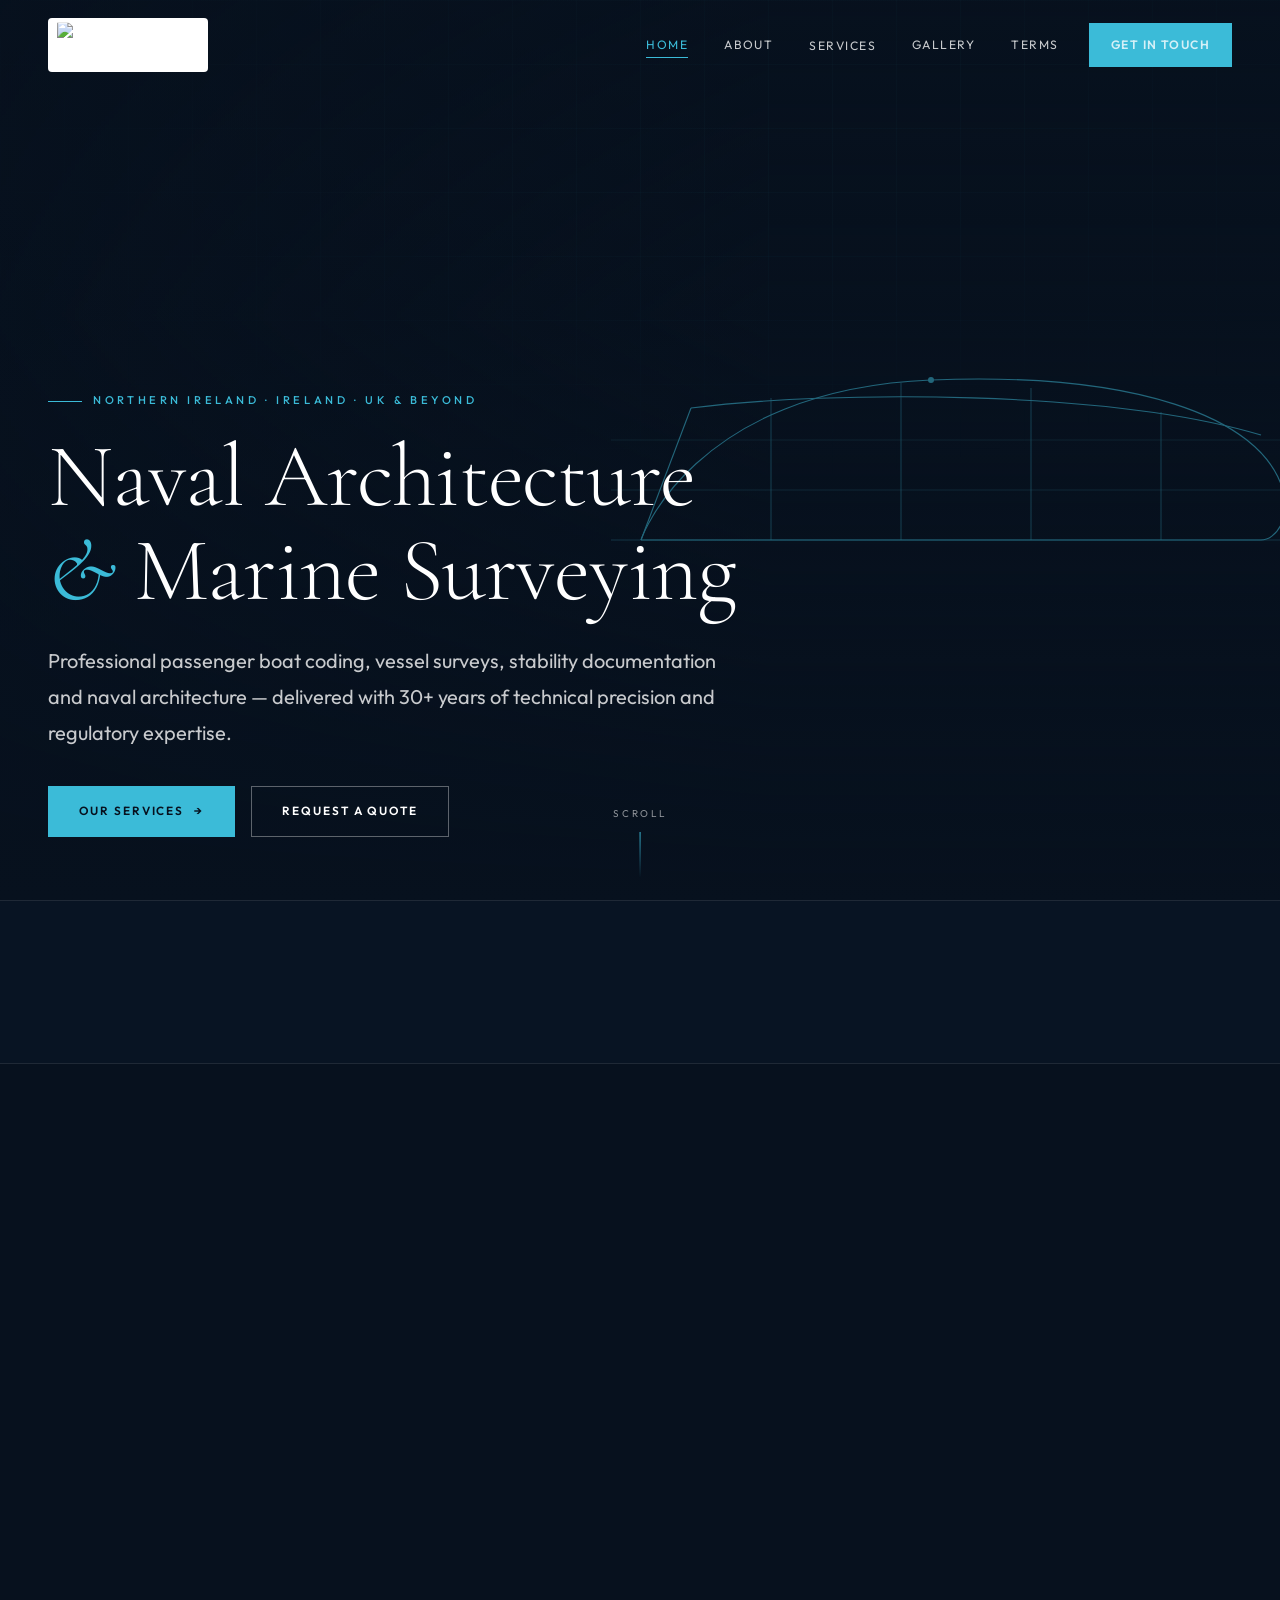
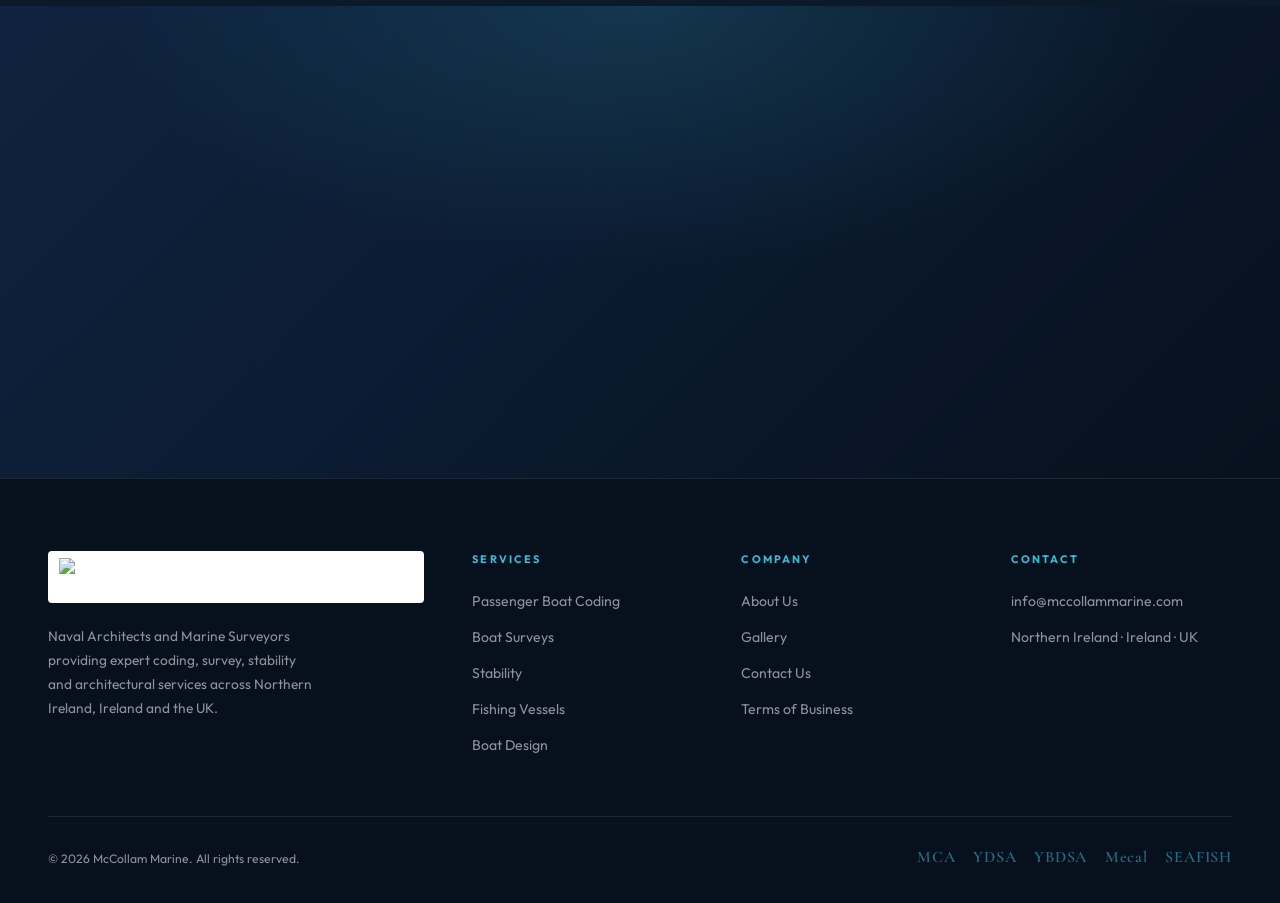
==== preview.html @ a37b0d92 "Add no-JS fallback + self-contained preview.html for reliable preview - Reveal animations now gated " ====
<!-- AUTO-GENERATED self-contained preview of index.html. Edit index.html + assets/, then regenerate. -->
<!DOCTYPE html>
<html lang="en">
<head>
<meta charset="UTF-8">
<meta name="viewport" content="width=device-width, initial-scale=1.0">
<title>McCollam Marine | Naval Architects &amp; Marine Surveyors — Northern Ireland</title>
<meta name="description" content="Naval architecture and marine surveying across Northern Ireland, Ireland, the UK and beyond. Passenger boat coding, vessel surveys, stability documentation and boat design — 30+ years of technical precision. Authorised surveyor for MCA, YDSA, YBDSA, Mecal and SEAFISH.">
<link rel="preconnect" href="https://fonts.googleapis.com">
<link rel="preconnect" href="https://fonts.gstatic.com" crossorigin>
<link href="https://fonts.googleapis.com/css2?family=Cormorant+Garamond:ital,wght@0,300;0,400;0,500;0,600;1,400;1,500&family=Outfit:wght@300;400;500;600;700&display=swap" rel="stylesheet">
<style>
/* ============================================================
   McCollam Marine — redesign
   Naval-architect aesthetic: dark ink, teal, blueprint linework
   ============================================================ */

:root{
  --ink:#07111e;        /* primary dark background      */
  --deep:#0b1929;       /* section background           */
  --navy:#0f2340;       /* card / panel background      */
  --navy-2:#132b4d;
  --teal:#3bbbd8;       /* brand accent                 */
  --teal-bright:#5acee8;
  --white:#ffffff;
  --muted:rgba(255,255,255,.55);
  --muted-2:rgba(255,255,255,.78);
  --line:rgba(59,187,216,.18);
  --border:rgba(255,255,255,.09);
  --ease:cubic-bezier(.22,.61,.36,1);
  --container:1280px;
  --serif:'Cormorant Garamond',Georgia,serif;
  --sans:'Outfit',system-ui,sans-serif;
}

*,*::before,*::after{box-sizing:border-box;margin:0;padding:0}
html{scroll-behavior:smooth;-webkit-text-size-adjust:100%}
body{
  font-family:var(--sans);
  background:var(--ink);
  color:var(--white);
  line-height:1.6;
  overflow-x:hidden;
  -webkit-font-smoothing:antialiased;
}
img{display:block;max-width:100%}
a{color:inherit;text-decoration:none}
ul{list-style:none}
::selection{background:var(--teal);color:var(--ink)}

/* Blueprint grid background applied to body */
body::before{
  content:"";position:fixed;inset:0;z-index:0;pointer-events:none;
  background-image:
    linear-gradient(rgba(59,187,216,.045) 1px,transparent 1px),
    linear-gradient(90deg,rgba(59,187,216,.045) 1px,transparent 1px);
  background-size:64px 64px;
  mask-image:radial-gradient(ellipse 90% 70% at 50% 0%,#000 30%,transparent 80%);
}

.wrap{max-width:var(--container);margin:0 auto;padding:0 clamp(1.25rem,4vw,3rem)}
section{position:relative;z-index:1}

/* ---------- Typography helpers ---------- */
.eyebrow{
  display:inline-flex;align-items:center;gap:.7rem;
  font-size:.7rem;letter-spacing:.32em;text-transform:uppercase;
  color:var(--teal);font-weight:500;margin-bottom:1.25rem;
}
.eyebrow::before{content:"";width:34px;height:1px;background:var(--teal)}
.eyebrow.center::after{content:"";width:34px;height:1px;background:var(--teal)}
.eyebrow.center{justify-content:center}

h1,h2,h3,.serif{font-family:var(--serif);font-weight:300;letter-spacing:-.01em;line-height:1.05}
h2.title{font-size:clamp(2rem,4.6vw,3.6rem);margin-bottom:1.1rem}
h2.title em,h1 em{font-style:italic;color:var(--teal);font-weight:400}
.lead{color:var(--muted-2);font-size:clamp(1rem,1.4vw,1.12rem);max-width:62ch;line-height:1.8}
.section-head{margin-bottom:3rem;max-width:760px}
.section-head.center{margin-inline:auto;text-align:center}

/* ---------- Buttons ---------- */
.btn{
  display:inline-flex;align-items:center;gap:.6rem;
  padding:.95rem 1.9rem;font-size:.74rem;letter-spacing:.16em;text-transform:uppercase;
  font-weight:600;border:1px solid transparent;cursor:pointer;
  transition:transform .3s var(--ease),background .3s,color .3s,border-color .3s;
}
.btn:hover{transform:translateY(-3px)}
.btn-fill{background:var(--teal);color:var(--ink)}
.btn-fill:hover{background:var(--teal-bright)}
.btn-ghost{border-color:rgba(255,255,255,.35);color:var(--white)}
.btn-ghost:hover{border-color:var(--teal);color:var(--teal)}
.btn .arw{transition:transform .3s var(--ease)}
.btn:hover .arw{transform:translateX(4px)}

/* ============================================================
   HEADER
   ============================================================ */
.site-header{
  position:fixed;top:0;left:0;right:0;z-index:1000;
  transition:background .4s var(--ease),backdrop-filter .4s,border-color .4s,padding .4s;
  border-bottom:1px solid transparent;
}
.site-header.scrolled{
  background:rgba(7,17,30,.82);backdrop-filter:blur(14px);
  border-bottom:1px solid var(--border);
}
.header-inner{display:flex;align-items:center;justify-content:space-between;
  padding:1.1rem clamp(1.25rem,4vw,3rem);transition:padding .4s var(--ease)}
.site-header.scrolled .header-inner{padding-block:.65rem}
.brand{display:flex;align-items:center}
.brand img{height:54px;width:auto;background:#fff;padding:.3rem .55rem;border-radius:4px;
  transition:height .4s var(--ease)}
.site-header.scrolled .brand img{height:42px}

.nav{display:flex;align-items:center;gap:.35rem}
.nav a{position:relative;padding:.55rem .95rem;font-size:.76rem;letter-spacing:.12em;
  text-transform:uppercase;color:var(--muted-2);transition:color .25s}
.nav a:hover,.nav a.active{color:var(--teal)}
.nav a::after{content:"";position:absolute;left:.95rem;right:.95rem;bottom:.3rem;height:1px;
  background:var(--teal);transform:scaleX(0);transform-origin:left;transition:transform .3s var(--ease)}
.nav a:hover::after,.nav a.active::after{transform:scaleX(1)}
.has-drop{position:relative}
.drop{position:absolute;top:100%;left:0;min-width:230px;background:rgba(9,21,37,.97);
  backdrop-filter:blur(14px);border:1px solid var(--border);border-top:2px solid var(--teal);
  padding:.4rem;opacity:0;visibility:hidden;transform:translateY(8px);
  transition:opacity .25s,transform .25s,visibility .25s}
.has-drop:hover .drop{opacity:1;visibility:visible;transform:translateY(0)}
.drop a{display:block;padding:.7rem .9rem;letter-spacing:.06em;text-transform:none;font-size:.82rem}
.drop a::after{display:none}
.drop a:hover{background:rgba(59,187,216,.08)}
.nav .btn{margin-left:.6rem;padding:.7rem 1.3rem}

.burger{display:none;flex-direction:column;gap:5px;background:none;border:0;cursor:pointer;padding:.5rem}
.burger span{display:block;width:26px;height:2px;background:#fff;transition:transform .3s,opacity .3s}
.burger.open span:nth-child(1){transform:translateY(7px) rotate(45deg)}
.burger.open span:nth-child(2){opacity:0}
.burger.open span:nth-child(3){transform:translateY(-7px) rotate(-45deg)}

.mobile-nav{position:fixed;inset:0 0 0 auto;width:min(86vw,380px);z-index:999;
  background:rgba(9,21,37,.98);backdrop-filter:blur(18px);border-left:1px solid var(--border);
  transform:translateX(100%);transition:transform .4s var(--ease);
  padding:6rem 2rem 2rem;display:flex;flex-direction:column;gap:.25rem;overflow-y:auto}
.mobile-nav.open{transform:translateX(0)}
.mobile-nav a{padding:.85rem .5rem;font-size:.9rem;letter-spacing:.1em;text-transform:uppercase;
  color:var(--muted-2);border-bottom:1px solid var(--border)}
.mobile-nav a.sub{padding-left:1.5rem;font-size:.8rem;text-transform:none;color:var(--muted)}
.scrim{position:fixed;inset:0;background:rgba(0,0,0,.5);z-index:998;opacity:0;visibility:hidden;
  transition:opacity .4s,visibility .4s}
.scrim.open{opacity:1;visibility:visible}

/* ============================================================
   HERO
   ============================================================ */
.hero{position:relative;min-height:100svh;display:flex;align-items:flex-end;
  overflow:hidden;padding-bottom:clamp(3rem,7vh,6rem)}
.hero-media{position:absolute;inset:-8% 0;z-index:0;will-change:transform}
.hero-media img{width:100%;height:100%;object-fit:cover;filter:brightness(.5) saturate(.85) contrast(1.05)}
.hero-veil{position:absolute;inset:0;z-index:1;
  background:
    linear-gradient(180deg,rgba(7,17,30,.55) 0%,rgba(7,17,30,.2) 35%,rgba(7,17,30,.85) 85%,var(--ink) 100%),
    linear-gradient(90deg,rgba(7,17,30,.7) 0%,transparent 60%)}
/* blueprint hull overlay */
.hero-blueprint{position:absolute;inset:0;z-index:2;pointer-events:none;
  opacity:.5;mix-blend-mode:screen}
.hero-blueprint svg{position:absolute;right:-4%;top:50%;transform:translateY(-50%);
  width:min(60vw,760px);height:auto}
.hero .wrap{position:relative;z-index:3;width:100%}
.hero h1{font-size:clamp(2.6rem,7vw,6rem);max-width:16ch;margin-bottom:1.5rem}
.hero .lead{font-size:clamp(1.02rem,1.6vw,1.25rem);max-width:54ch;margin-bottom:2.2rem}
.hero-cta{display:flex;flex-wrap:wrap;gap:1rem}
.hero-scroll{position:absolute;left:50%;bottom:1.4rem;transform:translateX(-50%);z-index:3;
  font-size:.62rem;letter-spacing:.3em;text-transform:uppercase;color:var(--muted);
  display:flex;flex-direction:column;align-items:center;gap:.6rem}
.hero-scroll::after{content:"";width:1px;height:46px;background:linear-gradient(var(--teal),transparent);
  animation:scrolldot 2.2s infinite}
@keyframes scrolldot{0%{transform:scaleY(0);transform-origin:top}45%{transform:scaleY(1);transform-origin:top}
  55%{transform:scaleY(1);transform-origin:bottom}100%{transform:scaleY(0);transform-origin:bottom}}

/* ============================================================
   STATS
   ============================================================ */
.stats{border-block:1px solid var(--border);background:rgba(11,25,41,.5)}
.stats .wrap{display:grid;grid-template-columns:repeat(4,1fr)}
.stat{padding:2.6rem 1.5rem;text-align:center;border-right:1px solid var(--border)}
.stat:last-child{border-right:0}
.stat .n{font-family:var(--serif);font-size:clamp(2.4rem,4vw,3.4rem);color:var(--teal);line-height:1}
.stat .l{margin-top:.6rem;font-size:.72rem;letter-spacing:.16em;text-transform:uppercase;color:var(--muted)}

/* ============================================================
   Generic section spacing
   ============================================================ */
.sec{padding:clamp(4.5rem,9vw,8rem) 0}
.sec.deep{background:var(--deep)}

/* ---------- About split ---------- */
.about-grid{display:grid;grid-template-columns:1.05fr .95fr;gap:clamp(2rem,5vw,5rem);align-items:center}
.about-figure{position:relative}
.about-figure .frame{position:relative;overflow:hidden;border:1px solid var(--line)}
.about-figure img{width:100%;aspect-ratio:4/5;object-fit:cover;transition:transform 1.2s var(--ease)}
.about-figure:hover img{transform:scale(1.05)}
.about-figure .tag{position:absolute;left:-1px;bottom:-1px;background:var(--teal);color:var(--ink);
  padding:.9rem 1.3rem;font-size:.7rem;letter-spacing:.14em;text-transform:uppercase;font-weight:600}
.about-figure .ticks{position:absolute;top:1rem;right:1rem;font-family:var(--sans);
  font-size:.6rem;letter-spacing:.2em;color:var(--teal);writing-mode:vertical-rl;opacity:.8}
.about-points{display:flex;flex-wrap:wrap;gap:.6rem;margin-top:1.8rem}
.chip{font-size:.72rem;letter-spacing:.04em;color:var(--muted-2);
  border:1px solid var(--border);padding:.45rem .9rem;border-radius:40px}

/* ============================================================
   SERVICES
   ============================================================ */
.svc-grid{display:grid;grid-template-columns:repeat(3,1fr);gap:1.25rem}
.svc{position:relative;padding:2.2rem 1.9rem 2rem;background:var(--navy);
  border:1px solid var(--border);overflow:hidden;transition:transform .4s var(--ease),border-color .4s}
.svc::before{content:"";position:absolute;top:0;left:0;right:0;height:2px;background:var(--teal);
  transform:scaleX(0);transform-origin:left;transition:transform .5s var(--ease)}
.svc:hover{transform:translateY(-6px);border-color:var(--line)}
.svc:hover::before{transform:scaleX(1)}
.svc .num{font-family:var(--serif);font-size:1rem;color:var(--teal);opacity:.6;letter-spacing:.1em}
.svc h3{font-size:1.5rem;margin:.7rem 0 .7rem;color:#fff}
.svc p{color:var(--muted-2);font-size:.92rem;line-height:1.7}
.svc .more{margin-top:1.3rem;display:inline-flex;gap:.5rem;font-size:.7rem;letter-spacing:.16em;
  text-transform:uppercase;color:var(--teal)}

/* ============================================================
   VESSELS WE SERVE (image tiles)
   ============================================================ */
.vessels{display:grid;grid-template-columns:repeat(4,1fr);gap:1rem}
.vessel{position:relative;aspect-ratio:3/4;overflow:hidden;border:1px solid var(--border)}
.vessel img{position:absolute;inset:0;width:100%;height:100%;object-fit:cover;
  filter:brightness(.62) saturate(.9);transition:transform .9s var(--ease),filter .6s}
.vessel:hover img{transform:scale(1.08);filter:brightness(.78)}
.vessel .v-body{position:absolute;inset:auto 0 0 0;z-index:2;padding:1.5rem 1.3rem;
  background:linear-gradient(transparent,rgba(7,17,30,.92))}
.vessel h3{font-size:1.35rem;color:#fff;margin-bottom:.3rem}
.vessel p{font-size:.8rem;color:var(--muted-2);line-height:1.5;opacity:0;max-height:0;
  transform:translateY(8px);transition:opacity .4s,max-height .5s,transform .4s}
.vessel:hover p{opacity:1;max-height:120px;transform:translateY(0)}

/* ============================================================
   GALLERY (masonry-ish + hover zoom)
   ============================================================ */
.gallery-head{display:flex;justify-content:space-between;align-items:flex-end;gap:1.5rem;margin-bottom:2.5rem;flex-wrap:wrap}
.gallery{display:grid;grid-template-columns:repeat(4,1fr);grid-auto-rows:200px;gap:.8rem}
.g-item{position:relative;overflow:hidden;border:1px solid var(--border)}
.g-item img{width:100%;height:100%;object-fit:cover;filter:brightness(.82) saturate(.9);
  transition:transform .9s var(--ease),filter .5s}
.g-item:hover img{transform:scale(1.1);filter:brightness(1)}
.g-item::after{content:attr(data-cap);position:absolute;left:0;right:0;bottom:0;
  padding:1.4rem 1rem .9rem;font-size:.68rem;letter-spacing:.14em;text-transform:uppercase;
  color:#fff;background:linear-gradient(transparent,rgba(7,17,30,.9));
  opacity:0;transform:translateY(10px);transition:opacity .4s,transform .4s}
.g-item:hover::after{opacity:1;transform:translateY(0)}
.g-item.tall{grid-row:span 2}
.g-item.wide{grid-column:span 2}

/* ============================================================
   AUTHORITIES
   ============================================================ */
.auth{display:grid;grid-template-columns:1fr 1.15fr;gap:clamp(2rem,5vw,4.5rem);align-items:center}
.auth-logos{display:grid;grid-template-columns:repeat(2,1fr);gap:1px;background:var(--border);
  border:1px solid var(--border)}
.auth-cell{background:var(--deep);padding:1.8rem 1.4rem;transition:background .3s}
.auth-cell:hover{background:var(--navy)}
.auth-cell .code{font-family:var(--serif);font-size:1.8rem;color:var(--teal)}
.auth-cell .full{font-size:.74rem;color:var(--muted);margin-top:.35rem;line-height:1.4}

/* ============================================================
   WHY
   ============================================================ */
.why-grid{display:grid;grid-template-columns:repeat(4,1fr);gap:1.25rem}
.why{padding:1.9rem 1.6rem;border:1px solid var(--border);background:rgba(15,35,64,.35)}
.why .ic{font-size:1.5rem;margin-bottom:.9rem}
.why h4{font-size:1.05rem;color:#fff;margin-bottom:.5rem;font-family:var(--sans);font-weight:600}
.why p{font-size:.86rem;color:var(--muted-2);line-height:1.65}

/* ============================================================
   CTA band
   ============================================================ */
.cta{position:relative;text-align:center;padding:clamp(4rem,8vw,7rem) 0;overflow:hidden;
  background:linear-gradient(135deg,var(--navy) 0%,var(--ink) 100%)}
.cta::before{content:"";position:absolute;inset:0;
  background:radial-gradient(ellipse 60% 80% at 50% 0%,rgba(59,187,216,.16),transparent 70%)}
.cta .wrap{position:relative;z-index:2}
.cta h2{font-size:clamp(2.2rem,5vw,4rem);margin-bottom:1rem}
.cta p{color:var(--muted-2);max-width:52ch;margin:0 auto 2.2rem}
.cta-row{display:flex;gap:1rem;justify-content:center;flex-wrap:wrap}

/* ============================================================
   FOOTER
   ============================================================ */
.footer{background:var(--ink);border-top:1px solid var(--border);padding:4.5rem 0 2rem}
.footer-grid{display:grid;grid-template-columns:1.7fr 1fr 1fr 1fr;gap:3rem;margin-bottom:3rem}
.footer .f-logo img{height:52px;background:#fff;padding:.4rem .7rem;border-radius:4px;margin-bottom:1.3rem}
.f-desc{color:var(--muted);font-size:.86rem;line-height:1.75;max-width:30ch}
.footer h5{font-size:.68rem;letter-spacing:.2em;text-transform:uppercase;color:var(--teal);margin-bottom:1.2rem}
.footer ul li{margin-bottom:.65rem}
.footer ul a{color:var(--muted);font-size:.88rem;transition:color .25s}
.footer ul a:hover{color:#fff}
.f-bottom{border-top:1px solid var(--border);padding-top:1.8rem;display:flex;justify-content:space-between;
  align-items:center;gap:1rem;flex-wrap:wrap}
.f-bottom p{font-size:.76rem;color:var(--muted)}
.f-certs{display:flex;gap:1.1rem}
.f-certs span{font-family:var(--serif);font-weight:600;color:rgba(59,187,216,.55);letter-spacing:.05em}

/* ============================================================
   Reveal animation
   ============================================================ */
/* Reveal is a progressive enhancement: only hidden once JS confirms it can run
   (html.js is set by main.js). Without JS the content is fully visible. */
.reveal{transition:opacity .8s var(--ease),transform .8s var(--ease)}
html.js .reveal{opacity:0;transform:translateY(34px)}
.reveal.in{opacity:1;transform:none}
.reveal[data-d="1"]{transition-delay:.08s}
.reveal[data-d="2"]{transition-delay:.16s}
.reveal[data-d="3"]{transition-delay:.24s}
.reveal[data-d="4"]{transition-delay:.32s}
.reveal[data-d="5"]{transition-delay:.40s}
@media(prefers-reduced-motion:reduce){
  .reveal{opacity:1;transform:none;transition:none}
  .hero-scroll::after{animation:none}
  html{scroll-behavior:auto}
}

/* ============================================================
   Responsive
   ============================================================ */
@media(max-width:1024px){
  .svc-grid,.why-grid,.vessels{grid-template-columns:repeat(2,1fr)}
  .stats .wrap{grid-template-columns:repeat(2,1fr)}
  .stat:nth-child(2){border-right:0}
  .stat{border-bottom:1px solid var(--border)}
  .about-grid,.auth{grid-template-columns:1fr;gap:2.5rem}
  .gallery{grid-template-columns:repeat(2,1fr)}
  .g-item.wide{grid-column:span 1}
}
@media(max-width:768px){
  .nav{display:none}
  .burger{display:flex}
  .hero{min-height:92svh}
  .hero-blueprint{opacity:.3}
  .footer-grid{grid-template-columns:1fr 1fr}
}
@media(max-width:520px){
  .svc-grid,.why-grid,.vessels,.stats .wrap,.gallery,.footer-grid{grid-template-columns:1fr}
  .stat{border-right:0}
  .g-item.tall{grid-row:span 1}
}

</style>
</head>
<body id="top">

<!-- ============ HEADER ============ -->
<header class="site-header">
  <div class="header-inner">
    <a class="brand" href="index.html" aria-label="McCollam Marine home">
      <img src="https://mccollammarine.com/wp-content/uploads/2018/01/mccollam-logo-grey-blue-with-sections-and-grid.jpg" alt="McCollam Marine">
    </a>
    <nav class="nav">
      <a href="#top" class="active">Home</a>
      <a href="#about">About</a>
      <div class="has-drop">
        <a href="#services">Services</a>
        <div class="drop">
          <a href="pages/passenger-boat-coding.html">Passenger Boat Coding</a>
          <a href="pages/boat-surveys.html">Boat Surveys</a>
          <a href="pages/stability.html">Stability Documentation</a>
          <a href="pages/fishing-vessels.html">Fishing Vessels</a>
          <a href="pages/boat-design.html">Boat Design</a>
        </div>
      </div>
      <a href="#gallery">Gallery</a>
      <a href="pages/terms.html">Terms</a>
      <a href="#contact" class="btn btn-fill">Get in Touch</a>
    </nav>
    <button class="burger" aria-label="Open menu" aria-expanded="false"><span></span><span></span><span></span></button>
  </div>
</header>

<div class="scrim"></div>
<nav class="mobile-nav" aria-label="Mobile">
  <a href="#top">Home</a>
  <a href="#about">About</a>
  <a href="#services">Services</a>
  <a href="pages/passenger-boat-coding.html" class="sub">— Passenger Boat Coding</a>
  <a href="pages/boat-surveys.html" class="sub">— Boat Surveys</a>
  <a href="pages/stability.html" class="sub">— Stability</a>
  <a href="pages/fishing-vessels.html" class="sub">— Fishing Vessels</a>
  <a href="pages/boat-design.html" class="sub">— Boat Design</a>
  <a href="#gallery">Gallery</a>
  <a href="#contact">Contact</a>
  <a href="pages/terms.html">Terms of Business</a>
</nav>

<!-- ============ HERO ============ -->
<section class="hero">
  <div class="hero-media">
    <img src="https://mccollammarine.com/wp-content/uploads/2018/01/belfast-harbour-new-pilot-boats-2.jpg" alt="Pilot boats at Belfast Harbour">
  </div>
  <div class="hero-veil"></div>
  <div class="hero-blueprint" aria-hidden="true">
    <svg viewBox="0 0 760 420" fill="none" stroke="#3bbbd8" stroke-width="1.1">
      <!-- waterlines -->
      <path class="draw" d="M40 300 H720" opacity=".4"/>
      <path class="draw" d="M40 250 H720" opacity=".25"/>
      <path class="draw" d="M40 200 H720" opacity=".18"/>
      <!-- hull profile -->
      <path class="draw" d="M70 300 C70 300 120 150 360 140 C560 132 690 175 712 250 C720 278 705 300 690 300 Z"/>
      <!-- deck line -->
      <path class="draw" d="M120 168 C260 150 540 150 690 195"/>
      <!-- stations -->
      <path class="draw" d="M200 300 V158" opacity=".5"/>
      <path class="draw" d="M330 300 V143" opacity=".5"/>
      <path class="draw" d="M460 300 V148" opacity=".5"/>
      <path class="draw" d="M590 300 V172" opacity=".5"/>
      <!-- bow detail -->
      <path class="draw" d="M70 300 L120 168"/>
      <circle cx="360" cy="140" r="3" fill="#3bbbd8" stroke="none"/>
    </svg>
  </div>
  <div class="wrap">
    <span class="eyebrow">Northern Ireland · Ireland · UK &amp; Beyond</span>
    <h1>Naval Architecture <em>&amp;</em> Marine Surveying</h1>
    <p class="lead">Professional passenger boat coding, vessel surveys, stability documentation and naval architecture — delivered with 30+ years of technical precision and regulatory expertise.</p>
    <div class="hero-cta">
      <a href="#services" class="btn btn-fill">Our Services <span class="arw">→</span></a>
      <a href="#contact" class="btn btn-ghost">Request a Quote</a>
    </div>
  </div>
  <div class="hero-scroll">Scroll</div>
</section>

<!-- ============ STATS ============ -->
<section class="stats">
  <div class="wrap">
    <div class="stat reveal"><div class="n" data-count="30" data-suffix="+">30+</div><div class="l">Years Experience</div></div>
    <div class="stat reveal" data-d="1"><div class="n">MCA</div><div class="l">Authorised Surveyor</div></div>
    <div class="stat reveal" data-d="2"><div class="n" data-count="5">5</div><div class="l">Certifying Authorities</div></div>
    <div class="stat reveal" data-d="3"><div class="n">UK&nbsp;&amp;&nbsp;IE</div><div class="l">Coverage</div></div>
  </div>
</section>

<!-- ============ SERVICES ============ -->
<section class="sec" id="services">
  <div class="wrap">
    <div class="section-head reveal">
      <span class="eyebrow">What We Do</span>
      <h2 class="title">Expert <em>Marine Services</em></h2>
      <p class="lead">From initial concept through to full certification — McCollam Marine provides the technical expertise and regulatory knowledge your vessel project demands.</p>
    </div>
    <div class="svc-grid">
      <a class="svc reveal" href="pages/passenger-boat-coding.html"><div class="num">01</div><h3>Passenger Boat Coding</h3><p>Guidance and survey support for passenger vessel coding and compliance with all applicable Codes of Practice.</p><span class="more">Enquire →</span></a>
      <a class="svc reveal" data-d="1" href="pages/boat-surveys.html"><div class="num">02</div><h3>Boat Surveys</h3><p>Pre-purchase, insurance and condition surveys across all vessel types — accurate, thorough and independently delivered.</p><span class="more">Enquire →</span></a>
      <a class="svc reveal" data-d="2" href="pages/boat-design.html"><div class="num">03</div><h3>Naval Architecture</h3><p>Design support, structural input and full documentation from concept through to delivery — built for real use.</p><span class="more">Enquire →</span></a>
      <a class="svc reveal" href="pages/stability.html"><div class="num">04</div><h3>Stability</h3><p>Stability calculations and documentation aligned with your vessel's operational profile and regulatory requirements.</p><span class="more">Enquire →</span></a>
      <a class="svc reveal" data-d="1" href="pages/fishing-vessels.html"><div class="num">05</div><h3>Fishing Vessels</h3><p>Specialist services for commercial fishing vessels — surveys, compliance support and inspection requirements.</p><span class="more">Enquire →</span></a>
      <a class="svc reveal" data-d="2" href="#contact"><div class="num">06</div><h3>Tonnage Certification</h3><p>Tonnage measurement and certification for vessel registration and compliance across all regulatory frameworks.</p><span class="more">Enquire →</span></a>
    </div>
  </div>
</section>

<!-- ============ ABOUT ============ -->
<section class="sec deep" id="about">
  <div class="wrap about-grid">
    <div class="about-figure reveal">
      <div class="frame">
        <span class="ticks">N · 55°04′ · W 006°03′</span>
        <img src="https://mccollammarine.com/wp-content/uploads/2026/01/pilot-3-1024x768.jpg" alt="Pilot vessel underway">
      </div>
      <span class="tag">Glens of Antrim · Est. 2011</span>
    </div>
    <div class="about-text reveal" data-d="1">
      <span class="eyebrow">Who We Are</span>
      <h2 class="title">Built on Precision,<br><em>Trusted by Industry</em></h2>
      <p class="lead">McCollam Marine is a naval architecture and marine surveying practice with over three decades of proven expertise across Northern Ireland, Ireland and the wider UK.</p>
      <p class="lead" style="margin-top:1rem">Whether you operate passenger vessels, fishing fleets, patrol craft or leisure boats — we bring the same technical standards, regulatory clarity and practical knowledge to every project.</p>
      <div class="about-points">
        <span class="chip">Pre-Purchase Surveys</span>
        <span class="chip">Passenger Boat Coding</span>
        <span class="chip">Stability Documentation</span>
        <span class="chip">Naval Architecture</span>
        <span class="chip">Fishing Vessel Surveys</span>
        <span class="chip">MCA Authorised</span>
      </div>
      <div style="margin-top:2rem"><a href="#contact" class="btn btn-fill">Discuss Your Project <span class="arw">→</span></a></div>
    </div>
  </div>
</section>

<!-- ============ VESSELS WE SERVE ============ -->
<section class="sec" id="vessels">
  <div class="wrap">
    <div class="section-head reveal">
      <span class="eyebrow">Who We Work With</span>
      <h2 class="title">Vessels We <em>Serve</em></h2>
      <p class="lead">Technical expertise and regulatory support across the full spectrum of commercial and leisure vessels.</p>
    </div>
    <div class="vessels">
      <div class="vessel reveal"><img src="https://mccollammarine.com/wp-content/uploads/2018/01/cropped-trawler.jpg" alt="Fishing trawler"><div class="v-body"><h3>Fishing Vessels</h3><p>Specialist services for commercial fishing vessels and inspection requirements.</p></div></div>
      <div class="vessel reveal" data-d="1"><img src="https://mccollammarine.com/wp-content/uploads/2026/01/pass-1024x768.jpg" alt="Passenger vessel"><div class="v-body"><h3>Passenger Vessels</h3><p>Coding, documentation and compliance support for passenger operations.</p></div></div>
      <div class="vessel reveal" data-d="2"><img src="https://mccollammarine.com/wp-content/uploads/2018/01/pilotboatrib.jpg" alt="Pilot boat RIB"><div class="v-body"><h3>Patrol &amp; Rescue</h3><p>Technical support, surveys and documentation for specialist operational vessels.</p></div></div>
      <div class="vessel reveal" data-d="3"><img src="https://mccollammarine.com/wp-content/uploads/2026/01/sillke-1024x768.jpg" alt="Leisure craft"><div class="v-body"><h3>Leisure Craft</h3><p>Surveys and professional advice for owners, buyers and insurers.</p></div></div>
    </div>
  </div>
</section>

<!-- ============ GALLERY ============ -->
<section class="sec deep" id="gallery">
  <div class="wrap">
    <div class="gallery-head reveal">
      <div>
        <span class="eyebrow">Our Work</span>
        <h2 class="title" style="margin-bottom:0">Project <em>Gallery</em></h2>
      </div>
      <a href="pages/gallery.html" class="btn btn-ghost">View All Photos →</a>
    </div>
    <div class="gallery reveal" data-d="1">
      <div class="g-item tall" data-cap="Belfast Harbour Pilot Boats"><img src="https://mccollammarine.com/wp-content/uploads/2018/01/cropped-belfast-harbour-new-pilot-boats-2.jpg" alt="Belfast Harbour pilot boats"></div>
      <div class="g-item wide" data-cap="Passenger Vessel"><img src="https://mccollammarine.com/wp-content/uploads/2026/01/pass-1024x768.jpg" alt="Passenger vessel"></div>
      <div class="g-item" data-cap="Marine Survey"><img src="https://mccollammarine.com/wp-content/uploads/2026/01/surveys-2-edited-1024x768.jpg" alt="Marine survey"></div>
      <div class="g-item" data-cap="Naval Architecture"><img src="https://mccollammarine.com/wp-content/uploads/2026/01/design-edited.jpg" alt="Naval architecture design"></div>
      <div class="g-item tall" data-cap="Workboat"><img src="https://mccollammarine.com/wp-content/uploads/2026/01/wb-1024x768.jpg" alt="Workboat"></div>
      <div class="g-item" data-cap="Pilot Boat"><img src="https://mccollammarine.com/wp-content/uploads/2026/01/pilot-3-1024x768.jpg" alt="Pilot boat"></div>
      <div class="g-item" data-cap="Passenger Boat Coding"><img src="https://mccollammarine.com/wp-content/uploads/2026/01/coding-1-1024x768.jpg" alt="Passenger boat coding"></div>
      <div class="g-item wide" data-cap="Trawler"><img src="https://mccollammarine.com/wp-content/uploads/2018/01/cropped-trawler.jpg" alt="Trawler"></div>
      <div class="g-item" data-cap="Service Work"><img src="https://mccollammarine.com/wp-content/uploads/2026/01/service-1024x768.jpg" alt="Service work"></div>
    </div>
  </div>
</section>

<!-- ============ AUTHORITIES ============ -->
<section class="sec" id="authorities">
  <div class="wrap auth">
    <div class="reveal">
      <span class="eyebrow">Accreditation</span>
      <h2 class="title">Certifying <em>Authorities</em></h2>
      <p class="lead">McCollam Marine is an authorised surveyor for five recognised certifying authorities, enabling statutory surveys, inspections and documentation in line with the relevant Codes of Practice.</p>
      <p class="lead" style="margin-top:1rem">Clear scope, compliant documentation, and a practical route through certification — helping owners and operators meet requirements efficiently.</p>
      <div style="margin-top:2rem"><a href="#contact" class="btn btn-fill">Discuss Your Requirements <span class="arw">→</span></a></div>
    </div>
    <div class="auth-logos reveal" data-d="1">
      <div class="auth-cell"><div class="code">MCA</div><div class="full">Maritime &amp; Coastguard Agency</div></div>
      <div class="auth-cell"><div class="code">YDSA</div><div class="full">Yacht Designers &amp; Surveyors Assoc.</div></div>
      <div class="auth-cell"><div class="code">YBDSA</div><div class="full">Yacht Brokers, Designers &amp; Surveyors</div></div>
      <div class="auth-cell"><div class="code">Mecal</div><div class="full">Mecal Classification Society</div></div>
      <div class="auth-cell"><div class="code">SEAFISH</div><div class="full">Sea Fish Industry Authority</div></div>
      <div class="auth-cell" style="display:flex;align-items:center"><div class="full" style="margin:0;color:var(--teal);letter-spacing:.12em;text-transform:uppercase;font-size:.7rem">⚓ Fully Authorised Surveyor</div></div>
    </div>
  </div>
</section>

<!-- ============ WHY ============ -->
<section class="sec deep" id="why">
  <div class="wrap">
    <div class="section-head center reveal">
      <span class="eyebrow center">Why Choose Us</span>
      <h2 class="title">Technical Precision. <em>Regulatory Clarity.</em></h2>
    </div>
    <div class="why-grid">
      <div class="why reveal"><div class="ic">📋</div><h4>Regulatory-First</h4><p>Deliverables aligned with relevant standards and approval pathways from day one.</p></div>
      <div class="why reveal" data-d="1"><div class="ic">📄</div><h4>Clear Outputs</h4><p>Documentation written for owners, yards and surveyors to understand and act on quickly.</p></div>
      <div class="why reveal" data-d="2"><div class="ic">📐</div><h4>Technical Precision</h4><p>Accurate drawings, calculations and stability documentation built for real-world use.</p></div>
      <div class="why reveal" data-d="3"><div class="ic">⚡</div><h4>Efficient Turnaround</h4><p>Structured workflow to keep your project moving and reduce costly delays.</p></div>
    </div>
  </div>
</section>

<!-- ============ CTA ============ -->
<section class="cta" id="contact">
  <div class="wrap">
    <div class="reveal">
      <span class="eyebrow center">Get In Touch</span>
      <h2>Tell Us About <em>Your Vessel</em></h2>
      <p>Describe your vessel, objectives and timeline. We'll advise on the best next steps and provide a clear plan of work.</p>
      <div class="cta-row">
        <a href="mailto:info@mccollammarine.com" class="btn btn-fill">Email Us Directly <span class="arw">→</span></a>
        <a href="pages/contact.html" class="btn btn-ghost">Online Enquiry Form</a>
      </div>
    </div>
  </div>
</section>

<!-- ============ FOOTER ============ -->
<footer class="footer">
  <div class="wrap">
    <div class="footer-grid">
      <div>
        <div class="f-logo"><img src="https://mccollammarine.com/wp-content/uploads/2018/01/mccollam-logo-grey-blue-with-sections-and-grid.jpg" alt="McCollam Marine"></div>
        <p class="f-desc">Naval Architects and Marine Surveyors providing expert coding, survey, stability and architectural services across Northern Ireland, Ireland and the UK.</p>
      </div>
      <div>
        <h5>Services</h5>
        <ul>
          <li><a href="pages/passenger-boat-coding.html">Passenger Boat Coding</a></li>
          <li><a href="pages/boat-surveys.html">Boat Surveys</a></li>
          <li><a href="pages/stability.html">Stability</a></li>
          <li><a href="pages/fishing-vessels.html">Fishing Vessels</a></li>
          <li><a href="pages/boat-design.html">Boat Design</a></li>
        </ul>
      </div>
      <div>
        <h5>Company</h5>
        <ul>
          <li><a href="#about">About Us</a></li>
          <li><a href="#gallery">Gallery</a></li>
          <li><a href="#contact">Contact Us</a></li>
          <li><a href="pages/terms.html">Terms of Business</a></li>
        </ul>
      </div>
      <div>
        <h5>Contact</h5>
        <ul>
          <li><a href="mailto:info@mccollammarine.com">info@mccollammarine.com</a></li>
          <li><a href="#contact">Northern Ireland · Ireland · UK</a></li>
        </ul>
      </div>
    </div>
    <div class="f-bottom">
      <p>© <span data-year>2026</span> McCollam Marine. All rights reserved.</p>
      <div class="f-certs"><span>MCA</span><span>YDSA</span><span>YBDSA</span><span>Mecal</span><span>SEAFISH</span></div>
    </div>
  </div>
</footer>

<script>
/* ============================================================
   McCollam Marine — interaction layer
   ============================================================ */
(function () {
  'use strict';
  /* Mark that JS is running. CSS only hides reveal elements under html.js,
     so if this script never runs the page stays fully visible. */
  document.documentElement.classList.add('js');
  var reduce = window.matchMedia('(prefers-reduced-motion: reduce)').matches;

  /* ---- Header state on scroll ---- */
  var header = document.querySelector('.site-header');
  function onScroll() {
    if (header) header.classList.toggle('scrolled', window.scrollY > 40);
  }
  window.addEventListener('scroll', onScroll, { passive: true });
  onScroll();

  /* ---- Mobile nav ---- */
  var burger = document.querySelector('.burger');
  var mnav = document.querySelector('.mobile-nav');
  var scrim = document.querySelector('.scrim');
  function closeNav() {
    if (!burger) return;
    burger.classList.remove('open');
    mnav.classList.remove('open');
    scrim.classList.remove('open');
    document.body.style.overflow = '';
  }
  if (burger) {
    burger.addEventListener('click', function () {
      var open = burger.classList.toggle('open');
      mnav.classList.toggle('open', open);
      scrim.classList.toggle('open', open);
      document.body.style.overflow = open ? 'hidden' : '';
    });
    scrim.addEventListener('click', closeNav);
    mnav.querySelectorAll('a').forEach(function (a) { a.addEventListener('click', closeNav); });
  }

  /* ---- Scroll reveal ---- */
  var reveals = document.querySelectorAll('.reveal');
  if (reduce || !('IntersectionObserver' in window)) {
    reveals.forEach(function (el) { el.classList.add('in'); });
  } else {
    var io = new IntersectionObserver(function (entries) {
      entries.forEach(function (e) {
        if (e.isIntersecting) { e.target.classList.add('in'); io.unobserve(e.target); }
      });
    }, { threshold: 0.12, rootMargin: '0px 0px -8% 0px' });
    reveals.forEach(function (el) { io.observe(el); });
  }

  /* ---- Animated stat counters ---- */
  function animateCount(el) {
    var target = parseFloat(el.getAttribute('data-count'));
    var suffix = el.getAttribute('data-suffix') || '';
    var prefix = el.getAttribute('data-prefix') || '';
    if (reduce) { el.textContent = prefix + target + suffix; return; }
    var start = null, dur = 1400;
    function step(ts) {
      if (!start) start = ts;
      var p = Math.min((ts - start) / dur, 1);
      var eased = 1 - Math.pow(1 - p, 3);
      el.textContent = prefix + Math.round(target * eased) + suffix;
      if (p < 1) requestAnimationFrame(step);
    }
    requestAnimationFrame(step);
  }
  var counters = document.querySelectorAll('[data-count]');
  if ('IntersectionObserver' in window) {
    var cio = new IntersectionObserver(function (entries) {
      entries.forEach(function (e) {
        if (e.isIntersecting) { animateCount(e.target); cio.unobserve(e.target); }
      });
    }, { threshold: 0.6 });
    counters.forEach(function (el) { cio.observe(el); });
  } else {
    counters.forEach(animateCount);
  }

  /* ---- Hero parallax ---- */
  var heroMedia = document.querySelector('.hero-media');
  if (heroMedia && !reduce) {
    var ticking = false;
    window.addEventListener('scroll', function () {
      if (ticking) return;
      ticking = true;
      requestAnimationFrame(function () {
        var y = window.scrollY;
        if (y < window.innerHeight) heroMedia.style.transform = 'translateY(' + (y * 0.18) + 'px)';
        ticking = false;
      });
    }, { passive: true });
  }

  /* ---- Self-drawing blueprint hull ---- */
  var paths = document.querySelectorAll('.draw');
  paths.forEach(function (p) {
    try {
      var len = p.getTotalLength();
      p.style.strokeDasharray = len;
      p.style.strokeDashoffset = reduce ? 0 : len;
    } catch (e) {}
  });
  var hero = document.querySelector('.hero');
  if (hero && !reduce && 'IntersectionObserver' in window) {
    // kick off the draw shortly after load
    window.addEventListener('load', function () {
      setTimeout(function () {
        paths.forEach(function (p) {
          p.style.transition = 'stroke-dashoffset 2.4s ' + 'cubic-bezier(.22,.61,.36,1)';
          p.style.strokeDashoffset = '0';
        });
      }, 350);
    });
  }

  /* ---- Footer year ---- */
  var y = document.querySelector('[data-year]');
  if (y) y.textContent = new Date().getFullYear();
})();

</script>
</body>
</html>
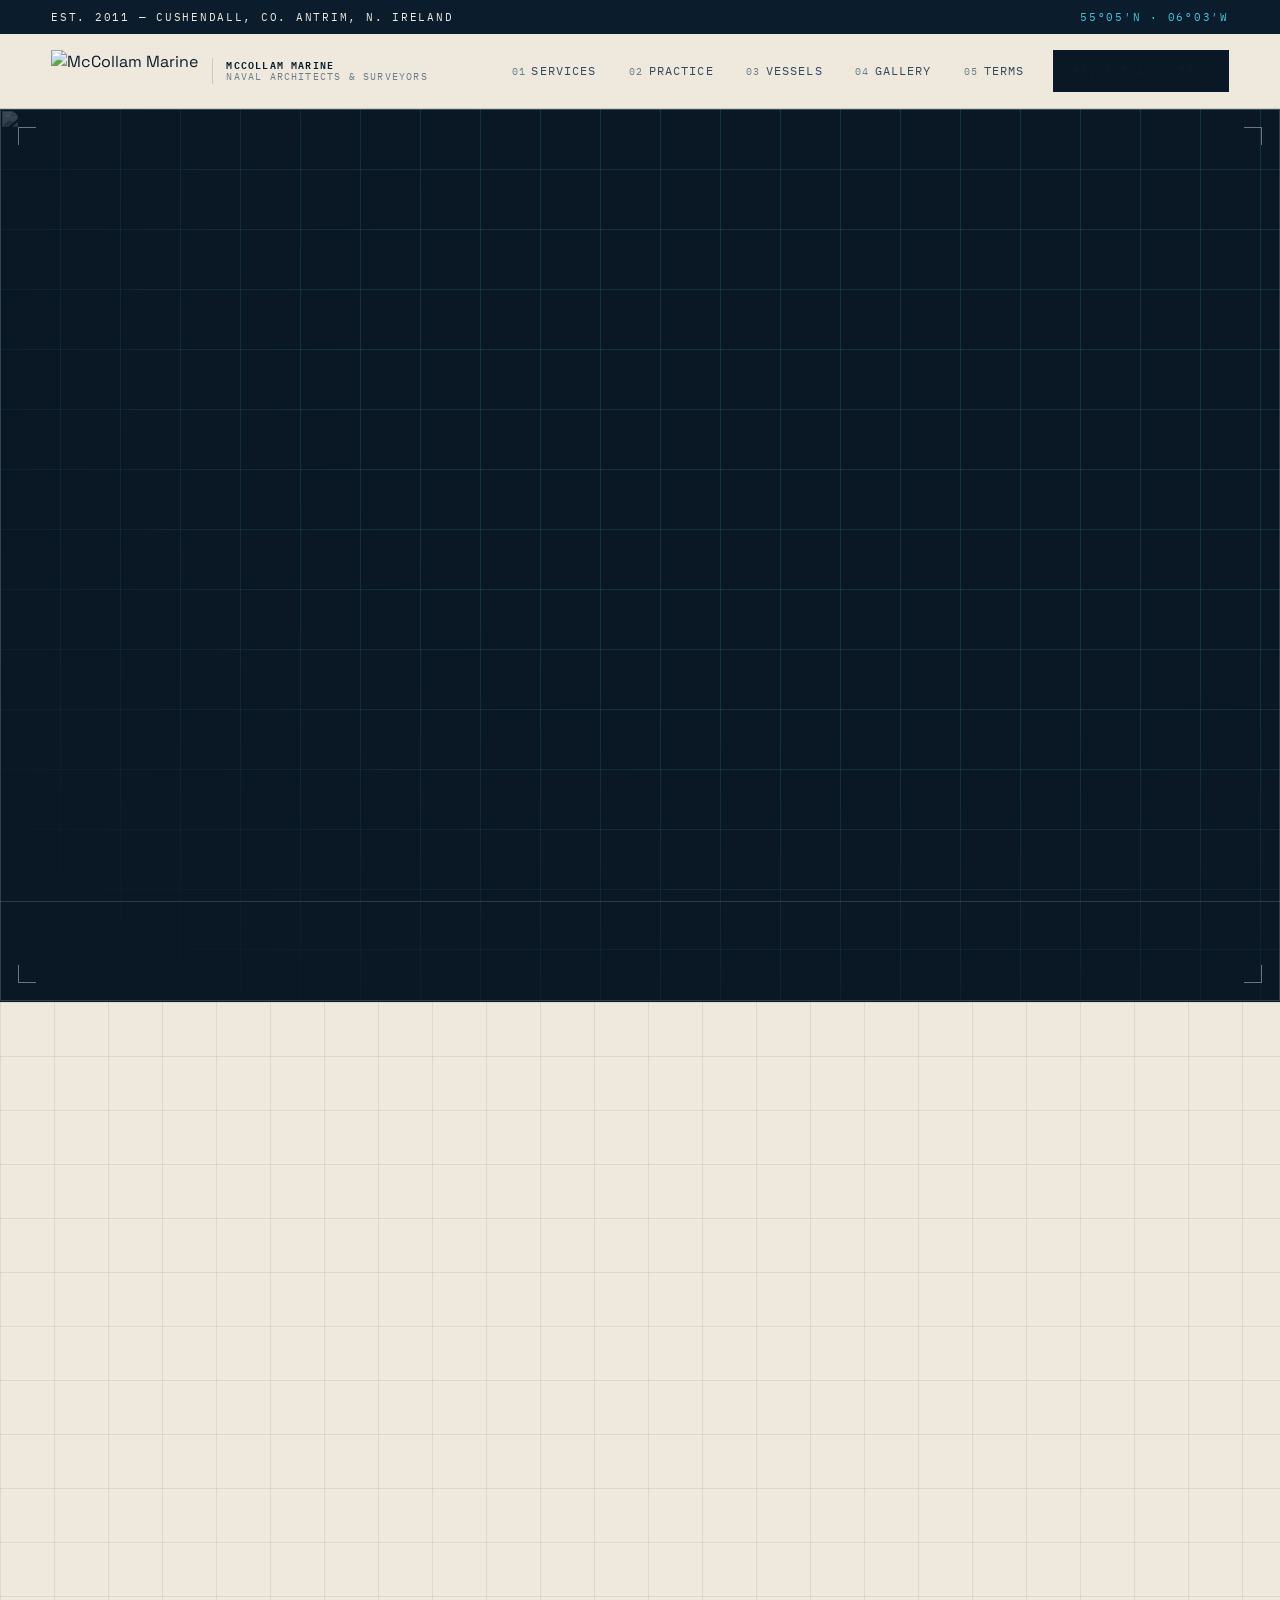
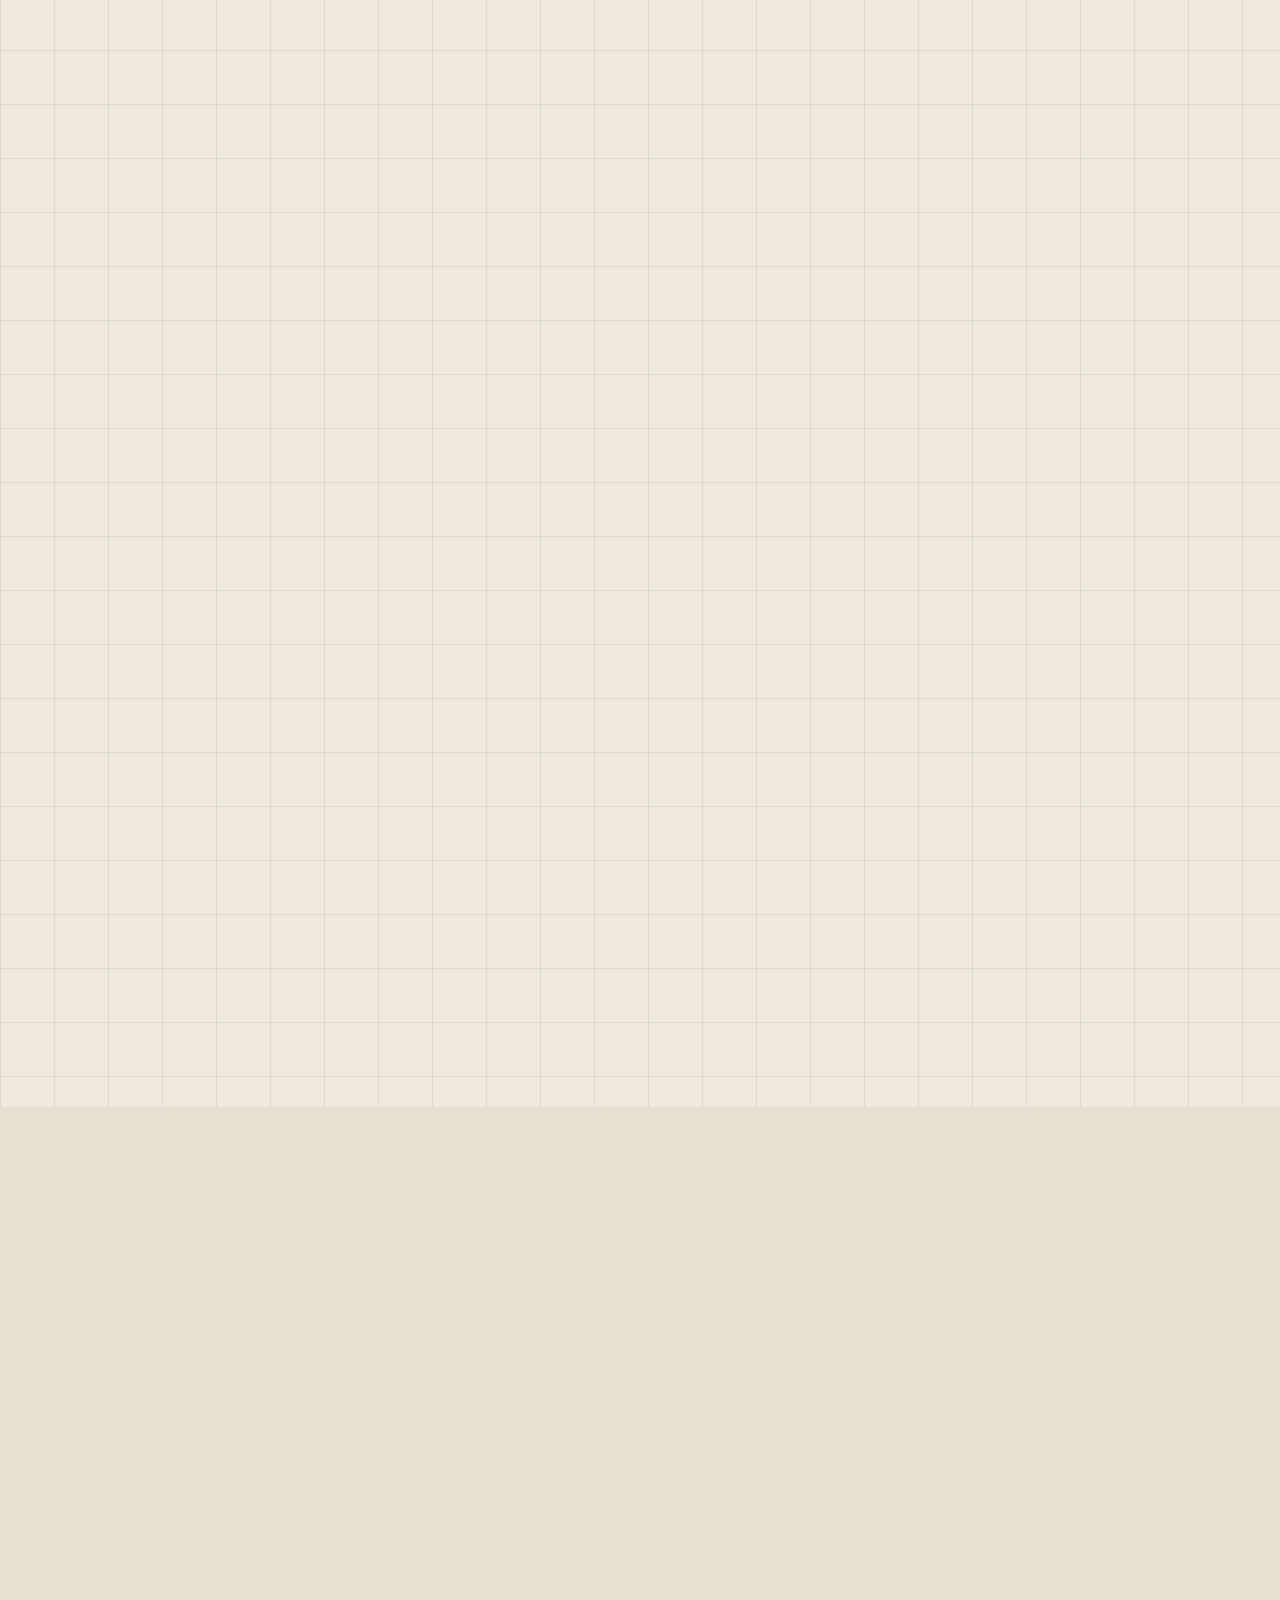
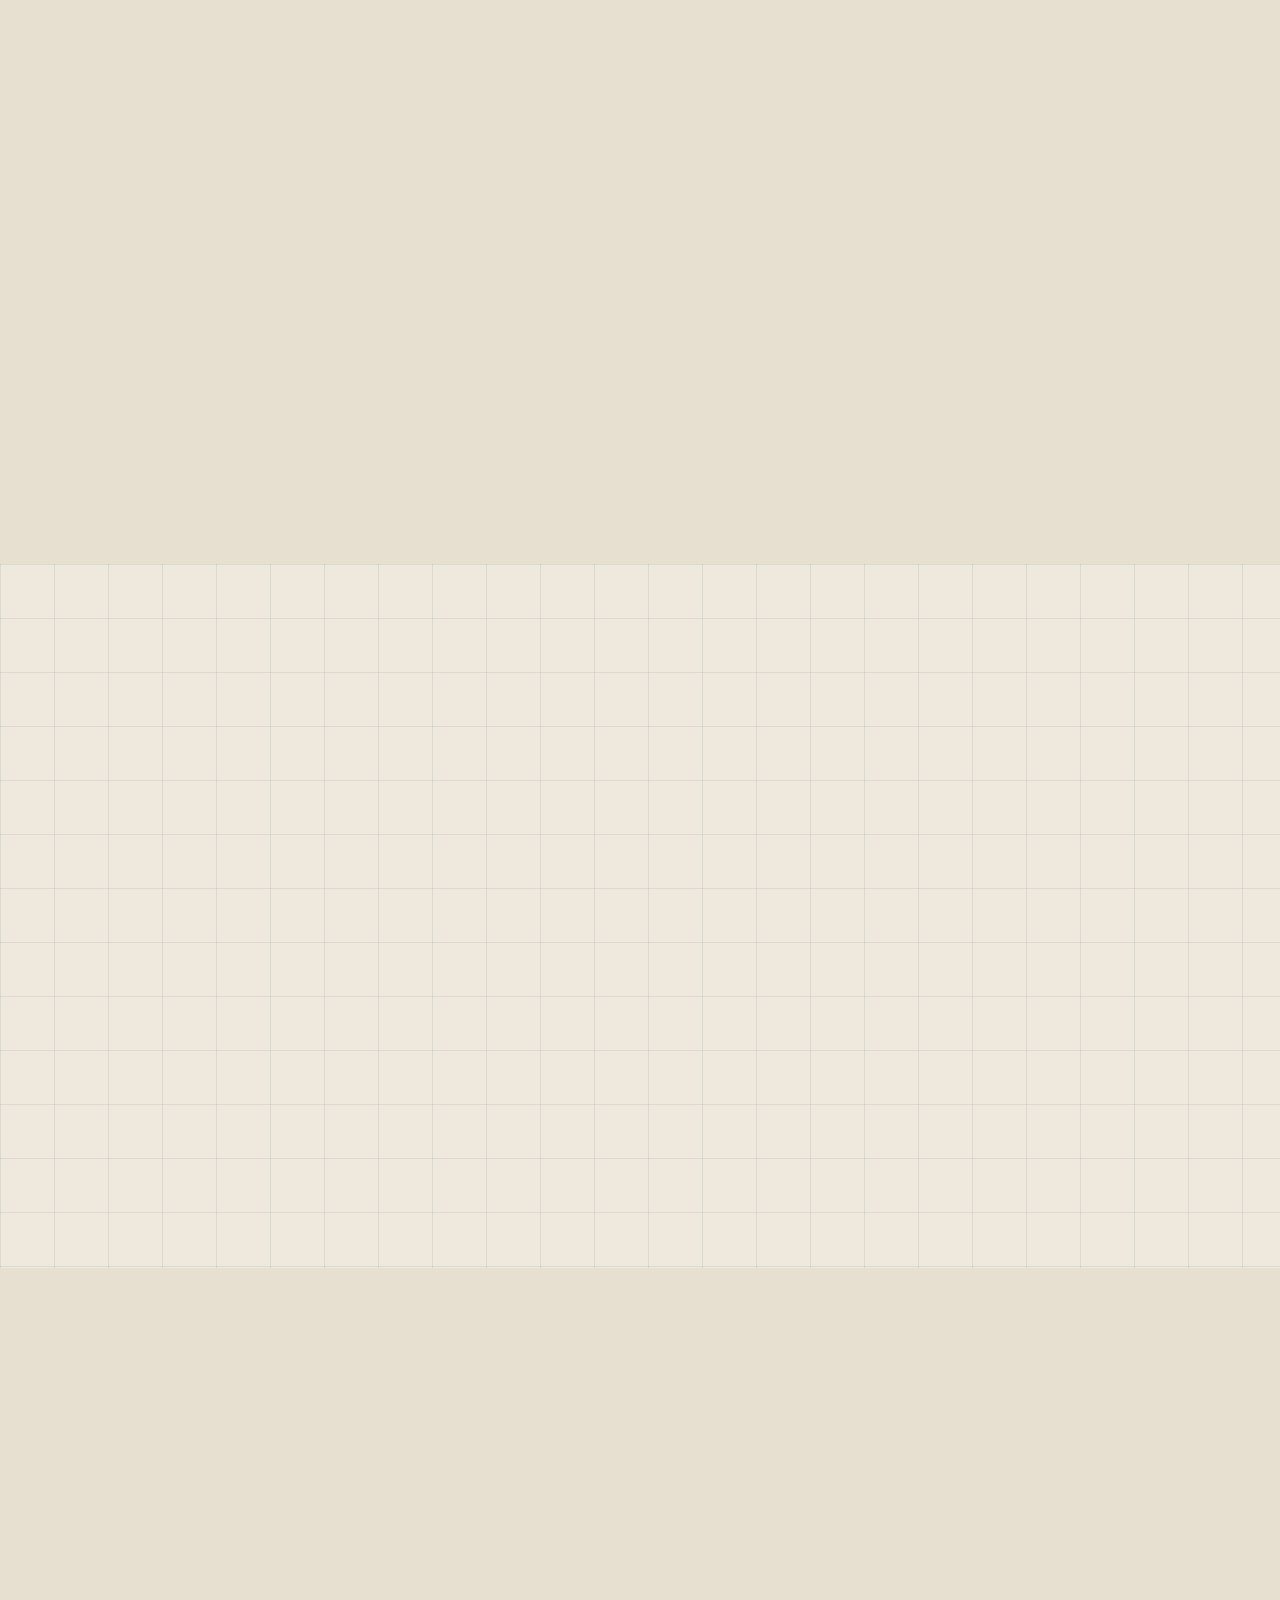
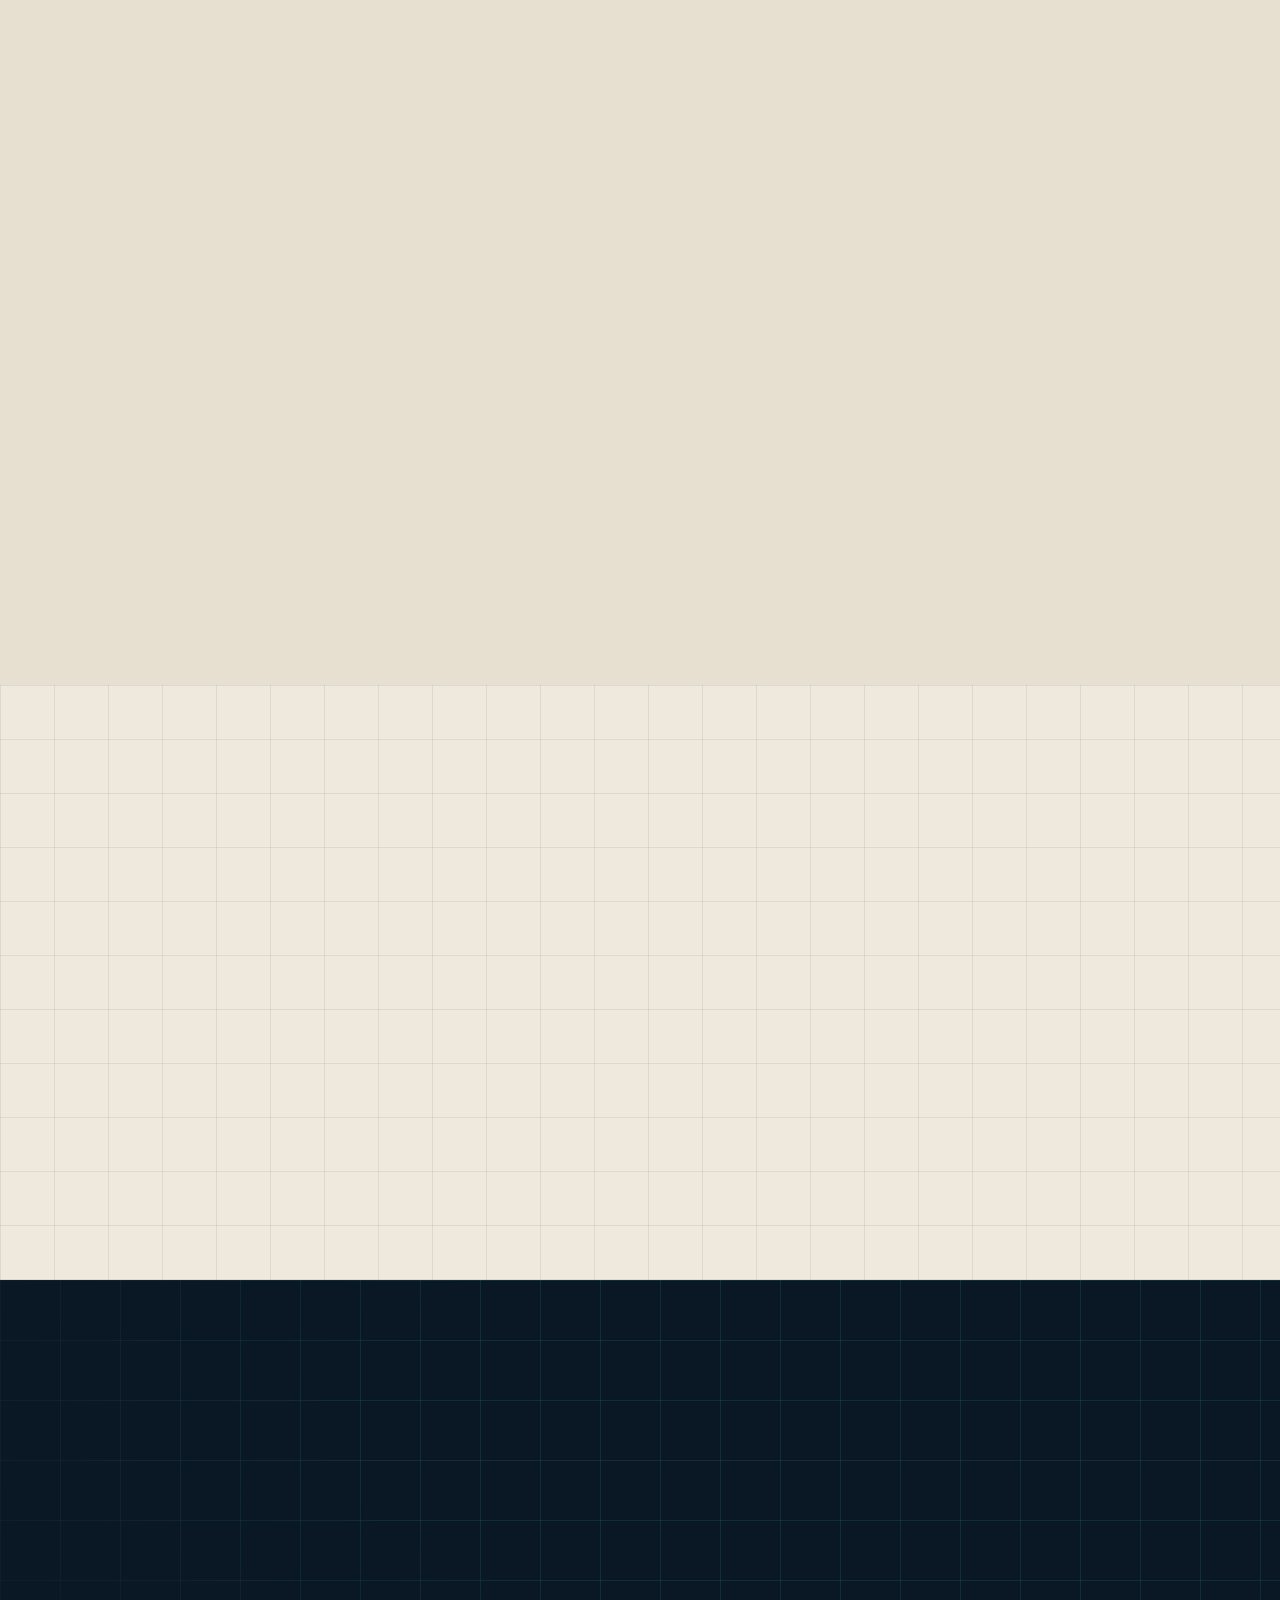
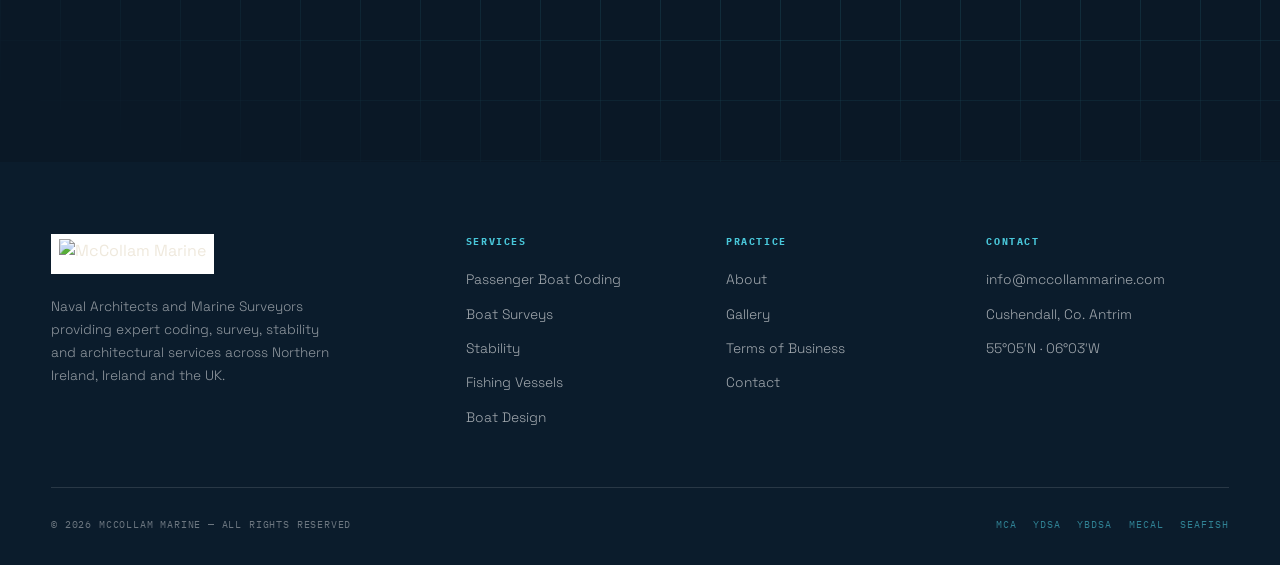
==== commit 9a6d35b2: "Redesign v2: technical naval-architect 'drawing set' aesthetic - New drafting-paper + dark-blueprint" ====
--- a/preview.html
+++ b/preview.html
@@ -4,579 +4,657 @@
 <head>
 <meta charset="UTF-8">
 <meta name="viewport" content="width=device-width, initial-scale=1.0">
-<title>McCollam Marine | Naval Architects &amp; Marine Surveyors — Northern Ireland</title>
+<title>McCollam Marine — Naval Architects &amp; Marine Surveyors | Northern Ireland</title>
 <meta name="description" content="Naval architecture and marine surveying across Northern Ireland, Ireland, the UK and beyond. Passenger boat coding, vessel surveys, stability documentation and boat design — 30+ years of technical precision. Authorised surveyor for MCA, YDSA, YBDSA, Mecal and SEAFISH.">
 <link rel="preconnect" href="https://fonts.googleapis.com">
 <link rel="preconnect" href="https://fonts.gstatic.com" crossorigin>
-<link href="https://fonts.googleapis.com/css2?family=Cormorant+Garamond:ital,wght@0,300;0,400;0,500;0,600;1,400;1,500&family=Outfit:wght@300;400;500;600;700&display=swap" rel="stylesheet">
+<link href="https://fonts.googleapis.com/css2?family=Space+Grotesk:wght@300;400;500;600;700&family=IBM+Plex+Mono:wght@400;500;600&display=swap" rel="stylesheet">
 <style>
 /* ============================================================
-   McCollam Marine — redesign
-   Naval-architect aesthetic: dark ink, teal, blueprint linework
+   McCollam Marine — v2  "Drawing Set"
+   Technical / naval-architect blueprint aesthetic
+   Drafting-paper light · deep-navy ink · teal accent ·
+   dark blueprint hero/CTA · monospace data · linework
    ============================================================ */
 
 :root{
-  --ink:#07111e;        /* primary dark background      */
-  --deep:#0b1929;       /* section background           */
-  --navy:#0f2340;       /* card / panel background      */
-  --navy-2:#132b4d;
-  --teal:#3bbbd8;       /* brand accent                 */
-  --teal-bright:#5acee8;
-  --white:#ffffff;
-  --muted:rgba(255,255,255,.55);
-  --muted-2:rgba(255,255,255,.78);
-  --line:rgba(59,187,216,.18);
-  --border:rgba(255,255,255,.09);
+  /* light "paper" surfaces */
+  --paper:#efe9dd;          /* warm drafting paper            */
+  --paper-2:#e7e0d0;        /* panel / inset paper            */
+  --paper-3:#f6f2ea;        /* lightest                       */
+  /* ink */
+  --ink:#0b1c2c;            /* near-black navy text + lines   */
+  --ink-2:#33485c;          /* secondary text                 */
+  --ink-3:#6b7c8b;          /* muted / mono labels            */
+  /* dark "blueprint" surfaces */
+  --blue:#0a1826;           /* deep blueprint ground          */
+  --blue-2:#0e2436;
+  /* accent */
+  --teal:#0e7d8c;           /* accent on light                */
+  --cyan:#49c7da;           /* accent on dark (linework)      */
+  --line:rgba(11,28,44,.16);
+  --line-2:rgba(11,28,44,.08);
+  --line-cyan:rgba(73,199,218,.30);
+
   --ease:cubic-bezier(.22,.61,.36,1);
-  --container:1280px;
-  --serif:'Cormorant Garamond',Georgia,serif;
-  --sans:'Outfit',system-ui,sans-serif;
+  --container:1320px;
+  --gutter:clamp(1.25rem,4vw,4rem);
+
+  --display:'Space Grotesk',system-ui,sans-serif;
+  --mono:'IBM Plex Mono',ui-monospace,monospace;
 }
 
 *,*::before,*::after{box-sizing:border-box;margin:0;padding:0}
-html{scroll-behavior:smooth;-webkit-text-size-adjust:100%}
+html{-webkit-text-size-adjust:100%;scroll-behavior:smooth}
 body{
-  font-family:var(--sans);
-  background:var(--ink);
-  color:var(--white);
-  line-height:1.6;
+  font-family:var(--display);
+  background:var(--paper);
+  color:var(--ink);
+  line-height:1.55;
+  -webkit-font-smoothing:antialiased;
   overflow-x:hidden;
-  -webkit-font-smoothing:antialiased;
 }
 img{display:block;max-width:100%}
 a{color:inherit;text-decoration:none}
 ul{list-style:none}
-::selection{background:var(--teal);color:var(--ink)}
-
-/* Blueprint grid background applied to body */
-body::before{
-  content:"";position:fixed;inset:0;z-index:0;pointer-events:none;
+::selection{background:var(--ink);color:var(--paper)}
+
+/* ---- mono label ---- */
+.mono{font-family:var(--mono);font-weight:500;letter-spacing:.04em}
+.tag{
+  font-family:var(--mono);font-size:.7rem;font-weight:500;
+  letter-spacing:.18em;text-transform:uppercase;color:var(--teal);
+  display:inline-flex;align-items:center;gap:.6rem;
+}
+.tag::before{content:"";width:22px;height:1px;background:currentColor;display:inline-block}
+.tag.idx{color:var(--ink-3)}
+
+/* ---- headings ---- */
+h1,h2,h3,h4{font-weight:500;line-height:1.02;letter-spacing:-.02em}
+.display{font-size:clamp(2.6rem,6.4vw,6rem);font-weight:400;line-height:.98}
+.h2{font-size:clamp(2rem,4.2vw,3.4rem);font-weight:400;letter-spacing:-.025em}
+.lead{font-size:clamp(1.02rem,1.35vw,1.18rem);line-height:1.65;color:var(--ink-2);max-width:58ch;font-weight:300}
+
+.wrap{max-width:var(--container);margin-inline:auto;padding-inline:var(--gutter)}
+.section{padding-block:clamp(4.5rem,9vw,9rem);position:relative}
+
+/* blueprint grid background (light) */
+.grid-bg{position:relative}
+.grid-bg::before{
+  content:"";position:absolute;inset:0;z-index:0;pointer-events:none;
   background-image:
-    linear-gradient(rgba(59,187,216,.045) 1px,transparent 1px),
-    linear-gradient(90deg,rgba(59,187,216,.045) 1px,transparent 1px);
-  background-size:64px 64px;
-  mask-image:radial-gradient(ellipse 90% 70% at 50% 0%,#000 30%,transparent 80%);
-}
-
-.wrap{max-width:var(--container);margin:0 auto;padding:0 clamp(1.25rem,4vw,3rem)}
-section{position:relative;z-index:1}
-
-/* ---------- Typography helpers ---------- */
-.eyebrow{
-  display:inline-flex;align-items:center;gap:.7rem;
-  font-size:.7rem;letter-spacing:.32em;text-transform:uppercase;
-  color:var(--teal);font-weight:500;margin-bottom:1.25rem;
-}
-.eyebrow::before{content:"";width:34px;height:1px;background:var(--teal)}
-.eyebrow.center::after{content:"";width:34px;height:1px;background:var(--teal)}
-.eyebrow.center{justify-content:center}
-
-h1,h2,h3,.serif{font-family:var(--serif);font-weight:300;letter-spacing:-.01em;line-height:1.05}
-h2.title{font-size:clamp(2rem,4.6vw,3.6rem);margin-bottom:1.1rem}
-h2.title em,h1 em{font-style:italic;color:var(--teal);font-weight:400}
-.lead{color:var(--muted-2);font-size:clamp(1rem,1.4vw,1.12rem);max-width:62ch;line-height:1.8}
-.section-head{margin-bottom:3rem;max-width:760px}
-.section-head.center{margin-inline:auto;text-align:center}
-
-/* ---------- Buttons ---------- */
+    linear-gradient(var(--line-2) 1px,transparent 1px),
+    linear-gradient(90deg,var(--line-2) 1px,transparent 1px);
+  background-size:54px 54px;
+}
+.grid-bg>*{position:relative;z-index:1}
+
+/* corner registration ticks for framed blocks */
+.frame{position:relative;border:1px solid var(--line)}
+.frame::before,.frame::after{
+  content:"";position:absolute;width:9px;height:9px;border:1px solid var(--ink);
+}
+.frame::before{top:-1px;left:-1px;border-right:0;border-bottom:0}
+.frame::after{bottom:-1px;right:-1px;border-left:0;border-top:0}
+
+/* ---- buttons ---- */
 .btn{
-  display:inline-flex;align-items:center;gap:.6rem;
-  padding:.95rem 1.9rem;font-size:.74rem;letter-spacing:.16em;text-transform:uppercase;
-  font-weight:600;border:1px solid transparent;cursor:pointer;
-  transition:transform .3s var(--ease),background .3s,color .3s,border-color .3s;
-}
-.btn:hover{transform:translateY(-3px)}
-.btn-fill{background:var(--teal);color:var(--ink)}
-.btn-fill:hover{background:var(--teal-bright)}
-.btn-ghost{border-color:rgba(255,255,255,.35);color:var(--white)}
-.btn-ghost:hover{border-color:var(--teal);color:var(--teal)}
-.btn .arw{transition:transform .3s var(--ease)}
-.btn:hover .arw{transform:translateX(4px)}
+  display:inline-flex;align-items:center;gap:.7rem;cursor:pointer;
+  font-family:var(--mono);font-size:.74rem;font-weight:500;
+  letter-spacing:.14em;text-transform:uppercase;
+  padding:1rem 1.6rem;border:1px solid var(--ink);
+  transition:background .35s var(--ease),color .35s var(--ease),transform .35s var(--ease);
+}
+.btn .ar{transition:transform .35s var(--ease)}
+.btn:hover .ar{transform:translate(3px,-3px)}
+.btn-solid{background:var(--ink);color:var(--paper)}
+.btn-solid:hover{background:transparent;color:var(--ink)}
+.btn-line{background:transparent;color:var(--ink)}
+.btn-line:hover{background:var(--ink);color:var(--paper)}
+.on-dark .btn-solid{background:var(--cyan);border-color:var(--cyan);color:var(--blue)}
+.on-dark .btn-solid:hover{background:transparent;color:var(--cyan)}
+.on-dark .btn-line{color:var(--paper);border-color:rgba(255,255,255,.4)}
+.on-dark .btn-line:hover{background:var(--paper);color:var(--blue);border-color:var(--paper)}
 
 /* ============================================================
    HEADER
    ============================================================ */
-.site-header{
-  position:fixed;top:0;left:0;right:0;z-index:1000;
-  transition:background .4s var(--ease),backdrop-filter .4s,border-color .4s,padding .4s;
-  border-bottom:1px solid transparent;
-}
-.site-header.scrolled{
-  background:rgba(7,17,30,.82);backdrop-filter:blur(14px);
-  border-bottom:1px solid var(--border);
-}
-.header-inner{display:flex;align-items:center;justify-content:space-between;
-  padding:1.1rem clamp(1.25rem,4vw,3rem);transition:padding .4s var(--ease)}
-.site-header.scrolled .header-inner{padding-block:.65rem}
-.brand{display:flex;align-items:center}
-.brand img{height:54px;width:auto;background:#fff;padding:.3rem .55rem;border-radius:4px;
-  transition:height .4s var(--ease)}
-.site-header.scrolled .brand img{height:42px}
-
-.nav{display:flex;align-items:center;gap:.35rem}
-.nav a{position:relative;padding:.55rem .95rem;font-size:.76rem;letter-spacing:.12em;
-  text-transform:uppercase;color:var(--muted-2);transition:color .25s}
-.nav a:hover,.nav a.active{color:var(--teal)}
-.nav a::after{content:"";position:absolute;left:.95rem;right:.95rem;bottom:.3rem;height:1px;
-  background:var(--teal);transform:scaleX(0);transform-origin:left;transition:transform .3s var(--ease)}
-.nav a:hover::after,.nav a.active::after{transform:scaleX(1)}
-.has-drop{position:relative}
-.drop{position:absolute;top:100%;left:0;min-width:230px;background:rgba(9,21,37,.97);
-  backdrop-filter:blur(14px);border:1px solid var(--border);border-top:2px solid var(--teal);
-  padding:.4rem;opacity:0;visibility:hidden;transform:translateY(8px);
-  transition:opacity .25s,transform .25s,visibility .25s}
-.has-drop:hover .drop{opacity:1;visibility:visible;transform:translateY(0)}
-.drop a{display:block;padding:.7rem .9rem;letter-spacing:.06em;text-transform:none;font-size:.82rem}
-.drop a::after{display:none}
-.drop a:hover{background:rgba(59,187,216,.08)}
-.nav .btn{margin-left:.6rem;padding:.7rem 1.3rem}
-
-.burger{display:none;flex-direction:column;gap:5px;background:none;border:0;cursor:pointer;padding:.5rem}
-.burger span{display:block;width:26px;height:2px;background:#fff;transition:transform .3s,opacity .3s}
+.topbar{
+  background:var(--ink);color:var(--paper);
+  font-family:var(--mono);font-size:.68rem;letter-spacing:.16em;text-transform:uppercase;
+}
+.topbar .wrap{display:flex;justify-content:space-between;align-items:center;height:34px;gap:1rem;overflow:hidden;white-space:nowrap}
+.topbar .t-r{color:var(--cyan)}
+.topbar .dim{color:rgba(255,255,255,.5)}
+
+.site-header{position:sticky;top:0;z-index:1000;background:var(--paper);border-bottom:1px solid var(--line);
+  transition:box-shadow .4s var(--ease)}
+.site-header.scrolled{box-shadow:0 1px 0 var(--line),0 12px 30px -20px rgba(11,28,44,.5)}
+.header-inner{display:flex;align-items:center;justify-content:space-between;height:74px}
+.brand{display:flex;align-items:center;gap:.85rem}
+.brand img{height:42px;width:auto}
+.brand .b-meta{font-family:var(--mono);font-size:.62rem;letter-spacing:.12em;text-transform:uppercase;color:var(--ink-3);line-height:1.3;border-left:1px solid var(--line);padding-left:.85rem}
+.brand .b-meta b{color:var(--ink);font-weight:600;display:block}
+.nav{display:flex;align-items:center;gap:.2rem}
+.nav a{position:relative;font-family:var(--mono);font-size:.72rem;letter-spacing:.1em;text-transform:uppercase;
+  color:var(--ink-2);padding:.6rem .9rem;transition:color .25s}
+.nav a .n{color:var(--ink-3);margin-right:.35rem;font-size:.62rem}
+.nav a:hover{color:var(--ink)}
+.nav .has-drop{position:relative}
+.drop{position:absolute;top:100%;left:0;min-width:250px;background:var(--paper);border:1px solid var(--ink);
+  padding:.3rem;opacity:0;visibility:hidden;transform:translateY(6px);transition:.25s var(--ease)}
+.has-drop:hover .drop{opacity:1;visibility:visible;transform:none}
+.drop a{display:block;text-transform:none;letter-spacing:.02em;font-size:.8rem;padding:.7rem .8rem}
+.drop a:hover{background:var(--paper-2)}
+.nav .cta{margin-left:.7rem;border:1px solid var(--ink);padding:.7rem 1.1rem;color:var(--ink)}
+.nav .cta:hover{background:var(--ink);color:var(--paper)}
+.burger{display:none;flex-direction:column;gap:5px;background:none;border:0;cursor:pointer;padding:.4rem}
+.burger span{width:26px;height:2px;background:var(--ink);transition:.3s}
 .burger.open span:nth-child(1){transform:translateY(7px) rotate(45deg)}
 .burger.open span:nth-child(2){opacity:0}
 .burger.open span:nth-child(3){transform:translateY(-7px) rotate(-45deg)}
-
-.mobile-nav{position:fixed;inset:0 0 0 auto;width:min(86vw,380px);z-index:999;
-  background:rgba(9,21,37,.98);backdrop-filter:blur(18px);border-left:1px solid var(--border);
-  transform:translateX(100%);transition:transform .4s var(--ease);
-  padding:6rem 2rem 2rem;display:flex;flex-direction:column;gap:.25rem;overflow-y:auto}
-.mobile-nav.open{transform:translateX(0)}
-.mobile-nav a{padding:.85rem .5rem;font-size:.9rem;letter-spacing:.1em;text-transform:uppercase;
-  color:var(--muted-2);border-bottom:1px solid var(--border)}
-.mobile-nav a.sub{padding-left:1.5rem;font-size:.8rem;text-transform:none;color:var(--muted)}
-.scrim{position:fixed;inset:0;background:rgba(0,0,0,.5);z-index:998;opacity:0;visibility:hidden;
-  transition:opacity .4s,visibility .4s}
+.mobile-nav{position:fixed;inset:0 0 0 auto;width:min(86vw,360px);background:var(--ink);color:var(--paper);
+  z-index:1200;transform:translateX(100%);transition:transform .4s var(--ease);
+  padding:5.5rem 1.75rem 2rem;display:flex;flex-direction:column;gap:.1rem}
+.mobile-nav.open{transform:none}
+.mobile-nav a{font-family:var(--mono);font-size:.85rem;letter-spacing:.08em;text-transform:uppercase;
+  padding:.9rem .3rem;border-bottom:1px solid rgba(255,255,255,.1);color:rgba(255,255,255,.8)}
+.mobile-nav a.sub{padding-left:1.4rem;text-transform:none;font-size:.78rem;color:rgba(255,255,255,.5)}
+.scrim{position:fixed;inset:0;background:rgba(7,17,30,.55);z-index:1100;opacity:0;visibility:hidden;transition:.4s}
 .scrim.open{opacity:1;visibility:visible}
 
 /* ============================================================
-   HERO
-   ============================================================ */
-.hero{position:relative;min-height:100svh;display:flex;align-items:flex-end;
-  overflow:hidden;padding-bottom:clamp(3rem,7vh,6rem)}
-.hero-media{position:absolute;inset:-8% 0;z-index:0;will-change:transform}
-.hero-media img{width:100%;height:100%;object-fit:cover;filter:brightness(.5) saturate(.85) contrast(1.05)}
-.hero-veil{position:absolute;inset:0;z-index:1;
-  background:
-    linear-gradient(180deg,rgba(7,17,30,.55) 0%,rgba(7,17,30,.2) 35%,rgba(7,17,30,.85) 85%,var(--ink) 100%),
-    linear-gradient(90deg,rgba(7,17,30,.7) 0%,transparent 60%)}
-/* blueprint hull overlay */
-.hero-blueprint{position:absolute;inset:0;z-index:2;pointer-events:none;
-  opacity:.5;mix-blend-mode:screen}
-.hero-blueprint svg{position:absolute;right:-4%;top:50%;transform:translateY(-50%);
-  width:min(60vw,760px);height:auto}
-.hero .wrap{position:relative;z-index:3;width:100%}
-.hero h1{font-size:clamp(2.6rem,7vw,6rem);max-width:16ch;margin-bottom:1.5rem}
-.hero .lead{font-size:clamp(1.02rem,1.6vw,1.25rem);max-width:54ch;margin-bottom:2.2rem}
-.hero-cta{display:flex;flex-wrap:wrap;gap:1rem}
-.hero-scroll{position:absolute;left:50%;bottom:1.4rem;transform:translateX(-50%);z-index:3;
-  font-size:.62rem;letter-spacing:.3em;text-transform:uppercase;color:var(--muted);
-  display:flex;flex-direction:column;align-items:center;gap:.6rem}
-.hero-scroll::after{content:"";width:1px;height:46px;background:linear-gradient(var(--teal),transparent);
-  animation:scrolldot 2.2s infinite}
-@keyframes scrolldot{0%{transform:scaleY(0);transform-origin:top}45%{transform:scaleY(1);transform-origin:top}
-  55%{transform:scaleY(1);transform-origin:bottom}100%{transform:scaleY(0);transform-origin:bottom}}
-
-/* ============================================================
-   STATS
-   ============================================================ */
-.stats{border-block:1px solid var(--border);background:rgba(11,25,41,.5)}
-.stats .wrap{display:grid;grid-template-columns:repeat(4,1fr)}
-.stat{padding:2.6rem 1.5rem;text-align:center;border-right:1px solid var(--border)}
-.stat:last-child{border-right:0}
-.stat .n{font-family:var(--serif);font-size:clamp(2.4rem,4vw,3.4rem);color:var(--teal);line-height:1}
-.stat .l{margin-top:.6rem;font-size:.72rem;letter-spacing:.16em;text-transform:uppercase;color:var(--muted)}
-
-/* ============================================================
-   Generic section spacing
-   ============================================================ */
-.sec{padding:clamp(4.5rem,9vw,8rem) 0}
-.sec.deep{background:var(--deep)}
-
-/* ---------- About split ---------- */
-.about-grid{display:grid;grid-template-columns:1.05fr .95fr;gap:clamp(2rem,5vw,5rem);align-items:center}
-.about-figure{position:relative}
-.about-figure .frame{position:relative;overflow:hidden;border:1px solid var(--line)}
-.about-figure img{width:100%;aspect-ratio:4/5;object-fit:cover;transition:transform 1.2s var(--ease)}
-.about-figure:hover img{transform:scale(1.05)}
-.about-figure .tag{position:absolute;left:-1px;bottom:-1px;background:var(--teal);color:var(--ink);
-  padding:.9rem 1.3rem;font-size:.7rem;letter-spacing:.14em;text-transform:uppercase;font-weight:600}
-.about-figure .ticks{position:absolute;top:1rem;right:1rem;font-family:var(--sans);
-  font-size:.6rem;letter-spacing:.2em;color:var(--teal);writing-mode:vertical-rl;opacity:.8}
-.about-points{display:flex;flex-wrap:wrap;gap:.6rem;margin-top:1.8rem}
-.chip{font-size:.72rem;letter-spacing:.04em;color:var(--muted-2);
-  border:1px solid var(--border);padding:.45rem .9rem;border-radius:40px}
-
-/* ============================================================
-   SERVICES
-   ============================================================ */
-.svc-grid{display:grid;grid-template-columns:repeat(3,1fr);gap:1.25rem}
-.svc{position:relative;padding:2.2rem 1.9rem 2rem;background:var(--navy);
-  border:1px solid var(--border);overflow:hidden;transition:transform .4s var(--ease),border-color .4s}
-.svc::before{content:"";position:absolute;top:0;left:0;right:0;height:2px;background:var(--teal);
-  transform:scaleX(0);transform-origin:left;transition:transform .5s var(--ease)}
-.svc:hover{transform:translateY(-6px);border-color:var(--line)}
-.svc:hover::before{transform:scaleX(1)}
-.svc .num{font-family:var(--serif);font-size:1rem;color:var(--teal);opacity:.6;letter-spacing:.1em}
-.svc h3{font-size:1.5rem;margin:.7rem 0 .7rem;color:#fff}
-.svc p{color:var(--muted-2);font-size:.92rem;line-height:1.7}
-.svc .more{margin-top:1.3rem;display:inline-flex;gap:.5rem;font-size:.7rem;letter-spacing:.16em;
-  text-transform:uppercase;color:var(--teal)}
-
-/* ============================================================
-   VESSELS WE SERVE (image tiles)
-   ============================================================ */
-.vessels{display:grid;grid-template-columns:repeat(4,1fr);gap:1rem}
-.vessel{position:relative;aspect-ratio:3/4;overflow:hidden;border:1px solid var(--border)}
-.vessel img{position:absolute;inset:0;width:100%;height:100%;object-fit:cover;
-  filter:brightness(.62) saturate(.9);transition:transform .9s var(--ease),filter .6s}
-.vessel:hover img{transform:scale(1.08);filter:brightness(.78)}
-.vessel .v-body{position:absolute;inset:auto 0 0 0;z-index:2;padding:1.5rem 1.3rem;
-  background:linear-gradient(transparent,rgba(7,17,30,.92))}
-.vessel h3{font-size:1.35rem;color:#fff;margin-bottom:.3rem}
-.vessel p{font-size:.8rem;color:var(--muted-2);line-height:1.5;opacity:0;max-height:0;
-  transform:translateY(8px);transition:opacity .4s,max-height .5s,transform .4s}
-.vessel:hover p{opacity:1;max-height:120px;transform:translateY(0)}
-
-/* ============================================================
-   GALLERY (masonry-ish + hover zoom)
-   ============================================================ */
-.gallery-head{display:flex;justify-content:space-between;align-items:flex-end;gap:1.5rem;margin-bottom:2.5rem;flex-wrap:wrap}
-.gallery{display:grid;grid-template-columns:repeat(4,1fr);grid-auto-rows:200px;gap:.8rem}
-.g-item{position:relative;overflow:hidden;border:1px solid var(--border)}
-.g-item img{width:100%;height:100%;object-fit:cover;filter:brightness(.82) saturate(.9);
-  transition:transform .9s var(--ease),filter .5s}
-.g-item:hover img{transform:scale(1.1);filter:brightness(1)}
-.g-item::after{content:attr(data-cap);position:absolute;left:0;right:0;bottom:0;
-  padding:1.4rem 1rem .9rem;font-size:.68rem;letter-spacing:.14em;text-transform:uppercase;
-  color:#fff;background:linear-gradient(transparent,rgba(7,17,30,.9));
-  opacity:0;transform:translateY(10px);transition:opacity .4s,transform .4s}
-.g-item:hover::after{opacity:1;transform:translateY(0)}
-.g-item.tall{grid-row:span 2}
-.g-item.wide{grid-column:span 2}
+   HERO  (dark blueprint)
+   ============================================================ */
+.hero{position:relative;background:var(--blue);color:var(--paper);overflow:hidden;border-bottom:1px solid var(--ink)}
+.hero.on-dark{}
+.hero-grid{position:absolute;inset:0;z-index:0;pointer-events:none;opacity:.5;
+  background-image:
+    linear-gradient(var(--line-cyan) 1px,transparent 1px),
+    linear-gradient(90deg,var(--line-cyan) 1px,transparent 1px);
+  background-size:60px 60px;
+  mask-image:radial-gradient(ellipse 100% 100% at 70% 30%,#000 40%,transparent 90%);
+}
+.hero-photo{position:absolute;inset:0;z-index:0;opacity:.22;mix-blend-mode:luminosity}
+.hero-photo img{width:100%;height:100%;object-fit:cover}
+.hero-inner{position:relative;z-index:2;display:grid;grid-template-columns:1.15fr .85fr;gap:2rem;
+  align-items:center;min-height:88vh;padding-block:7rem 4rem}
+.hero h1{color:#fff;margin:1.4rem 0 1.6rem}
+.hero h1 em{font-style:normal;color:var(--cyan)}
+.hero .lead{color:rgba(255,255,255,.72)}
+.hero-cta{display:flex;gap:1rem;flex-wrap:wrap;margin-top:2.2rem}
+.hero .tag{color:var(--cyan)}
+
+/* hull schematic panel */
+.hero-schem{position:relative;align-self:stretch;display:flex;align-items:center;justify-content:center;min-height:340px}
+.hero-schem svg{width:100%;height:auto;overflow:visible}
+.hero-schem .lab{font-family:var(--mono);font-size:.6rem;letter-spacing:.12em;fill:var(--cyan);text-transform:uppercase}
+.hero-schem .dimtxt{font-family:var(--mono);font-size:.58rem;fill:rgba(255,255,255,.6)}
+
+/* corner crop marks on hero */
+.crop{position:absolute;width:18px;height:18px;border:1px solid rgba(255,255,255,.4);z-index:3}
+.crop.tl{top:18px;left:18px;border-right:0;border-bottom:0}
+.crop.tr{top:18px;right:18px;border-left:0;border-bottom:0}
+.crop.bl{bottom:18px;left:18px;border-right:0;border-top:0}
+.crop.br{bottom:18px;right:18px;border-left:0;border-top:0}
+
+/* spec strip under hero */
+.specstrip{position:relative;z-index:2;border-top:1px solid rgba(255,255,255,.14);
+  display:grid;grid-template-columns:repeat(4,1fr)}
+.specstrip .cell{padding:1.5rem var(--gutter);border-right:1px solid rgba(255,255,255,.14)}
+.specstrip .cell:last-child{border-right:0}
+.specstrip .k{font-family:var(--mono);font-size:.62rem;letter-spacing:.14em;text-transform:uppercase;color:rgba(255,255,255,.45)}
+.specstrip .v{font-size:1.9rem;font-weight:400;color:#fff;margin-top:.35rem;line-height:1}
+.specstrip .v small{font-size:.9rem;color:var(--cyan)}
+
+/* ============================================================
+   SECTION HEADING
+   ============================================================ */
+.sec-head{display:grid;grid-template-columns:auto 1fr;gap:1.4rem 2rem;align-items:end;margin-bottom:3.5rem}
+.sec-head .num{font-family:var(--mono);font-size:.72rem;letter-spacing:.12em;color:var(--ink-3);padding-top:.4rem}
+.sec-head .ht{max-width:30ch}
+.sec-head .hr-lead{grid-column:2;max-width:54ch;margin-top:.4rem}
+
+/* ============================================================
+   SERVICES  — numbered drawing index
+   ============================================================ */
+.svc-list{border-top:1px solid var(--line)}
+.svc{display:grid;grid-template-columns:5rem 1.1fr 1.6fr auto;gap:1.5rem;align-items:center;
+  padding:2rem 1rem;border-bottom:1px solid var(--line);position:relative;transition:background .3s,padding .35s var(--ease)}
+.svc:hover{background:var(--paper-3)}
+.svc:hover{padding-inline:1.6rem}
+.svc .s-num{font-family:var(--mono);font-size:.8rem;color:var(--ink-3)}
+.svc .s-ic{width:46px;height:46px;color:var(--teal)}
+.svc .s-ic svg{width:100%;height:100%}
+.svc .s-name{font-size:1.6rem;font-weight:400;letter-spacing:-.02em}
+.svc .s-desc{color:var(--ink-2);font-size:.95rem;font-weight:300;line-height:1.55}
+.svc .s-go{font-family:var(--mono);font-size:.7rem;letter-spacing:.12em;text-transform:uppercase;color:var(--teal);
+  display:inline-flex;align-items:center;gap:.5rem;white-space:nowrap}
+.svc .s-go .ar{transition:transform .3s var(--ease)}
+.svc:hover .s-go .ar{transform:translate(3px,-3px)}
+@media(max-width:880px){
+  .svc{grid-template-columns:3rem 1fr;gap:.5rem 1rem;align-items:start}
+  .svc .s-ic{grid-row:1/3;grid-column:1;width:34px;height:34px}
+  .svc .s-num{grid-column:2;margin-bottom:.2rem}
+  .svc .s-name{grid-column:2}
+  .svc .s-desc{grid-column:2;margin-top:.4rem}
+  .svc .s-go{grid-column:2;margin-top:.8rem}
+}
+
+/* ============================================================
+   ABOUT  — data sheet
+   ============================================================ */
+.about{display:grid;grid-template-columns:1fr 1fr;gap:clamp(2rem,5vw,5rem);align-items:center;background:var(--paper-2)}
+.ds-figure{position:relative}
+.ds-figure .frame{overflow:hidden}
+.ds-figure img{width:100%;aspect-ratio:4/5;object-fit:cover;filter:grayscale(.25) contrast(1.05)}
+.ds-figure .plate{position:absolute;top:-1px;left:-1px;background:var(--ink);color:var(--paper);
+  font-family:var(--mono);font-size:.62rem;letter-spacing:.14em;text-transform:uppercase;padding:.4rem .7rem;z-index:2}
+.ds-figure .dim{position:absolute;font-family:var(--mono);font-size:.58rem;color:var(--ink-3);letter-spacing:.1em}
+.ds-figure .dim.r{right:-1px;top:50%;transform:translateX(115%) translateY(-50%);writing-mode:vertical-rl}
+.datasheet{margin-top:2rem;border-top:1px solid var(--ink)}
+.datasheet .row{display:grid;grid-template-columns:9rem 1fr;gap:1rem;padding:.85rem 0;border-bottom:1px solid var(--line)}
+.datasheet .k{font-family:var(--mono);font-size:.66rem;letter-spacing:.12em;text-transform:uppercase;color:var(--ink-3);padding-top:.2rem}
+.datasheet .v{font-size:.98rem;color:var(--ink);font-weight:300}
+.datasheet .v b{font-weight:500}
+
+/* ============================================================
+   VESSELS  — hull silhouettes
+   ============================================================ */
+.vgrid{display:grid;grid-template-columns:repeat(4,1fr);gap:0;border:1px solid var(--line)}
+.vcell{padding:2rem 1.6rem 1.8rem;border-right:1px solid var(--line);position:relative;transition:background .3s}
+.vcell:last-child{border-right:0}
+.vcell:hover{background:var(--paper-3)}
+.vcell .vh{height:74px;color:var(--ink);margin-bottom:1.4rem}
+.vcell:hover .vh{color:var(--teal)}
+.vcell .vh svg{width:100%;height:100%;overflow:visible}
+.vcell .vk{font-family:var(--mono);font-size:.62rem;letter-spacing:.12em;color:var(--ink-3)}
+.vcell .vn{font-size:1.25rem;font-weight:400;margin:.3rem 0 .5rem}
+.vcell .vd{font-size:.82rem;color:var(--ink-2);font-weight:300;line-height:1.5}
+@media(max-width:880px){.vgrid{grid-template-columns:1fr 1fr}.vcell:nth-child(2){border-right:0}
+  .vcell{border-bottom:1px solid var(--line)}}
+
+/* ============================================================
+   GALLERY  — contact sheet
+   ============================================================ */
+.plates{display:grid;grid-template-columns:repeat(6,1fr);gap:0;border:1px solid var(--ink)}
+.plate-it{position:relative;aspect-ratio:1/1;overflow:hidden;border-right:1px solid var(--ink);border-bottom:1px solid var(--ink)}
+.plate-it img{width:100%;height:100%;object-fit:cover;filter:grayscale(.35) contrast(1.05);transition:filter .5s,transform .9s var(--ease)}
+.plate-it:hover img{filter:none;transform:scale(1.06)}
+.plate-it .pl{position:absolute;left:0;bottom:0;background:var(--ink);color:var(--paper);
+  font-family:var(--mono);font-size:.58rem;letter-spacing:.1em;padding:.25rem .5rem;z-index:2;
+  opacity:.9}
+.plate-it.big{grid-column:span 2;grid-row:span 2;aspect-ratio:auto}
+@media(max-width:880px){.plates{grid-template-columns:repeat(3,1fr)}.plate-it.big{grid-column:span 2;grid-row:span 2}}
+@media(max-width:520px){.plates{grid-template-columns:repeat(2,1fr)}.plate-it.big{grid-column:span 2;grid-row:span 1;aspect-ratio:1/1}}
 
 /* ============================================================
    AUTHORITIES
    ============================================================ */
-.auth{display:grid;grid-template-columns:1fr 1.15fr;gap:clamp(2rem,5vw,4.5rem);align-items:center}
-.auth-logos{display:grid;grid-template-columns:repeat(2,1fr);gap:1px;background:var(--border);
-  border:1px solid var(--border)}
-.auth-cell{background:var(--deep);padding:1.8rem 1.4rem;transition:background .3s}
-.auth-cell:hover{background:var(--navy)}
-.auth-cell .code{font-family:var(--serif);font-size:1.8rem;color:var(--teal)}
-.auth-cell .full{font-size:.74rem;color:var(--muted);margin-top:.35rem;line-height:1.4}
-
-/* ============================================================
-   WHY
-   ============================================================ */
-.why-grid{display:grid;grid-template-columns:repeat(4,1fr);gap:1.25rem}
-.why{padding:1.9rem 1.6rem;border:1px solid var(--border);background:rgba(15,35,64,.35)}
-.why .ic{font-size:1.5rem;margin-bottom:.9rem}
-.why h4{font-size:1.05rem;color:#fff;margin-bottom:.5rem;font-family:var(--sans);font-weight:600}
-.why p{font-size:.86rem;color:var(--muted-2);line-height:1.65}
-
-/* ============================================================
-   CTA band
-   ============================================================ */
-.cta{position:relative;text-align:center;padding:clamp(4rem,8vw,7rem) 0;overflow:hidden;
-  background:linear-gradient(135deg,var(--navy) 0%,var(--ink) 100%)}
-.cta::before{content:"";position:absolute;inset:0;
-  background:radial-gradient(ellipse 60% 80% at 50% 0%,rgba(59,187,216,.16),transparent 70%)}
+.auth-wrap{display:grid;grid-template-columns:1fr 1.2fr;gap:clamp(2rem,5vw,4rem);align-items:center}
+.auth-cells{display:grid;grid-template-columns:repeat(3,1fr);border:1px solid var(--ink)}
+.auth-c{padding:1.6rem 1.2rem;border-right:1px solid var(--line);border-bottom:1px solid var(--line);position:relative}
+.auth-c:nth-child(3n){border-right:0}
+.auth-c:nth-child(n+4){border-bottom:0}
+.auth-c .code{font-size:1.5rem;font-weight:400;letter-spacing:-.01em}
+.auth-c .full{font-family:var(--mono);font-size:.58rem;letter-spacing:.08em;color:var(--ink-3);text-transform:uppercase;margin-top:.4rem;line-height:1.4}
+.auth-c .st{position:absolute;top:.7rem;right:.7rem;font-family:var(--mono);font-size:.55rem;color:var(--teal)}
+@media(max-width:520px){.auth-cells{grid-template-columns:repeat(2,1fr)}
+  .auth-c:nth-child(3n){border-right:1px solid var(--line)}
+  .auth-c:nth-child(2n){border-right:0}}
+
+/* ============================================================
+   CTA  (dark blueprint)
+   ============================================================ */
+.cta{background:var(--blue);color:var(--paper);text-align:center;position:relative;overflow:hidden}
+.cta .hero-grid{opacity:.4}
 .cta .wrap{position:relative;z-index:2}
-.cta h2{font-size:clamp(2.2rem,5vw,4rem);margin-bottom:1rem}
-.cta p{color:var(--muted-2);max-width:52ch;margin:0 auto 2.2rem}
+.cta h2{color:#fff;margin-bottom:1rem}
+.cta h2 em{font-style:normal;color:var(--cyan)}
+.cta p{color:rgba(255,255,255,.7);max-width:52ch;margin:0 auto 2.4rem;font-weight:300}
 .cta-row{display:flex;gap:1rem;justify-content:center;flex-wrap:wrap}
 
 /* ============================================================
    FOOTER
    ============================================================ */
-.footer{background:var(--ink);border-top:1px solid var(--border);padding:4.5rem 0 2rem}
-.footer-grid{display:grid;grid-template-columns:1.7fr 1fr 1fr 1fr;gap:3rem;margin-bottom:3rem}
-.footer .f-logo img{height:52px;background:#fff;padding:.4rem .7rem;border-radius:4px;margin-bottom:1.3rem}
-.f-desc{color:var(--muted);font-size:.86rem;line-height:1.75;max-width:30ch}
-.footer h5{font-size:.68rem;letter-spacing:.2em;text-transform:uppercase;color:var(--teal);margin-bottom:1.2rem}
-.footer ul li{margin-bottom:.65rem}
-.footer ul a{color:var(--muted);font-size:.88rem;transition:color .25s}
+.footer{background:var(--ink);color:var(--paper)}
+.footer .wrap{padding-block:4.5rem 2rem}
+.f-top{display:grid;grid-template-columns:1.7fr 1fr 1fr 1.1fr;gap:2.5rem;padding-bottom:3rem;border-bottom:1px solid rgba(255,255,255,.12)}
+.footer .brand img{height:40px;background:#fff;padding:.3rem .5rem}
+.f-desc{color:rgba(255,255,255,.55);font-size:.85rem;font-weight:300;line-height:1.7;max-width:32ch;margin-top:1.3rem}
+.footer h5{font-family:var(--mono);font-size:.62rem;letter-spacing:.16em;text-transform:uppercase;color:var(--cyan);margin-bottom:1.1rem}
+.footer ul li{margin-bottom:.6rem}
+.footer ul a{color:rgba(255,255,255,.62);font-size:.86rem;font-weight:300;transition:color .25s}
 .footer ul a:hover{color:#fff}
-.f-bottom{border-top:1px solid var(--border);padding-top:1.8rem;display:flex;justify-content:space-between;
-  align-items:center;gap:1rem;flex-wrap:wrap}
-.f-bottom p{font-size:.76rem;color:var(--muted)}
-.f-certs{display:flex;gap:1.1rem}
-.f-certs span{font-family:var(--serif);font-weight:600;color:rgba(59,187,216,.55);letter-spacing:.05em}
-
-/* ============================================================
-   Reveal animation
-   ============================================================ */
-/* Reveal is a progressive enhancement: only hidden once JS confirms it can run
-   (html.js is set by main.js). Without JS the content is fully visible. */
-.reveal{transition:opacity .8s var(--ease),transform .8s var(--ease)}
-html.js .reveal{opacity:0;transform:translateY(34px)}
+.f-bottom{display:flex;justify-content:space-between;align-items:center;gap:1rem;flex-wrap:wrap;padding-top:1.8rem}
+.f-bottom p{font-family:var(--mono);font-size:.64rem;letter-spacing:.08em;color:rgba(255,255,255,.4);text-transform:uppercase}
+.f-certs{display:flex;gap:1rem}
+.f-certs span{font-family:var(--mono);font-size:.64rem;letter-spacing:.1em;color:rgba(73,199,218,.6)}
+
+/* ============================================================
+   reveal
+   ============================================================ */
+.reveal{transition:opacity .7s var(--ease),transform .7s var(--ease)}
+html.js .reveal{opacity:0;transform:translateY(26px)}
 .reveal.in{opacity:1;transform:none}
-.reveal[data-d="1"]{transition-delay:.08s}
-.reveal[data-d="2"]{transition-delay:.16s}
-.reveal[data-d="3"]{transition-delay:.24s}
-.reveal[data-d="4"]{transition-delay:.32s}
-.reveal[data-d="5"]{transition-delay:.40s}
-@media(prefers-reduced-motion:reduce){
-  .reveal{opacity:1;transform:none;transition:none}
-  .hero-scroll::after{animation:none}
-  html{scroll-behavior:auto}
-}
-
-/* ============================================================
-   Responsive
+.reveal[data-d="1"]{transition-delay:.07s}
+.reveal[data-d="2"]{transition-delay:.14s}
+.reveal[data-d="3"]{transition-delay:.21s}
+@media(prefers-reduced-motion:reduce){html{scroll-behavior:auto}.reveal{opacity:1;transform:none;transition:none}}
+
+/* draw-on for schematic strokes */
+.draw{}
+
+/* ============================================================
+   responsive
    ============================================================ */
 @media(max-width:1024px){
-  .svc-grid,.why-grid,.vessels{grid-template-columns:repeat(2,1fr)}
-  .stats .wrap{grid-template-columns:repeat(2,1fr)}
-  .stat:nth-child(2){border-right:0}
-  .stat{border-bottom:1px solid var(--border)}
-  .about-grid,.auth{grid-template-columns:1fr;gap:2.5rem}
-  .gallery{grid-template-columns:repeat(2,1fr)}
-  .g-item.wide{grid-column:span 1}
-}
-@media(max-width:768px){
+  .hero-inner{grid-template-columns:1fr;min-height:auto;gap:2.5rem}
+  .hero-schem{min-height:260px;order:2}
+  .specstrip{grid-template-columns:1fr 1fr}
+  .specstrip .cell:nth-child(2){border-right:0}
+  .specstrip .cell{border-bottom:1px solid rgba(255,255,255,.14)}
+  .about{grid-template-columns:1fr}
+  .auth-wrap{grid-template-columns:1fr}
+  .vgrid{grid-template-columns:1fr 1fr}
+  .f-top{grid-template-columns:1fr 1fr}
+}
+@media(max-width:880px){
   .nav{display:none}
   .burger{display:flex}
-  .hero{min-height:92svh}
-  .hero-blueprint{opacity:.3}
-  .footer-grid{grid-template-columns:1fr 1fr}
+  .topbar .t-r{display:none}
+  .sec-head{grid-template-columns:1fr}
+  .sec-head .hr-lead{grid-column:1}
 }
 @media(max-width:520px){
-  .svc-grid,.why-grid,.vessels,.stats .wrap,.gallery,.footer-grid{grid-template-columns:1fr}
-  .stat{border-right:0}
-  .g-item.tall{grid-row:span 1}
+  .specstrip{grid-template-columns:1fr}
+  .specstrip .cell{border-right:0}
+  .vgrid,.f-top{grid-template-columns:1fr}
+  .brand .b-meta{display:none}
 }
 
 </style>
 </head>
 <body id="top">
 
+<!-- ============ TOP BAR ============ -->
+<div class="topbar">
+  <div class="wrap">
+    <span>EST. 2011 — Cushendall, Co. Antrim, N. Ireland</span>
+    <span class="t-r">55°05′N · 06°03′W</span>
+  </div>
+</div>
+
 <!-- ============ HEADER ============ -->
 <header class="site-header">
-  <div class="header-inner">
+  <div class="wrap header-inner">
     <a class="brand" href="index.html" aria-label="McCollam Marine home">
       <img src="https://mccollammarine.com/wp-content/uploads/2018/01/mccollam-logo-grey-blue-with-sections-and-grid.jpg" alt="McCollam Marine">
+      <span class="b-meta"><b>McCollam Marine</b>Naval Architects &amp; Surveyors</span>
     </a>
     <nav class="nav">
-      <a href="#top" class="active">Home</a>
-      <a href="#about">About</a>
-      <div class="has-drop">
-        <a href="#services">Services</a>
-        <div class="drop">
-          <a href="pages/passenger-boat-coding.html">Passenger Boat Coding</a>
-          <a href="pages/boat-surveys.html">Boat Surveys</a>
-          <a href="pages/stability.html">Stability Documentation</a>
-          <a href="pages/fishing-vessels.html">Fishing Vessels</a>
-          <a href="pages/boat-design.html">Boat Design</a>
-        </div>
-      </div>
-      <a href="#gallery">Gallery</a>
-      <a href="pages/terms.html">Terms</a>
-      <a href="#contact" class="btn btn-fill">Get in Touch</a>
+      <a href="#index"><span class="n">01</span>Services</a>
+      <a href="#about"><span class="n">02</span>Practice</a>
+      <a href="#fleet"><span class="n">03</span>Vessels</a>
+      <a href="#gallery"><span class="n">04</span>Gallery</a>
+      <a href="pages/terms.html"><span class="n">05</span>Terms</a>
+      <a class="cta" href="#contact">Request a Quote ↗</a>
     </nav>
-    <button class="burger" aria-label="Open menu" aria-expanded="false"><span></span><span></span><span></span></button>
+    <button class="burger" aria-label="Menu" aria-expanded="false"><span></span><span></span><span></span></button>
   </div>
 </header>
 
 <div class="scrim"></div>
 <nav class="mobile-nav" aria-label="Mobile">
-  <a href="#top">Home</a>
-  <a href="#about">About</a>
-  <a href="#services">Services</a>
-  <a href="pages/passenger-boat-coding.html" class="sub">— Passenger Boat Coding</a>
-  <a href="pages/boat-surveys.html" class="sub">— Boat Surveys</a>
-  <a href="pages/stability.html" class="sub">— Stability</a>
-  <a href="pages/fishing-vessels.html" class="sub">— Fishing Vessels</a>
-  <a href="pages/boat-design.html" class="sub">— Boat Design</a>
-  <a href="#gallery">Gallery</a>
+  <a href="#index">01 — Services</a>
+  <a href="pages/passenger-boat-coding.html" class="sub">Passenger Boat Coding</a>
+  <a href="pages/boat-surveys.html" class="sub">Boat Surveys</a>
+  <a href="pages/stability.html" class="sub">Stability</a>
+  <a href="pages/fishing-vessels.html" class="sub">Fishing Vessels</a>
+  <a href="pages/boat-design.html" class="sub">Boat Design</a>
+  <a href="#about">02 — Practice</a>
+  <a href="#fleet">03 — Vessels</a>
+  <a href="#gallery">04 — Gallery</a>
+  <a href="pages/terms.html">05 — Terms of Business</a>
   <a href="#contact">Contact</a>
-  <a href="pages/terms.html">Terms of Business</a>
 </nav>
 
 <!-- ============ HERO ============ -->
-<section class="hero">
-  <div class="hero-media">
-    <img src="https://mccollammarine.com/wp-content/uploads/2018/01/belfast-harbour-new-pilot-boats-2.jpg" alt="Pilot boats at Belfast Harbour">
-  </div>
-  <div class="hero-veil"></div>
-  <div class="hero-blueprint" aria-hidden="true">
-    <svg viewBox="0 0 760 420" fill="none" stroke="#3bbbd8" stroke-width="1.1">
-      <!-- waterlines -->
-      <path class="draw" d="M40 300 H720" opacity=".4"/>
-      <path class="draw" d="M40 250 H720" opacity=".25"/>
-      <path class="draw" d="M40 200 H720" opacity=".18"/>
-      <!-- hull profile -->
-      <path class="draw" d="M70 300 C70 300 120 150 360 140 C560 132 690 175 712 250 C720 278 705 300 690 300 Z"/>
-      <!-- deck line -->
-      <path class="draw" d="M120 168 C260 150 540 150 690 195"/>
-      <!-- stations -->
-      <path class="draw" d="M200 300 V158" opacity=".5"/>
-      <path class="draw" d="M330 300 V143" opacity=".5"/>
-      <path class="draw" d="M460 300 V148" opacity=".5"/>
-      <path class="draw" d="M590 300 V172" opacity=".5"/>
-      <!-- bow detail -->
-      <path class="draw" d="M70 300 L120 168"/>
-      <circle cx="360" cy="140" r="3" fill="#3bbbd8" stroke="none"/>
-    </svg>
-  </div>
+<section class="hero on-dark">
+  <div class="hero-grid"></div>
+  <div class="hero-photo"><img src="https://mccollammarine.com/wp-content/uploads/2018/01/belfast-harbour-new-pilot-boats-2.jpg" alt=""></div>
+  <span class="crop tl"></span><span class="crop tr"></span><span class="crop bl"></span><span class="crop br"></span>
+  <div class="wrap hero-inner">
+    <div class="hero-copy reveal">
+      <span class="tag">Naval Architecture &amp; Marine Surveying</span>
+      <h1 class="display">Engineered to<br>the <em>waterline.</em></h1>
+      <p class="lead">Passenger boat coding, vessel surveys, stability documentation and naval architecture — delivered with 30&nbsp;years of technical precision and regulatory certainty, across Northern Ireland, Ireland, the UK &amp; beyond.</p>
+      <div class="hero-cta">
+        <a href="#index" class="btn btn-solid">View Services <span class="ar">↗</span></a>
+        <a href="#contact" class="btn btn-line">Request a Quote</a>
+      </div>
+    </div>
+    <div class="hero-schem reveal" data-d="2" aria-hidden="true">
+      <svg viewBox="0 0 460 300" fill="none" stroke="#49c7da" stroke-width="1">
+        <!-- baseline + waterlines -->
+        <path class="draw" d="M20 210 H440" opacity=".35"/>
+        <path class="draw" d="M20 176 H440" opacity=".5" stroke-dasharray="3 4"/>
+        <path class="draw" d="M20 142 H440" opacity=".25"/>
+        <text class="dimtxt" x="24" y="172">DWL</text>
+        <!-- sheer / hull profile -->
+        <path class="draw" d="M40 210 C40 210 70 96 250 92 C360 90 418 120 436 168 C442 186 432 210 416 210 Z" stroke-width="1.4"/>
+        <!-- deck line -->
+        <path class="draw" d="M70 112 C170 96 360 100 430 150"/>
+        <!-- transom -->
+        <path class="draw" d="M416 210 L430 150"/>
+        <!-- stations -->
+        <path class="draw" d="M110 210 V104" opacity=".45"/>
+        <path class="draw" d="M180 210 V96" opacity=".45"/>
+        <path class="draw" d="M250 210 V96" opacity=".45"/>
+        <path class="draw" d="M320 210 V104" opacity=".45"/>
+        <path class="draw" d="M390 210 V126" opacity=".45"/>
+        <!-- bow stem -->
+        <path class="draw" d="M40 210 L70 112"/>
+        <!-- LOA dimension line -->
+        <path class="draw" d="M40 244 H436" opacity=".6"/>
+        <path d="M40 238 V250 M436 238 V250" stroke="#49c7da" opacity=".6"/>
+        <text class="dimtxt" x="208" y="262">L O A — 11.8 m</text>
+        <text class="lab" x="104" y="232">STA·1</text>
+        <text class="lab" x="244" y="232">STA·3</text>
+        <text class="lab" x="384" y="232">STA·5</text>
+        <circle cx="250" cy="92" r="2.4" fill="#49c7da" stroke="none"/>
+        <text class="lab" x="360" y="80">HULL PROFILE — SHEET 01</text>
+      </svg>
+    </div>
+  </div>
+  <!-- spec strip -->
+  <div class="wrap" style="padding:0"><div class="specstrip">
+    <div class="cell reveal"><div class="k">Established</div><div class="v">2011</div></div>
+    <div class="cell reveal" data-d="1"><div class="k">Experience</div><div class="v"><span data-count="30" data-suffix="+">30+</span> <small>YRS</small></div></div>
+    <div class="cell reveal" data-d="2"><div class="k">Authorities</div><div class="v"><span data-count="5">5</span></div></div>
+    <div class="cell reveal" data-d="3"><div class="k">Coverage</div><div class="v">UK<small> · </small>IE<small> · </small>EU</div></div>
+  </div></div>
+</section>
+
+<!-- ============ SERVICES / INDEX ============ -->
+<section class="section grid-bg" id="index">
   <div class="wrap">
-    <span class="eyebrow">Northern Ireland · Ireland · UK &amp; Beyond</span>
-    <h1>Naval Architecture <em>&amp;</em> Marine Surveying</h1>
-    <p class="lead">Professional passenger boat coding, vessel surveys, stability documentation and naval architecture — delivered with 30+ years of technical precision and regulatory expertise.</p>
-    <div class="hero-cta">
-      <a href="#services" class="btn btn-fill">Our Services <span class="arw">→</span></a>
-      <a href="#contact" class="btn btn-ghost">Request a Quote</a>
-    </div>
-  </div>
-  <div class="hero-scroll">Scroll</div>
+    <div class="sec-head reveal">
+      <div class="num">01 / SERVICES</div>
+      <h2 class="h2 ht">A complete drawing-board to certification service.</h2>
+      <p class="lead hr-lead">From concept and structural calculation through to statutory survey and sign-off — every project is delivered with technical accuracy and regulatory clarity.</p>
+    </div>
+
+    <div class="svc-list reveal" data-d="1">
+      <!-- 01 -->
+      <a class="svc" href="pages/passenger-boat-coding.html">
+        <span class="s-num">01</span>
+        <span class="s-ic"><svg viewBox="0 0 48 48" fill="none" stroke="currentColor" stroke-width="1.5"><path d="M6 30h36l-5 9H11l-5-9Z"/><path d="M12 30V14h13l6 8v8"/><path d="M25 14v8h6"/><circle cx="17" cy="35" r="1.6" fill="currentColor" stroke="none"/><circle cx="31" cy="35" r="1.6" fill="currentColor" stroke="none"/></svg></span>
+        <span class="s-name">Passenger Boat Coding</span>
+        <span class="s-desc">Survey support and full paperwork for coding small commercial &amp; passenger vessels to the relevant MCA Codes of Practice.</span>
+        <span class="s-go">Open <span class="ar">↗</span></span>
+      </a>
+      <!-- 02 -->
+      <a class="svc" href="pages/boat-surveys.html">
+        <span class="s-num">02</span>
+        <span class="s-ic"><svg viewBox="0 0 48 48" fill="none" stroke="currentColor" stroke-width="1.5"><circle cx="21" cy="21" r="12"/><path d="M30 30l10 10"/><path d="M15 21h12M21 15v12" opacity=".5"/></svg></span>
+        <span class="s-name">Boat Surveys</span>
+        <span class="s-desc">Pre-purchase, insurance, condition, valuation and damage surveys on all vessel types — independent and thorough.</span>
+        <span class="s-go">Open <span class="ar">↗</span></span>
+      </a>
+      <!-- 03 -->
+      <a class="svc" href="pages/boat-design.html">
+        <span class="s-num">03</span>
+        <span class="s-ic"><svg viewBox="0 0 48 48" fill="none" stroke="currentColor" stroke-width="1.5"><path d="M24 6 8 40h32L24 6Z"/><path d="M24 6v34" opacity=".5"/><path d="M16 24h16" opacity=".5"/><circle cx="24" cy="6" r="2" fill="currentColor" stroke="none"/></svg></span>
+        <span class="s-name">Naval Architecture &amp; Design</span>
+        <span class="s-desc">Concept design, hull form, general arrangements, scantlings and construction documentation — built for real use.</span>
+        <span class="s-go">Open <span class="ar">↗</span></span>
+      </a>
+      <!-- 04 -->
+      <a class="svc" href="pages/stability.html">
+        <span class="s-num">04</span>
+        <span class="s-ic"><svg viewBox="0 0 48 48" fill="none" stroke="currentColor" stroke-width="1.5"><path d="M24 8v30"/><path d="M10 38h28"/><path d="M24 14 12 24h24L24 14Z"/><path d="M6 24h6M36 24h6" opacity=".5"/></svg></span>
+        <span class="s-name">Stability Documentation</span>
+        <span class="s-desc">Inclining tests, lightweight surveys and stability books to MCA, SFPA, Mecal and SEAFISH requirements.</span>
+        <span class="s-go">Open <span class="ar">↗</span></span>
+      </a>
+      <!-- 05 -->
+      <a class="svc" href="pages/fishing-vessels.html">
+        <span class="s-num">05</span>
+        <span class="s-ic"><svg viewBox="0 0 48 48" fill="none" stroke="currentColor" stroke-width="1.5"><path d="M8 24c6-8 20-12 32-6-12 6-26 2-32 6Z"/><path d="M40 18c-3 2-3 10 0 12" opacity=".7"/><circle cx="16" cy="23" r="1.4" fill="currentColor" stroke="none"/><path d="M8 24c-1 3-1 5 0 8" opacity=".5"/></svg></span>
+        <span class="s-name">Fishing Vessels</span>
+        <span class="s-desc">Under-15m registration, lightship checks, tonnage and stability — SEAFISH &amp; MCA authorised for new build and existing.</span>
+        <span class="s-go">Open <span class="ar">↗</span></span>
+      </a>
+      <!-- 06 -->
+      <a class="svc" href="#contact">
+        <span class="s-num">06</span>
+        <span class="s-ic"><svg viewBox="0 0 48 48" fill="none" stroke="currentColor" stroke-width="1.5"><circle cx="24" cy="20" r="11"/><path d="M24 14v6l4 3" opacity=".7"/><path d="M18 30l-3 12 9-5 9 5-3-12"/></svg></span>
+        <span class="s-name">Tonnage Certification</span>
+        <span class="s-desc">Tonnage measurement and certification for vessel registration, flag-state compliance and commercial operation.</span>
+        <span class="s-go">Open <span class="ar">↗</span></span>
+      </a>
+    </div>
+  </div>
 </section>
 
-<!-- ============ STATS ============ -->
-<section class="stats">
+<!-- ============ ABOUT / DATA SHEET ============ -->
+<section class="section about" id="about">
+  <div class="wrap" style="display:contents">
+    <div class="ds-figure reveal" style="padding-left:var(--gutter)">
+      <div class="frame">
+        <span class="plate">PL.00 — Principal Surveyor</span>
+        <img src="https://mccollammarine.com/wp-content/uploads/2026/01/pilot-3-1024x768.jpg" alt="Pilot vessel underway">
+        <span class="dim r">SCALE 1:1 · ON SITE</span>
+      </div>
+    </div>
+    <div class="ds-text reveal" data-d="1" style="padding-right:var(--gutter)">
+      <div class="num mono" style="color:var(--ink-3);font-size:.72rem;letter-spacing:.12em;margin-bottom:1.2rem">02 / THE PRACTICE</div>
+      <h2 class="h2">Three decades on the water,<br>and at the drawing board.</h2>
+      <p class="lead" style="margin-top:1.2rem">McCollam Marine was established in 2011 to provide naval architecture and marine surveying to the commercial and leisure fleet. Founded and led by <b style="font-weight:500;color:var(--ink)">Joe McCollam</b> — BEng (Hons) Naval Architect, authorised surveyor and serving RNLI lifeboat coxswain — the practice pairs first-hand sea experience with rigorous, regulation-ready engineering.</p>
+      <div class="datasheet">
+        <div class="row"><div class="k">Principal</div><div class="v"><b>Joe McCollam</b> — BEng (Hons), Solent University</div></div>
+        <div class="row"><div class="k">Authorised</div><div class="v">MCA · YDSA · Mecal · SCMS · Irish Dept. of Marine</div></div>
+        <div class="row"><div class="k">Disciplines</div><div class="v">Coding · Survey · Stability · Naval Architecture</div></div>
+        <div class="row"><div class="k">Materials</div><div class="v">GRP · Timber · Aluminium · Steel</div></div>
+        <div class="row"><div class="k">Coverage</div><div class="v">N. Ireland · Ireland · UK · Europe · Worldwide</div></div>
+      </div>
+      <div style="margin-top:2rem"><a href="#contact" class="btn btn-line">Discuss a Project <span class="ar">↗</span></a></div>
+    </div>
+  </div>
+</section>
+
+<!-- ============ VESSELS ============ -->
+<section class="section grid-bg" id="fleet">
   <div class="wrap">
-    <div class="stat reveal"><div class="n" data-count="30" data-suffix="+">30+</div><div class="l">Years Experience</div></div>
-    <div class="stat reveal" data-d="1"><div class="n">MCA</div><div class="l">Authorised Surveyor</div></div>
-    <div class="stat reveal" data-d="2"><div class="n" data-count="5">5</div><div class="l">Certifying Authorities</div></div>
-    <div class="stat reveal" data-d="3"><div class="n">UK&nbsp;&amp;&nbsp;IE</div><div class="l">Coverage</div></div>
+    <div class="sec-head reveal">
+      <div class="num">03 / VESSELS</div>
+      <h2 class="h2 ht">Across the full fleet, commercial &amp; leisure.</h2>
+      <p class="lead hr-lead">The same standards of accuracy and compliance, whatever you operate.</p>
+    </div>
+    <div class="vgrid reveal" data-d="1">
+      <div class="vcell">
+        <div class="vh"><svg viewBox="0 0 160 74" fill="none" stroke="currentColor" stroke-width="1.4"><path d="M6 50h150l-12 14H22L6 50Z"/><path d="M22 50V30h60l10 20"/><path d="M40 30V20h30v10" opacity=".7"/><path d="M150 50l-8-14h-28" opacity=".7"/><path d="M96 30l6 20" opacity=".5"/></svg></div>
+        <div class="vk">FV — TYPE A</div>
+        <div class="vn">Fishing Vessels</div>
+        <div class="vd">Surveys, lightship checks, tonnage and stability for the under- and over-15m fleet.</div>
+      </div>
+      <div class="vcell">
+        <div class="vh"><svg viewBox="0 0 160 74" fill="none" stroke="currentColor" stroke-width="1.4"><path d="M8 46h144l-10 16H20L8 46Z"/><path d="M20 46V28h120v18"/><path d="M30 28V18h100v10" opacity=".7"/><path d="M40 28v18M60 28v18M80 28v18M100 28v18M120 28v18" opacity=".4"/></svg></div>
+        <div class="vk">PV — TYPE B</div>
+        <div class="vn">Passenger Vessels</div>
+        <div class="vd">Coding, documentation and compliance support for passenger and charter operations.</div>
+      </div>
+      <div class="vcell">
+        <div class="vh"><svg viewBox="0 0 160 74" fill="none" stroke="currentColor" stroke-width="1.4"><path d="M6 48c20 10 128 10 148 0l-8 14H14L6 48Z"/><path d="M30 48V34h70l20 14"/><path d="M44 34V24h34v10" opacity=".7"/><circle cx="120" cy="40" r="3" opacity=".7"/></svg></div>
+        <div class="vk">PR — TYPE C</div>
+        <div class="vn">Patrol &amp; Rescue</div>
+        <div class="vd">Technical support, surveys and documentation for pilot, patrol and specialist craft.</div>
+      </div>
+      <div class="vcell">
+        <div class="vh"><svg viewBox="0 0 160 74" fill="none" stroke="currentColor" stroke-width="1.4"><path d="M14 52h132l-12 12H26L14 52Z"/><path d="M40 52V36h54l12 16"/><path d="M84 8 84 36" opacity=".8"/><path d="M84 14l34 22H84" opacity=".6"/><path d="M84 16 56 36h28" opacity=".6"/></svg></div>
+        <div class="vk">LC — TYPE D</div>
+        <div class="vn">Leisure Craft</div>
+        <div class="vd">Pre-purchase and insurance surveys, valuations and advice for owners and buyers.</div>
+      </div>
+    </div>
   </div>
 </section>
 
-<!-- ============ SERVICES ============ -->
-<section class="sec" id="services">
+<!-- ============ GALLERY / CONTACT SHEET ============ -->
+<section class="section" id="gallery" style="background:var(--paper-2)">
   <div class="wrap">
-    <div class="section-head reveal">
-      <span class="eyebrow">What We Do</span>
-      <h2 class="title">Expert <em>Marine Services</em></h2>
-      <p class="lead">From initial concept through to full certification — McCollam Marine provides the technical expertise and regulatory knowledge your vessel project demands.</p>
-    </div>
-    <div class="svc-grid">
-      <a class="svc reveal" href="pages/passenger-boat-coding.html"><div class="num">01</div><h3>Passenger Boat Coding</h3><p>Guidance and survey support for passenger vessel coding and compliance with all applicable Codes of Practice.</p><span class="more">Enquire →</span></a>
-      <a class="svc reveal" data-d="1" href="pages/boat-surveys.html"><div class="num">02</div><h3>Boat Surveys</h3><p>Pre-purchase, insurance and condition surveys across all vessel types — accurate, thorough and independently delivered.</p><span class="more">Enquire →</span></a>
-      <a class="svc reveal" data-d="2" href="pages/boat-design.html"><div class="num">03</div><h3>Naval Architecture</h3><p>Design support, structural input and full documentation from concept through to delivery — built for real use.</p><span class="more">Enquire →</span></a>
-      <a class="svc reveal" href="pages/stability.html"><div class="num">04</div><h3>Stability</h3><p>Stability calculations and documentation aligned with your vessel's operational profile and regulatory requirements.</p><span class="more">Enquire →</span></a>
-      <a class="svc reveal" data-d="1" href="pages/fishing-vessels.html"><div class="num">05</div><h3>Fishing Vessels</h3><p>Specialist services for commercial fishing vessels — surveys, compliance support and inspection requirements.</p><span class="more">Enquire →</span></a>
-      <a class="svc reveal" data-d="2" href="#contact"><div class="num">06</div><h3>Tonnage Certification</h3><p>Tonnage measurement and certification for vessel registration and compliance across all regulatory frameworks.</p><span class="more">Enquire →</span></a>
+    <div class="sec-head reveal">
+      <div class="num">04 / PLATES</div>
+      <h2 class="h2 ht">Selected vessels &amp; projects.</h2>
+      <p class="lead hr-lead">A contact sheet from surveys, codings and design work across Ireland and the UK.</p>
+    </div>
+    <div class="plates reveal" data-d="1">
+      <div class="plate-it big"><img src="https://mccollammarine.com/wp-content/uploads/2018/01/cropped-belfast-harbour-new-pilot-boats-2.jpg" alt="Belfast Harbour pilot boats"><span class="pl">PL.01 · PILOT BOATS</span></div>
+      <div class="plate-it"><img src="https://mccollammarine.com/wp-content/uploads/2026/01/pass-1024x768.jpg" alt="Passenger vessel"><span class="pl">PL.02</span></div>
+      <div class="plate-it"><img src="https://mccollammarine.com/wp-content/uploads/2026/01/surveys-2-edited-1024x768.jpg" alt="Marine survey"><span class="pl">PL.03</span></div>
+      <div class="plate-it"><img src="https://mccollammarine.com/wp-content/uploads/2026/01/design-edited.jpg" alt="Naval architecture design"><span class="pl">PL.04</span></div>
+      <div class="plate-it"><img src="https://mccollammarine.com/wp-content/uploads/2026/01/wb-1024x768.jpg" alt="Workboat"><span class="pl">PL.05</span></div>
+      <div class="plate-it"><img src="https://mccollammarine.com/wp-content/uploads/2018/01/cropped-trawler.jpg" alt="Trawler"><span class="pl">PL.06</span></div>
+      <div class="plate-it"><img src="https://mccollammarine.com/wp-content/uploads/2026/01/coding-1-1024x768.jpg" alt="Passenger boat coding"><span class="pl">PL.07</span></div>
+      <div class="plate-it"><img src="https://mccollammarine.com/wp-content/uploads/2026/01/pilot-3-1024x768.jpg" alt="Pilot boat"><span class="pl">PL.08</span></div>
+      <div class="plate-it"><img src="https://mccollammarine.com/wp-content/uploads/2026/01/service-1024x768.jpg" alt="Service work"><span class="pl">PL.09</span></div>
+      <div class="plate-it"><img src="https://mccollammarine.com/wp-content/uploads/2026/01/sillke-1024x768.jpg" alt="Vessel survey"><span class="pl">PL.10</span></div>
     </div>
   </div>
 </section>
 
-<!-- ============ ABOUT ============ -->
-<section class="sec deep" id="about">
-  <div class="wrap about-grid">
-    <div class="about-figure reveal">
-      <div class="frame">
-        <span class="ticks">N · 55°04′ · W 006°03′</span>
-        <img src="https://mccollammarine.com/wp-content/uploads/2026/01/pilot-3-1024x768.jpg" alt="Pilot vessel underway">
-      </div>
-      <span class="tag">Glens of Antrim · Est. 2011</span>
-    </div>
-    <div class="about-text reveal" data-d="1">
-      <span class="eyebrow">Who We Are</span>
-      <h2 class="title">Built on Precision,<br><em>Trusted by Industry</em></h2>
-      <p class="lead">McCollam Marine is a naval architecture and marine surveying practice with over three decades of proven expertise across Northern Ireland, Ireland and the wider UK.</p>
-      <p class="lead" style="margin-top:1rem">Whether you operate passenger vessels, fishing fleets, patrol craft or leisure boats — we bring the same technical standards, regulatory clarity and practical knowledge to every project.</p>
-      <div class="about-points">
-        <span class="chip">Pre-Purchase Surveys</span>
-        <span class="chip">Passenger Boat Coding</span>
-        <span class="chip">Stability Documentation</span>
-        <span class="chip">Naval Architecture</span>
-        <span class="chip">Fishing Vessel Surveys</span>
-        <span class="chip">MCA Authorised</span>
-      </div>
-      <div style="margin-top:2rem"><a href="#contact" class="btn btn-fill">Discuss Your Project <span class="arw">→</span></a></div>
+<!-- ============ AUTHORITIES ============ -->
+<section class="section grid-bg" id="authorities">
+  <div class="wrap auth-wrap">
+    <div class="reveal">
+      <div class="num mono" style="color:var(--ink-3);font-size:.72rem;letter-spacing:.12em;margin-bottom:1.2rem">05 / ACCREDITATION</div>
+      <h2 class="h2">Authorised by five<br>certifying bodies.</h2>
+      <p class="lead" style="margin-top:1.2rem">Enabling statutory surveys, inspections and documentation in line with the relevant Codes of Practice — a clear, compliant route through certification for owners and operators.</p>
+      <div style="margin-top:2rem"><a href="#contact" class="btn btn-line">Discuss Requirements <span class="ar">↗</span></a></div>
+    </div>
+    <div class="auth-cells reveal" data-d="1">
+      <div class="auth-c"><span class="st">✓</span><div class="code">MCA</div><div class="full">Maritime &amp; Coastguard Agency</div></div>
+      <div class="auth-c"><span class="st">✓</span><div class="code">YDSA</div><div class="full">Yacht Designers &amp; Surveyors Assoc.</div></div>
+      <div class="auth-c"><span class="st">✓</span><div class="code">YBDSA</div><div class="full">Yacht Brokers, Designers &amp; Surveyors</div></div>
+      <div class="auth-c"><span class="st">✓</span><div class="code">Mecal</div><div class="full">Mecal Classification Society</div></div>
+      <div class="auth-c"><span class="st">✓</span><div class="code">SEAFISH</div><div class="full">Sea Fish Industry Authority</div></div>
+      <div class="auth-c"><div class="code" style="color:var(--teal);font-family:var(--mono);font-size:.78rem;letter-spacing:.1em;padding-top:.3rem">FULLY<br>AUTHORISED</div></div>
     </div>
   </div>
 </section>
 
-<!-- ============ VESSELS WE SERVE ============ -->
-<section class="sec" id="vessels">
-  <div class="wrap">
-    <div class="section-head reveal">
-      <span class="eyebrow">Who We Work With</span>
-      <h2 class="title">Vessels We <em>Serve</em></h2>
-      <p class="lead">Technical expertise and regulatory support across the full spectrum of commercial and leisure vessels.</p>
-    </div>
-    <div class="vessels">
-      <div class="vessel reveal"><img src="https://mccollammarine.com/wp-content/uploads/2018/01/cropped-trawler.jpg" alt="Fishing trawler"><div class="v-body"><h3>Fishing Vessels</h3><p>Specialist services for commercial fishing vessels and inspection requirements.</p></div></div>
-      <div class="vessel reveal" data-d="1"><img src="https://mccollammarine.com/wp-content/uploads/2026/01/pass-1024x768.jpg" alt="Passenger vessel"><div class="v-body"><h3>Passenger Vessels</h3><p>Coding, documentation and compliance support for passenger operations.</p></div></div>
-      <div class="vessel reveal" data-d="2"><img src="https://mccollammarine.com/wp-content/uploads/2018/01/pilotboatrib.jpg" alt="Pilot boat RIB"><div class="v-body"><h3>Patrol &amp; Rescue</h3><p>Technical support, surveys and documentation for specialist operational vessels.</p></div></div>
-      <div class="vessel reveal" data-d="3"><img src="https://mccollammarine.com/wp-content/uploads/2026/01/sillke-1024x768.jpg" alt="Leisure craft"><div class="v-body"><h3>Leisure Craft</h3><p>Surveys and professional advice for owners, buyers and insurers.</p></div></div>
-    </div>
-  </div>
-</section>
-
-<!-- ============ GALLERY ============ -->
-<section class="sec deep" id="gallery">
-  <div class="wrap">
-    <div class="gallery-head reveal">
-      <div>
-        <span class="eyebrow">Our Work</span>
-        <h2 class="title" style="margin-bottom:0">Project <em>Gallery</em></h2>
-      </div>
-      <a href="pages/gallery.html" class="btn btn-ghost">View All Photos →</a>
-    </div>
-    <div class="gallery reveal" data-d="1">
-      <div class="g-item tall" data-cap="Belfast Harbour Pilot Boats"><img src="https://mccollammarine.com/wp-content/uploads/2018/01/cropped-belfast-harbour-new-pilot-boats-2.jpg" alt="Belfast Harbour pilot boats"></div>
-      <div class="g-item wide" data-cap="Passenger Vessel"><img src="https://mccollammarine.com/wp-content/uploads/2026/01/pass-1024x768.jpg" alt="Passenger vessel"></div>
-      <div class="g-item" data-cap="Marine Survey"><img src="https://mccollammarine.com/wp-content/uploads/2026/01/surveys-2-edited-1024x768.jpg" alt="Marine survey"></div>
-      <div class="g-item" data-cap="Naval Architecture"><img src="https://mccollammarine.com/wp-content/uploads/2026/01/design-edited.jpg" alt="Naval architecture design"></div>
-      <div class="g-item tall" data-cap="Workboat"><img src="https://mccollammarine.com/wp-content/uploads/2026/01/wb-1024x768.jpg" alt="Workboat"></div>
-      <div class="g-item" data-cap="Pilot Boat"><img src="https://mccollammarine.com/wp-content/uploads/2026/01/pilot-3-1024x768.jpg" alt="Pilot boat"></div>
-      <div class="g-item" data-cap="Passenger Boat Coding"><img src="https://mccollammarine.com/wp-content/uploads/2026/01/coding-1-1024x768.jpg" alt="Passenger boat coding"></div>
-      <div class="g-item wide" data-cap="Trawler"><img src="https://mccollammarine.com/wp-content/uploads/2018/01/cropped-trawler.jpg" alt="Trawler"></div>
-      <div class="g-item" data-cap="Service Work"><img src="https://mccollammarine.com/wp-content/uploads/2026/01/service-1024x768.jpg" alt="Service work"></div>
-    </div>
-  </div>
-</section>
-
-<!-- ============ AUTHORITIES ============ -->
-<section class="sec" id="authorities">
-  <div class="wrap auth">
-    <div class="reveal">
-      <span class="eyebrow">Accreditation</span>
-      <h2 class="title">Certifying <em>Authorities</em></h2>
-      <p class="lead">McCollam Marine is an authorised surveyor for five recognised certifying authorities, enabling statutory surveys, inspections and documentation in line with the relevant Codes of Practice.</p>
-      <p class="lead" style="margin-top:1rem">Clear scope, compliant documentation, and a practical route through certification — helping owners and operators meet requirements efficiently.</p>
-      <div style="margin-top:2rem"><a href="#contact" class="btn btn-fill">Discuss Your Requirements <span class="arw">→</span></a></div>
-    </div>
-    <div class="auth-logos reveal" data-d="1">
-      <div class="auth-cell"><div class="code">MCA</div><div class="full">Maritime &amp; Coastguard Agency</div></div>
-      <div class="auth-cell"><div class="code">YDSA</div><div class="full">Yacht Designers &amp; Surveyors Assoc.</div></div>
-      <div class="auth-cell"><div class="code">YBDSA</div><div class="full">Yacht Brokers, Designers &amp; Surveyors</div></div>
-      <div class="auth-cell"><div class="code">Mecal</div><div class="full">Mecal Classification Society</div></div>
-      <div class="auth-cell"><div class="code">SEAFISH</div><div class="full">Sea Fish Industry Authority</div></div>
-      <div class="auth-cell" style="display:flex;align-items:center"><div class="full" style="margin:0;color:var(--teal);letter-spacing:.12em;text-transform:uppercase;font-size:.7rem">⚓ Fully Authorised Surveyor</div></div>
-    </div>
-  </div>
-</section>
-
-<!-- ============ WHY ============ -->
-<section class="sec deep" id="why">
-  <div class="wrap">
-    <div class="section-head center reveal">
-      <span class="eyebrow center">Why Choose Us</span>
-      <h2 class="title">Technical Precision. <em>Regulatory Clarity.</em></h2>
-    </div>
-    <div class="why-grid">
-      <div class="why reveal"><div class="ic">📋</div><h4>Regulatory-First</h4><p>Deliverables aligned with relevant standards and approval pathways from day one.</p></div>
-      <div class="why reveal" data-d="1"><div class="ic">📄</div><h4>Clear Outputs</h4><p>Documentation written for owners, yards and surveyors to understand and act on quickly.</p></div>
-      <div class="why reveal" data-d="2"><div class="ic">📐</div><h4>Technical Precision</h4><p>Accurate drawings, calculations and stability documentation built for real-world use.</p></div>
-      <div class="why reveal" data-d="3"><div class="ic">⚡</div><h4>Efficient Turnaround</h4><p>Structured workflow to keep your project moving and reduce costly delays.</p></div>
-    </div>
-  </div>
-</section>
-
 <!-- ============ CTA ============ -->
-<section class="cta" id="contact">
+<section class="section cta on-dark" id="contact">
+  <div class="hero-grid"></div>
   <div class="wrap">
     <div class="reveal">
-      <span class="eyebrow center">Get In Touch</span>
-      <h2>Tell Us About <em>Your Vessel</em></h2>
-      <p>Describe your vessel, objectives and timeline. We'll advise on the best next steps and provide a clear plan of work.</p>
+      <span class="tag" style="color:var(--cyan);justify-content:center">Get In Touch</span>
+      <h2 class="h2" style="margin-top:1rem">Tell us about <em>your vessel.</em></h2>
+      <p>Describe the vessel, your objectives and timeline. We'll advise on the best route and return a clear plan of work.</p>
       <div class="cta-row">
-        <a href="mailto:info@mccollammarine.com" class="btn btn-fill">Email Us Directly <span class="arw">→</span></a>
-        <a href="pages/contact.html" class="btn btn-ghost">Online Enquiry Form</a>
+        <a href="mailto:info@mccollammarine.com" class="btn btn-solid">info@mccollammarine.com <span class="ar">↗</span></a>
+        <a href="pages/contact.html" class="btn btn-line">Enquiry Form</a>
       </div>
     </div>
   </div>
@@ -585,9 +663,9 @@
 <!-- ============ FOOTER ============ -->
 <footer class="footer">
   <div class="wrap">
-    <div class="footer-grid">
+    <div class="f-top">
       <div>
-        <div class="f-logo"><img src="https://mccollammarine.com/wp-content/uploads/2018/01/mccollam-logo-grey-blue-with-sections-and-grid.jpg" alt="McCollam Marine"></div>
+        <a class="brand" href="index.html"><img src="https://mccollammarine.com/wp-content/uploads/2018/01/mccollam-logo-grey-blue-with-sections-and-grid.jpg" alt="McCollam Marine"></a>
         <p class="f-desc">Naval Architects and Marine Surveyors providing expert coding, survey, stability and architectural services across Northern Ireland, Ireland and the UK.</p>
       </div>
       <div>
@@ -601,25 +679,26 @@
         </ul>
       </div>
       <div>
-        <h5>Company</h5>
+        <h5>Practice</h5>
         <ul>
-          <li><a href="#about">About Us</a></li>
+          <li><a href="#about">About</a></li>
           <li><a href="#gallery">Gallery</a></li>
-          <li><a href="#contact">Contact Us</a></li>
           <li><a href="pages/terms.html">Terms of Business</a></li>
+          <li><a href="#contact">Contact</a></li>
         </ul>
       </div>
       <div>
         <h5>Contact</h5>
         <ul>
           <li><a href="mailto:info@mccollammarine.com">info@mccollammarine.com</a></li>
-          <li><a href="#contact">Northern Ireland · Ireland · UK</a></li>
+          <li><a href="#">Cushendall, Co. Antrim</a></li>
+          <li><a href="#">55°05′N · 06°03′W</a></li>
         </ul>
       </div>
     </div>
     <div class="f-bottom">
-      <p>© <span data-year>2026</span> McCollam Marine. All rights reserved.</p>
-      <div class="f-certs"><span>MCA</span><span>YDSA</span><span>YBDSA</span><span>Mecal</span><span>SEAFISH</span></div>
+      <p>© <span data-year>2026</span> McCollam Marine — All rights reserved</p>
+      <div class="f-certs"><span>MCA</span><span>YDSA</span><span>YBDSA</span><span>MECAL</span><span>SEAFISH</span></div>
     </div>
   </div>
 </footer>
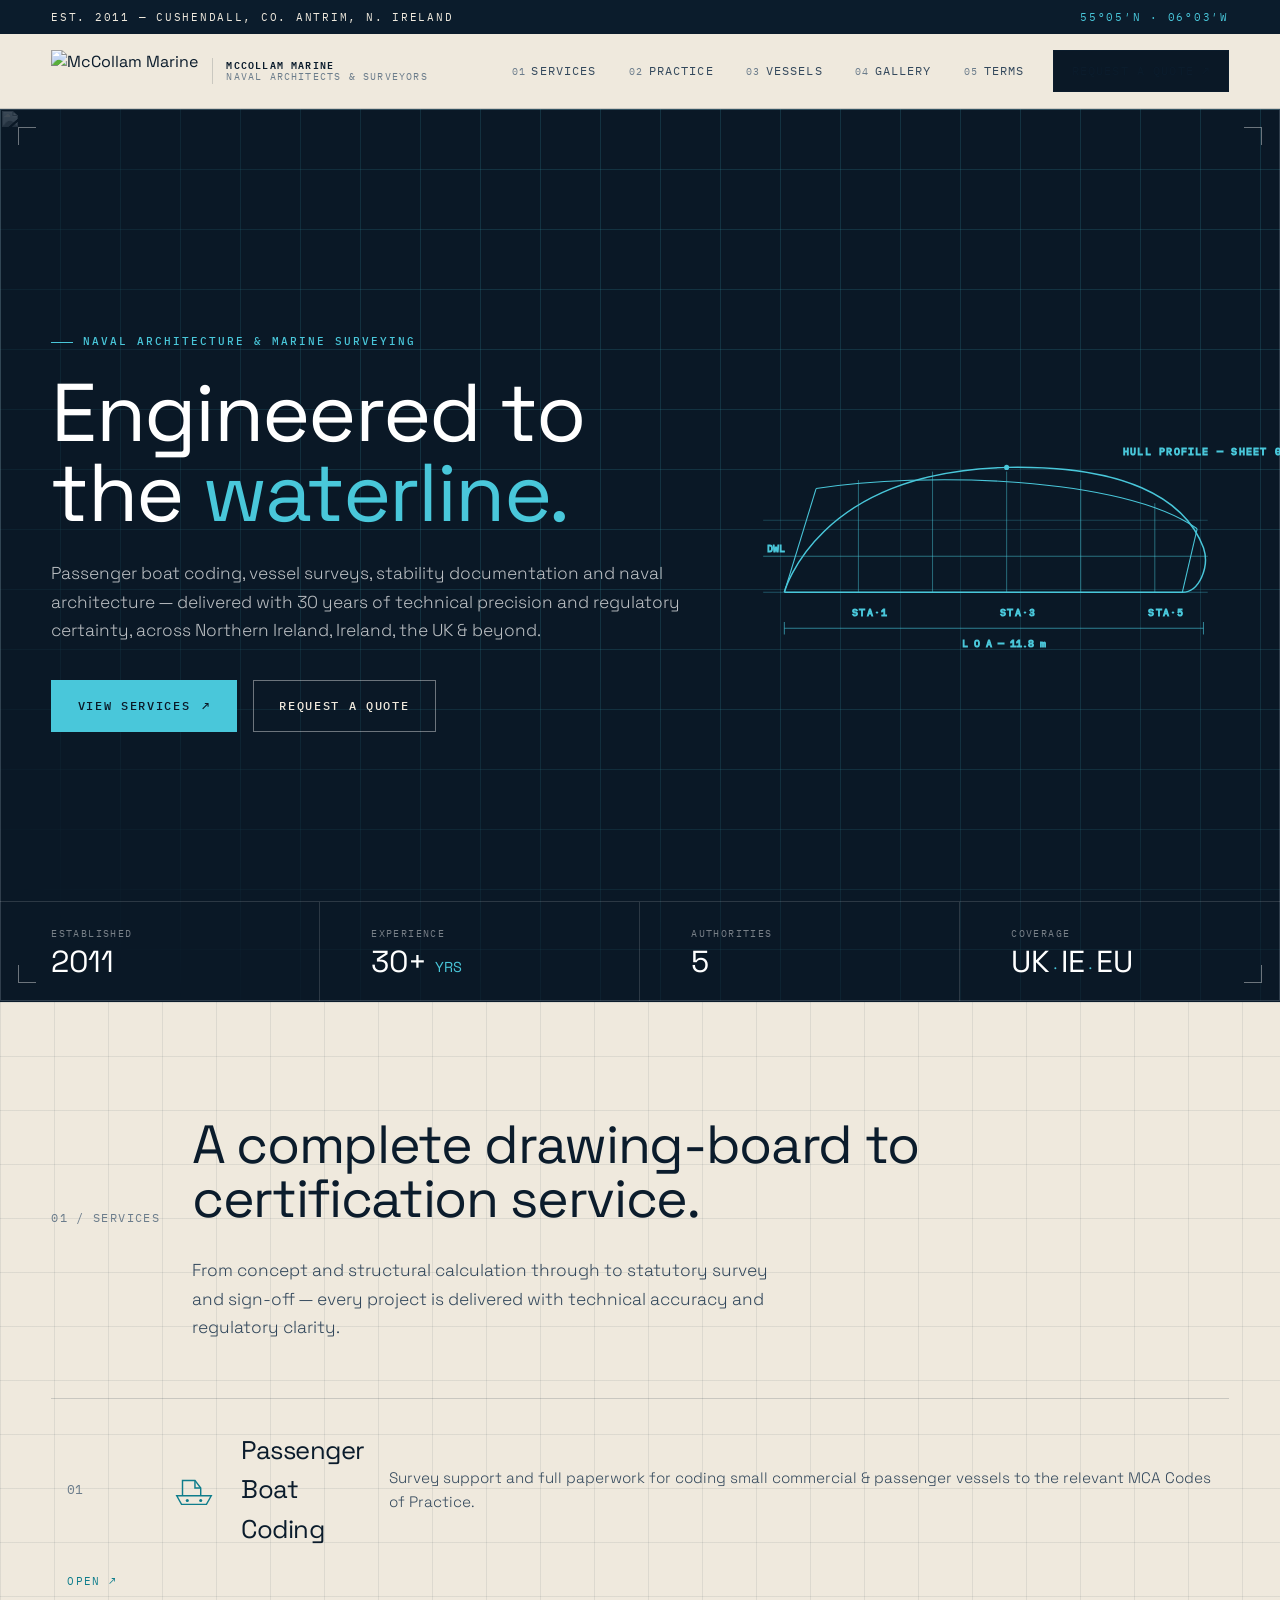
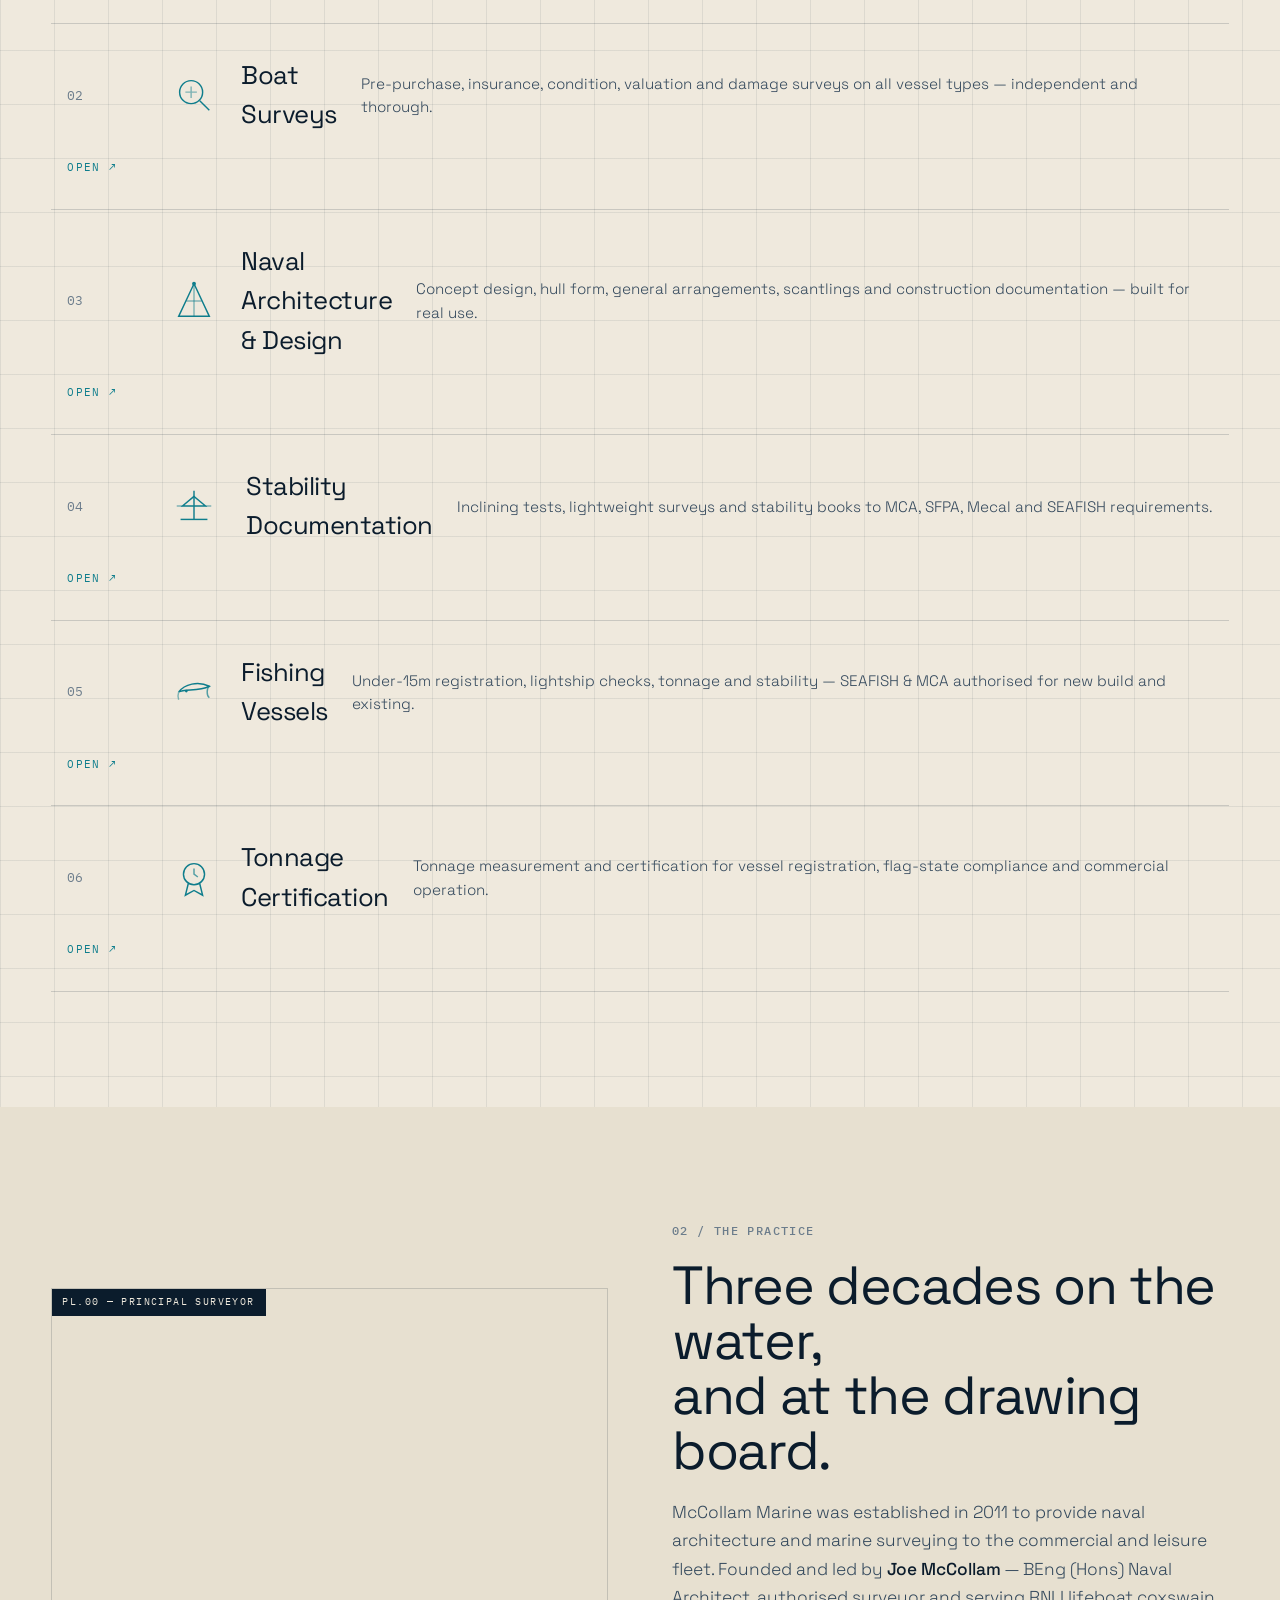
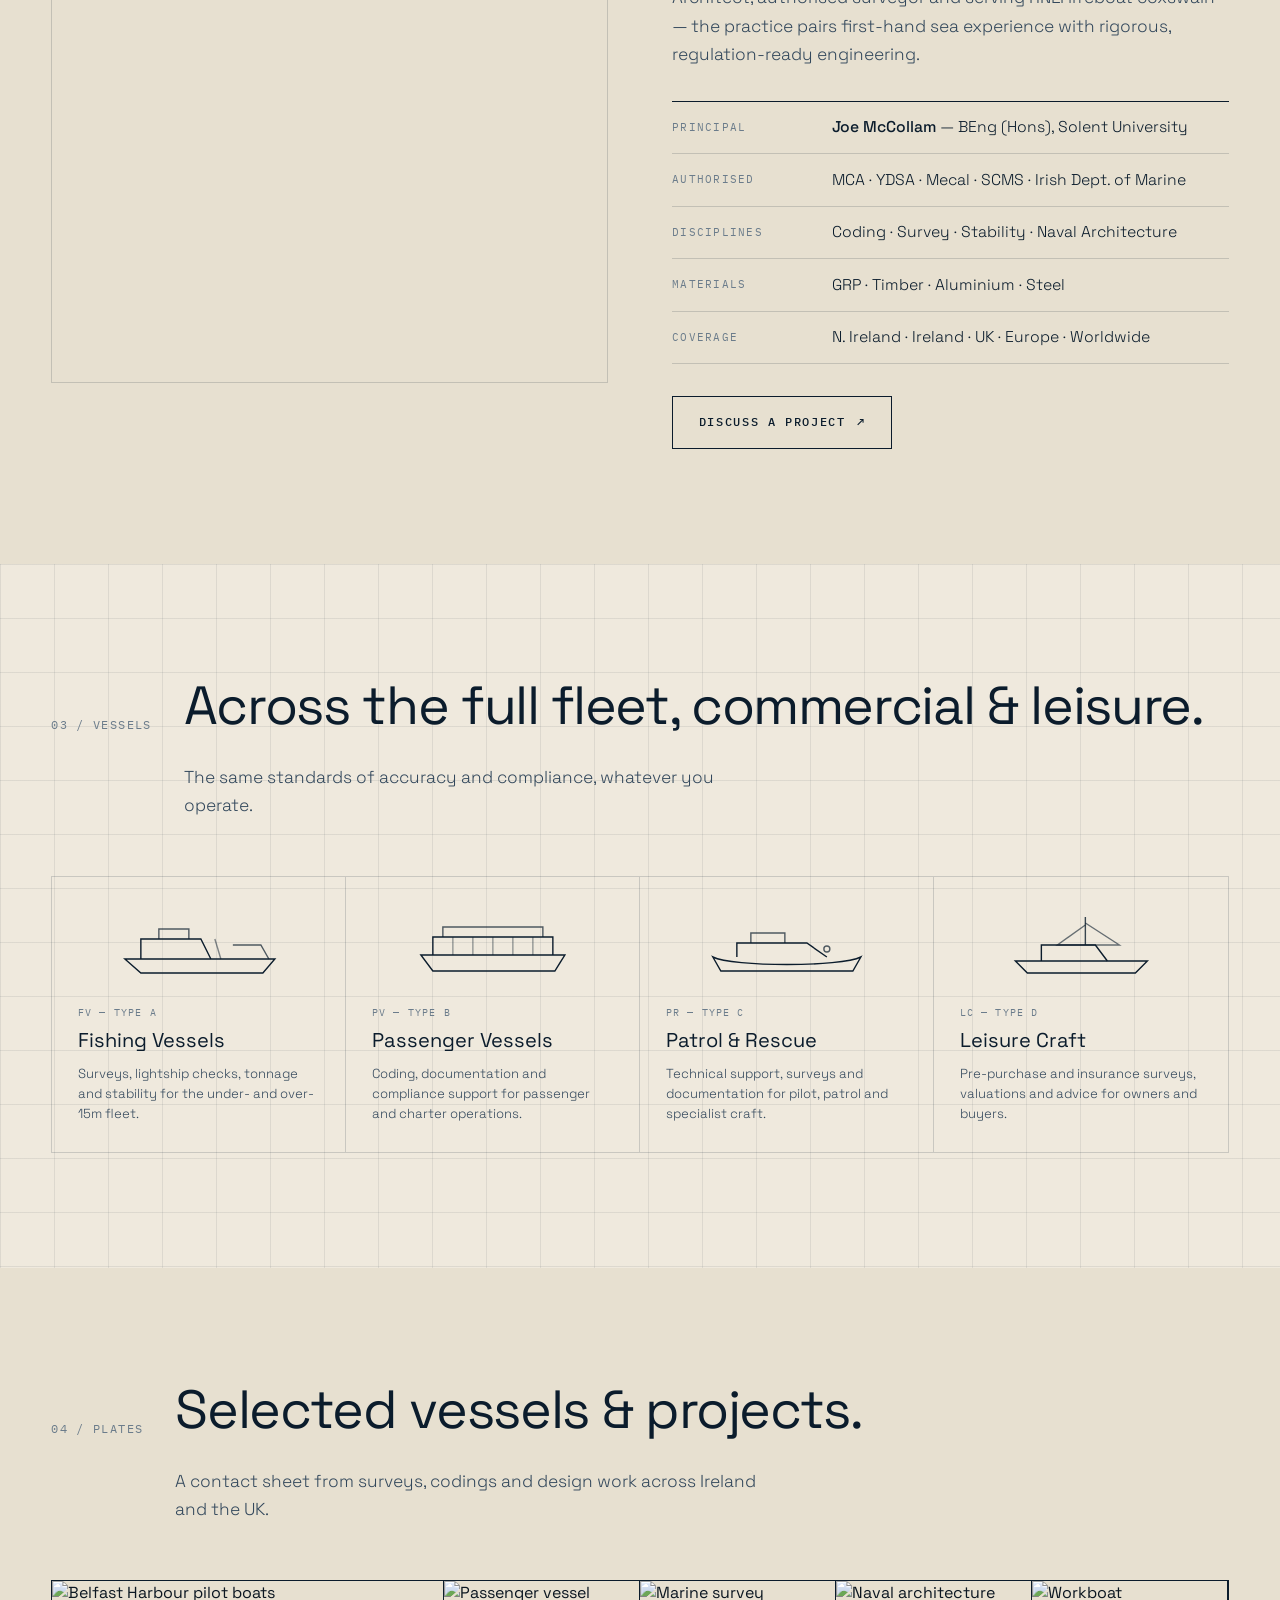
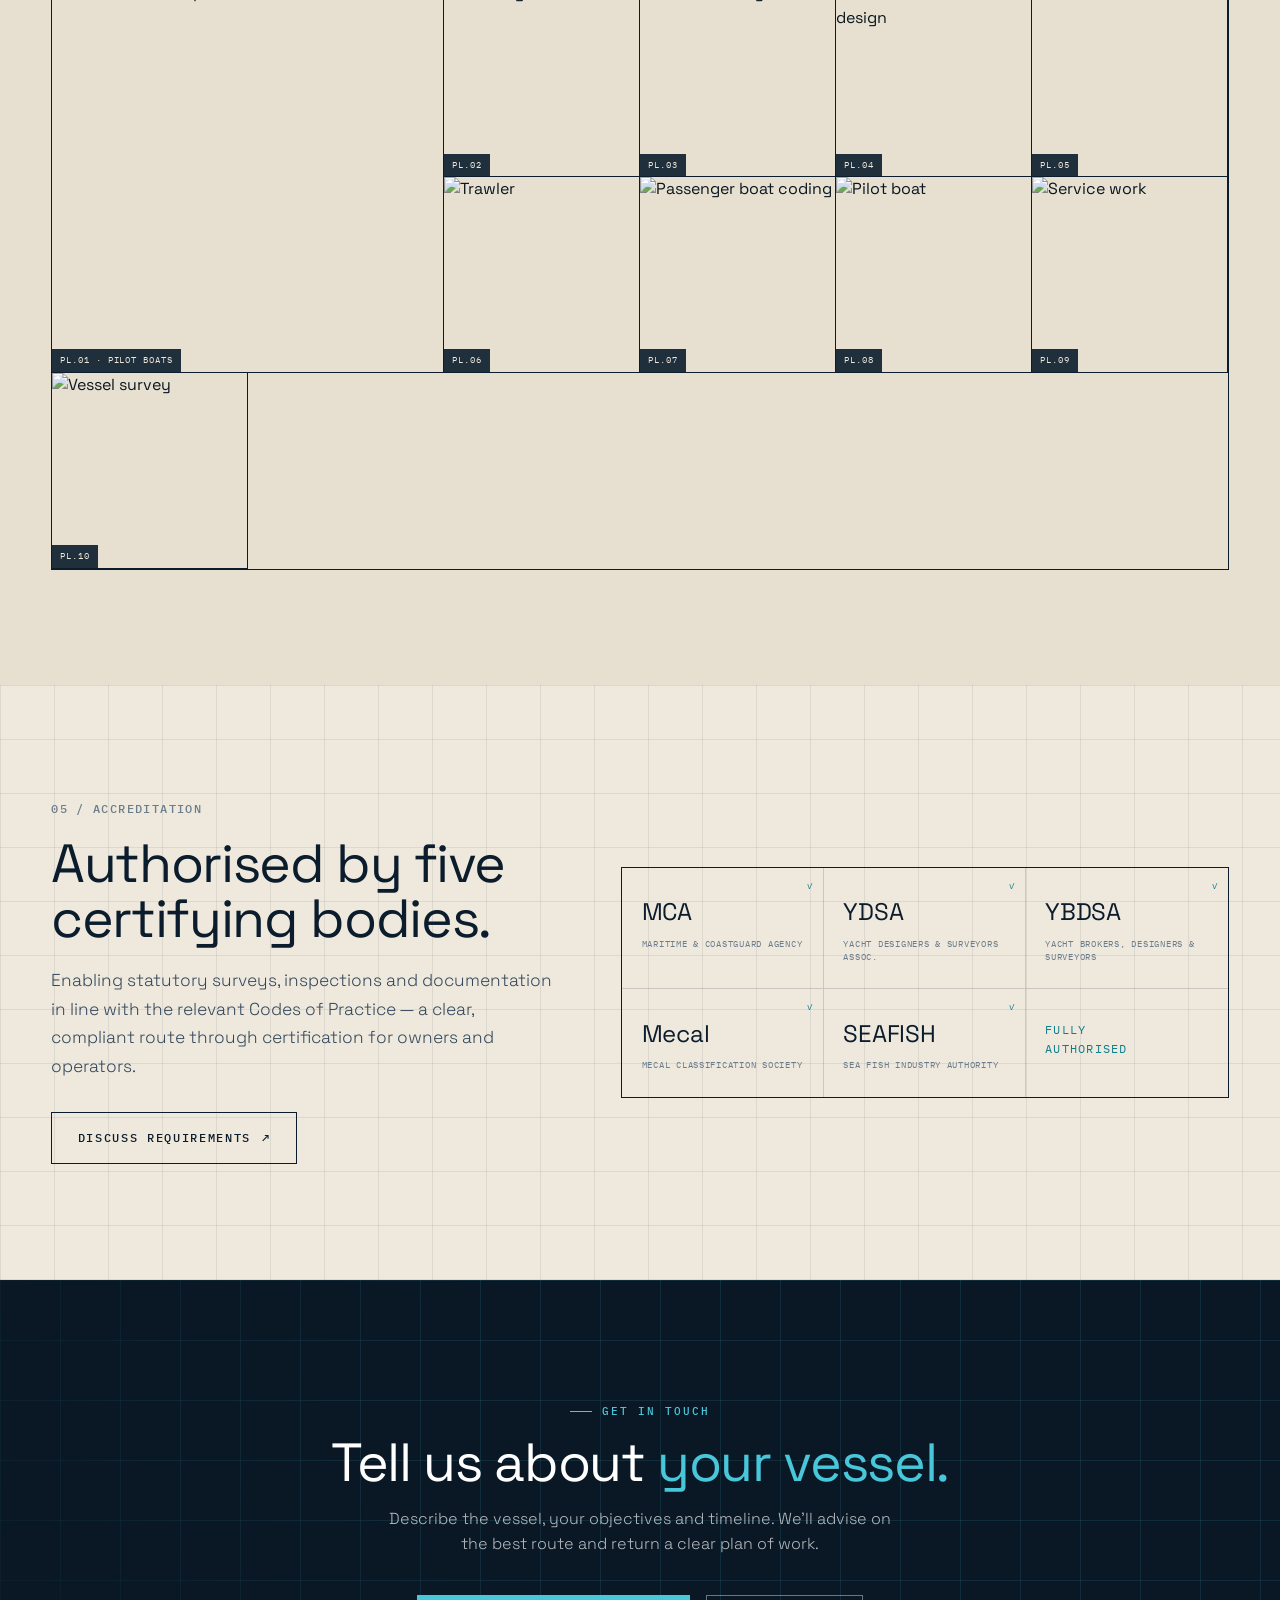
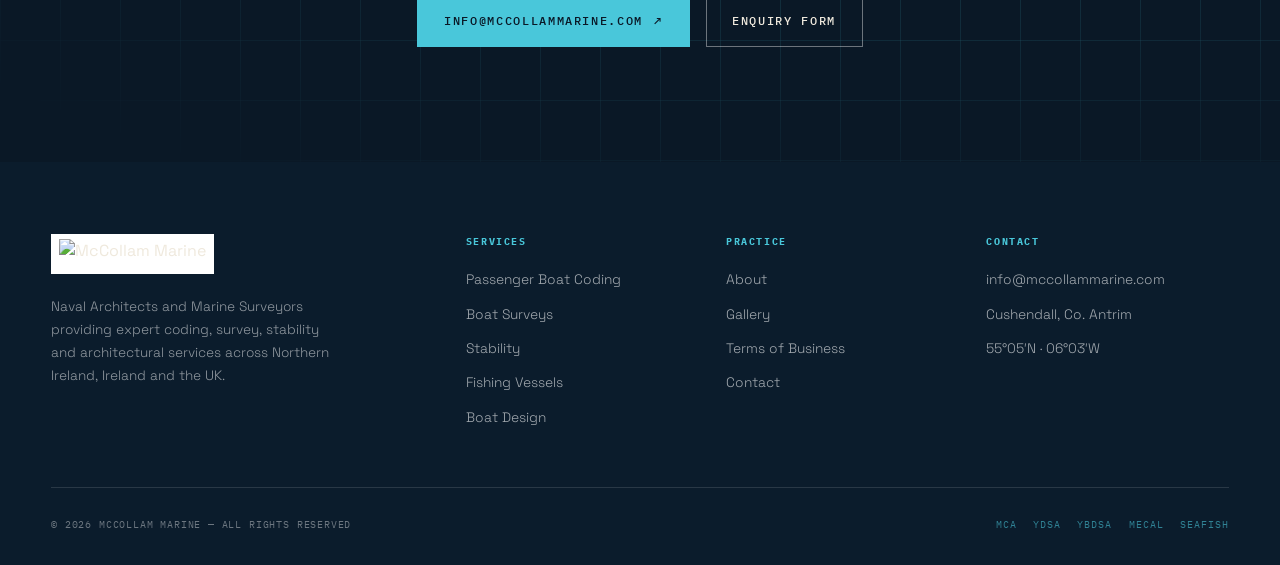
==== commit 70c5a390: "Fix invisible content: make reveal pure-CSS (always visible), de-fragile about layout - Replace JS-g" ====
--- a/preview.html
+++ b/preview.html
@@ -1,4 +1,4 @@
-<!-- AUTO-GENERATED self-contained preview of index.html. Edit index.html + assets/, then regenerate. -->
+<!-- AUTO-GENERATED self-contained preview of index.html. -->
 <!DOCTYPE html>
 <html lang="en">
 <head>
@@ -334,13 +334,19 @@
 /* ============================================================
    reveal
    ============================================================ */
-.reveal{transition:opacity .7s var(--ease),transform .7s var(--ease)}
-html.js .reveal{opacity:0;transform:translateY(26px)}
-.reveal.in{opacity:1;transform:none}
-.reveal[data-d="1"]{transition-delay:.07s}
-.reveal[data-d="2"]{transition-delay:.14s}
-.reveal[data-d="3"]{transition-delay:.21s}
-@media(prefers-reduced-motion:reduce){html{scroll-behavior:auto}.reveal{opacity:1;transform:none;transition:none}}
+/* ============================================================
+   reveal — pure-CSS entrance. Content is ALWAYS visible at rest;
+   if animations/JS don't run, everything still shows.
+   ============================================================ */
+@keyframes mm-rise{from{opacity:0;transform:translateY(24px)}to{opacity:1;transform:none}}
+.reveal{opacity:1}
+@media(prefers-reduced-motion:no-preference){
+  .reveal{animation:mm-rise .7s var(--ease) both}
+  .reveal[data-d="1"]{animation-delay:.10s}
+  .reveal[data-d="2"]{animation-delay:.20s}
+  .reveal[data-d="3"]{animation-delay:.30s}
+}
+@media(prefers-reduced-motion:reduce){html{scroll-behavior:auto}}
 
 /* draw-on for schematic strokes */
 .draw{}
@@ -539,16 +545,16 @@
 </section>
 
 <!-- ============ ABOUT / DATA SHEET ============ -->
-<section class="section about" id="about">
-  <div class="wrap" style="display:contents">
-    <div class="ds-figure reveal" style="padding-left:var(--gutter)">
+<section class="section" id="about" style="background:var(--paper-2)">
+  <div class="wrap about">
+    <div class="ds-figure reveal">
       <div class="frame">
         <span class="plate">PL.00 — Principal Surveyor</span>
         <img src="https://mccollammarine.com/wp-content/uploads/2026/01/pilot-3-1024x768.jpg" alt="Pilot vessel underway">
         <span class="dim r">SCALE 1:1 · ON SITE</span>
       </div>
     </div>
-    <div class="ds-text reveal" data-d="1" style="padding-right:var(--gutter)">
+    <div class="ds-text reveal" data-d="1">
       <div class="num mono" style="color:var(--ink-3);font-size:.72rem;letter-spacing:.12em;margin-bottom:1.2rem">02 / THE PRACTICE</div>
       <h2 class="h2">Three decades on the water,<br>and at the drawing board.</h2>
       <p class="lead" style="margin-top:1.2rem">McCollam Marine was established in 2011 to provide naval architecture and marine surveying to the commercial and leisure fleet. Founded and led by <b style="font-weight:500;color:var(--ink)">Joe McCollam</b> — BEng (Hons) Naval Architect, authorised surveyor and serving RNLI lifeboat coxswain — the practice pairs first-hand sea experience with rigorous, regulation-ready engineering.</p>
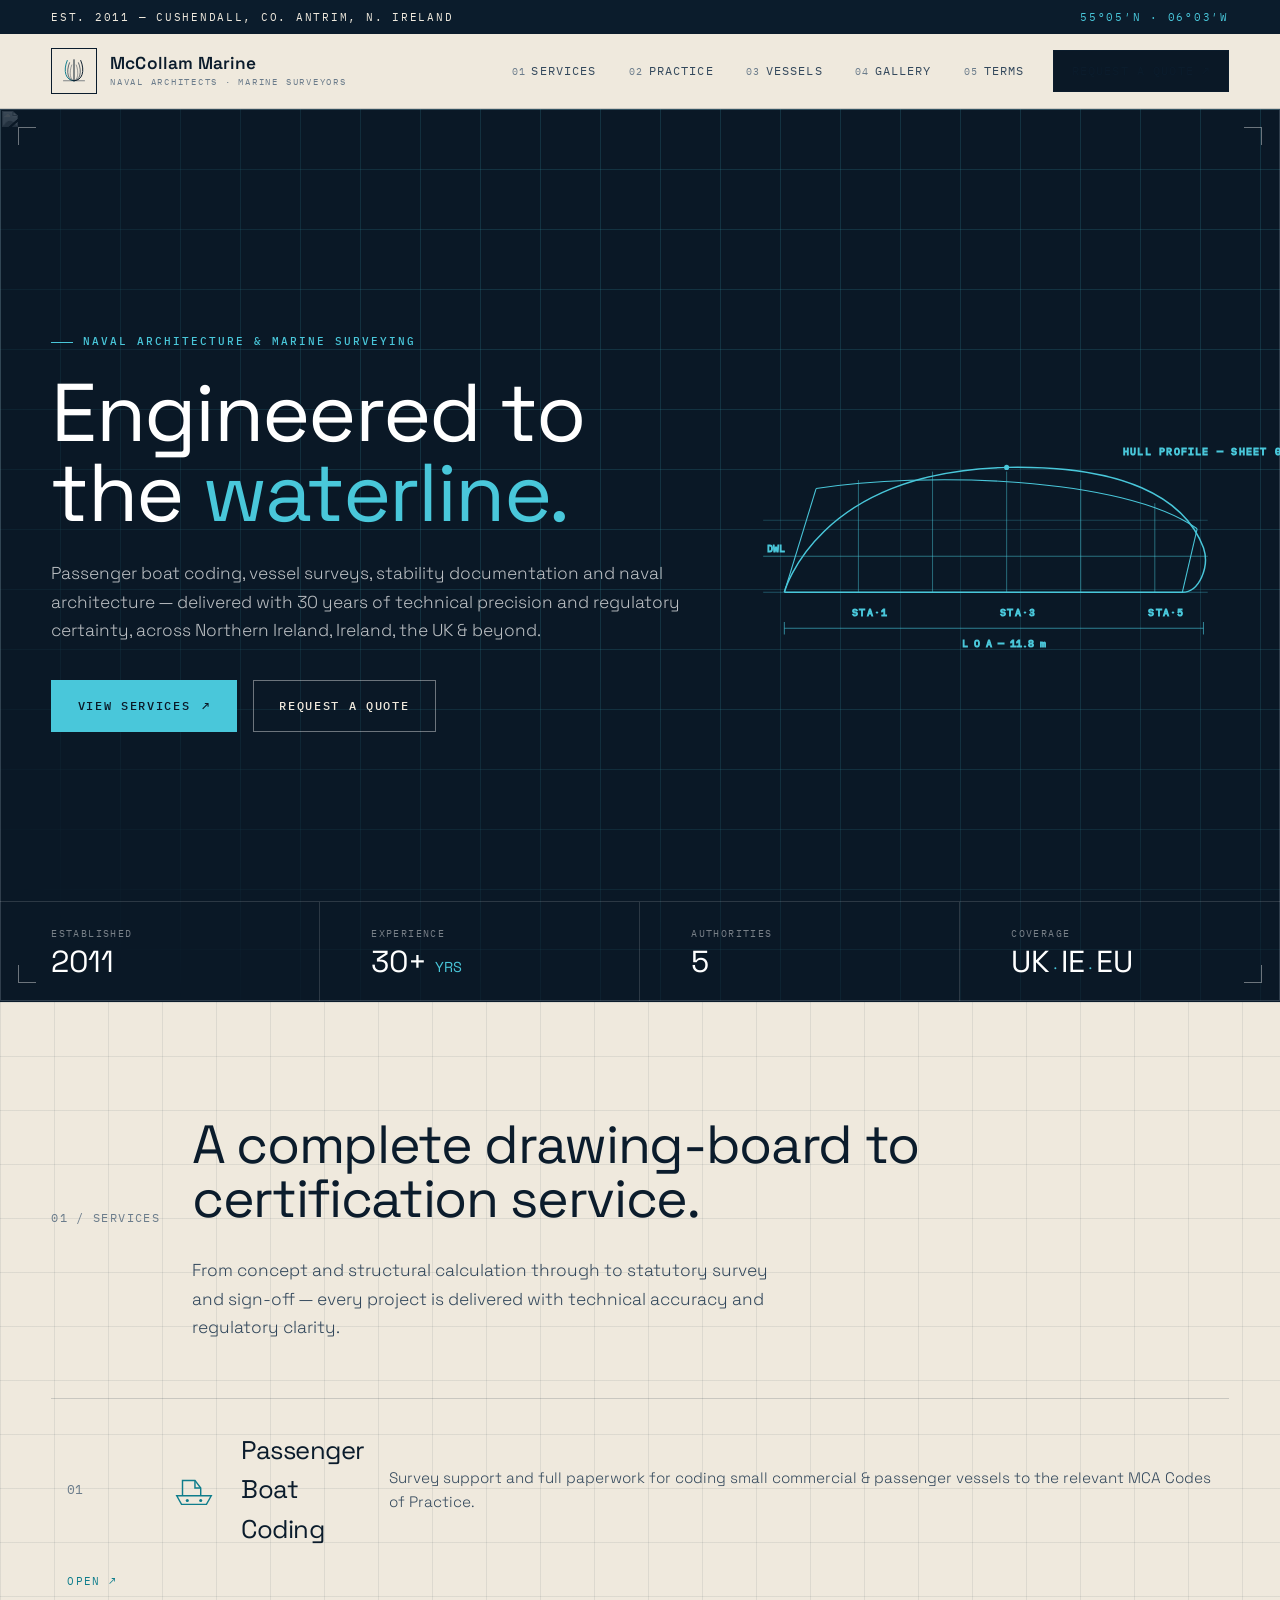
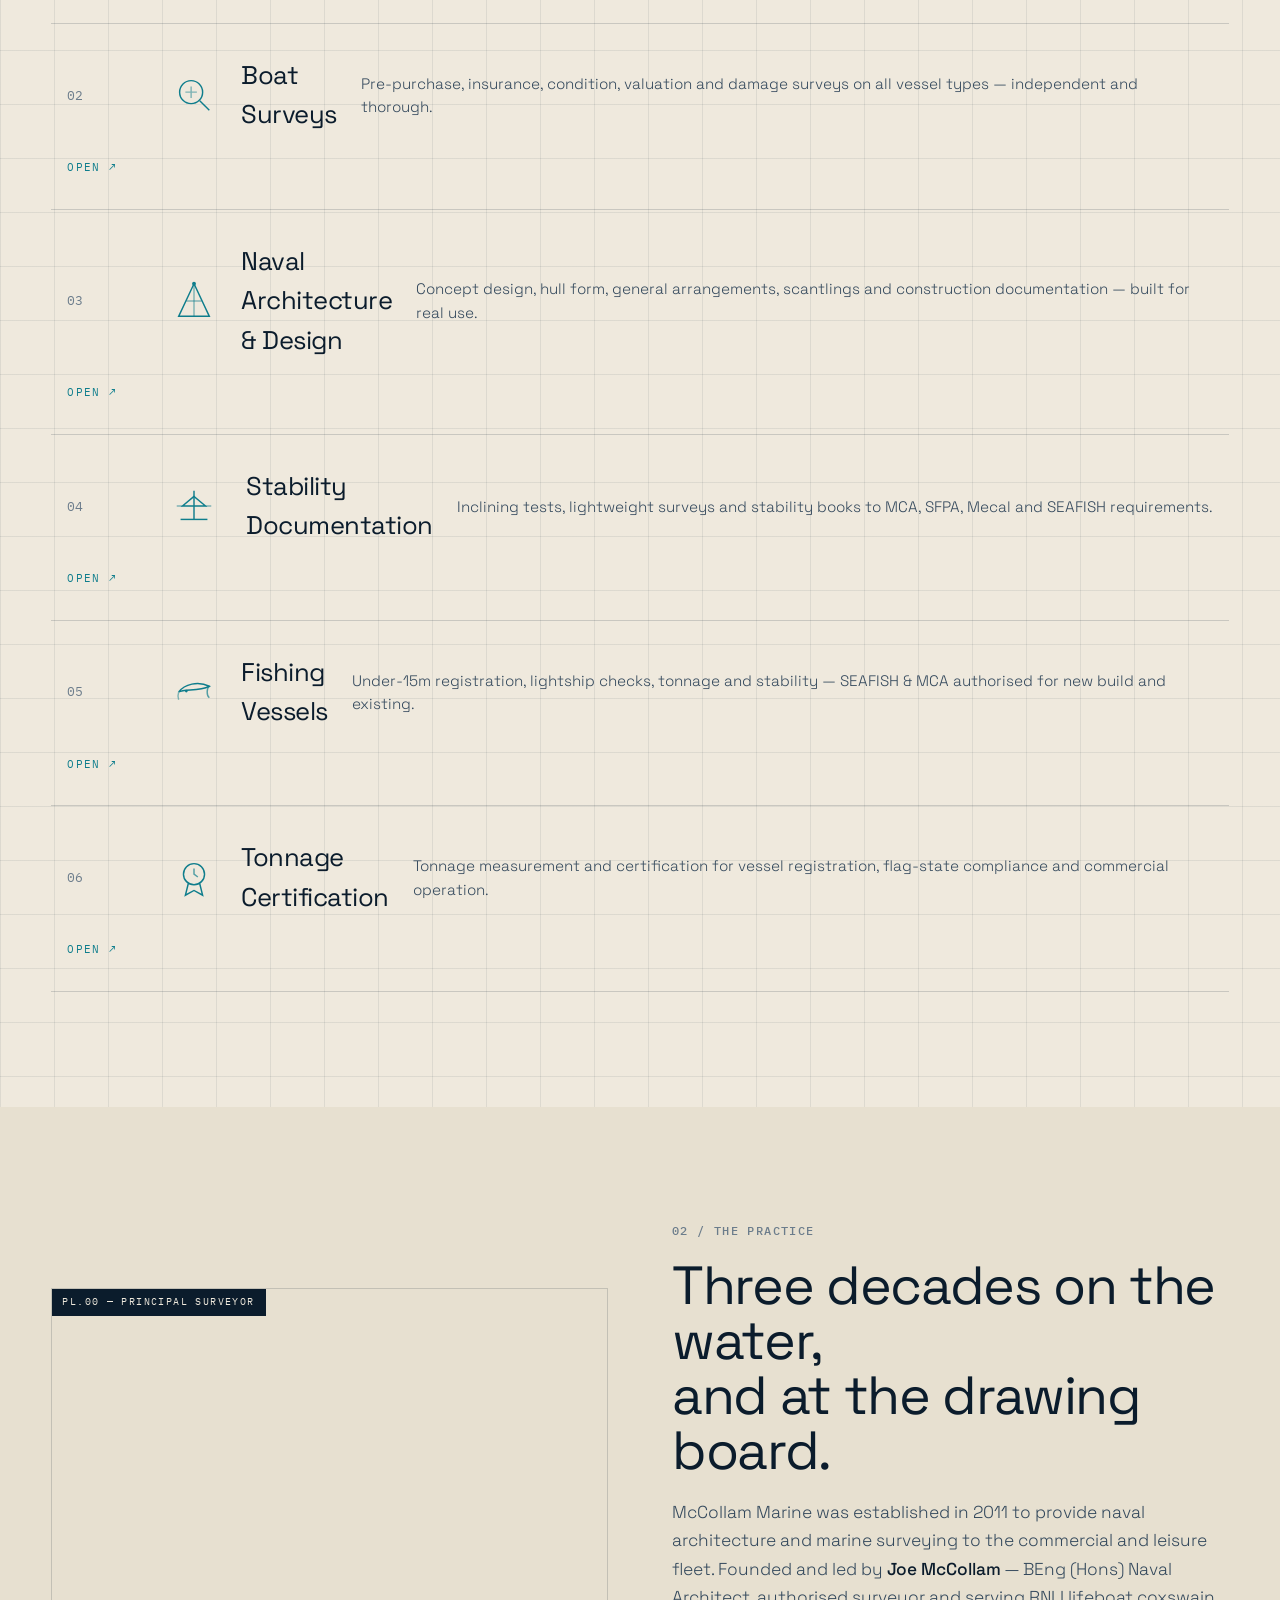
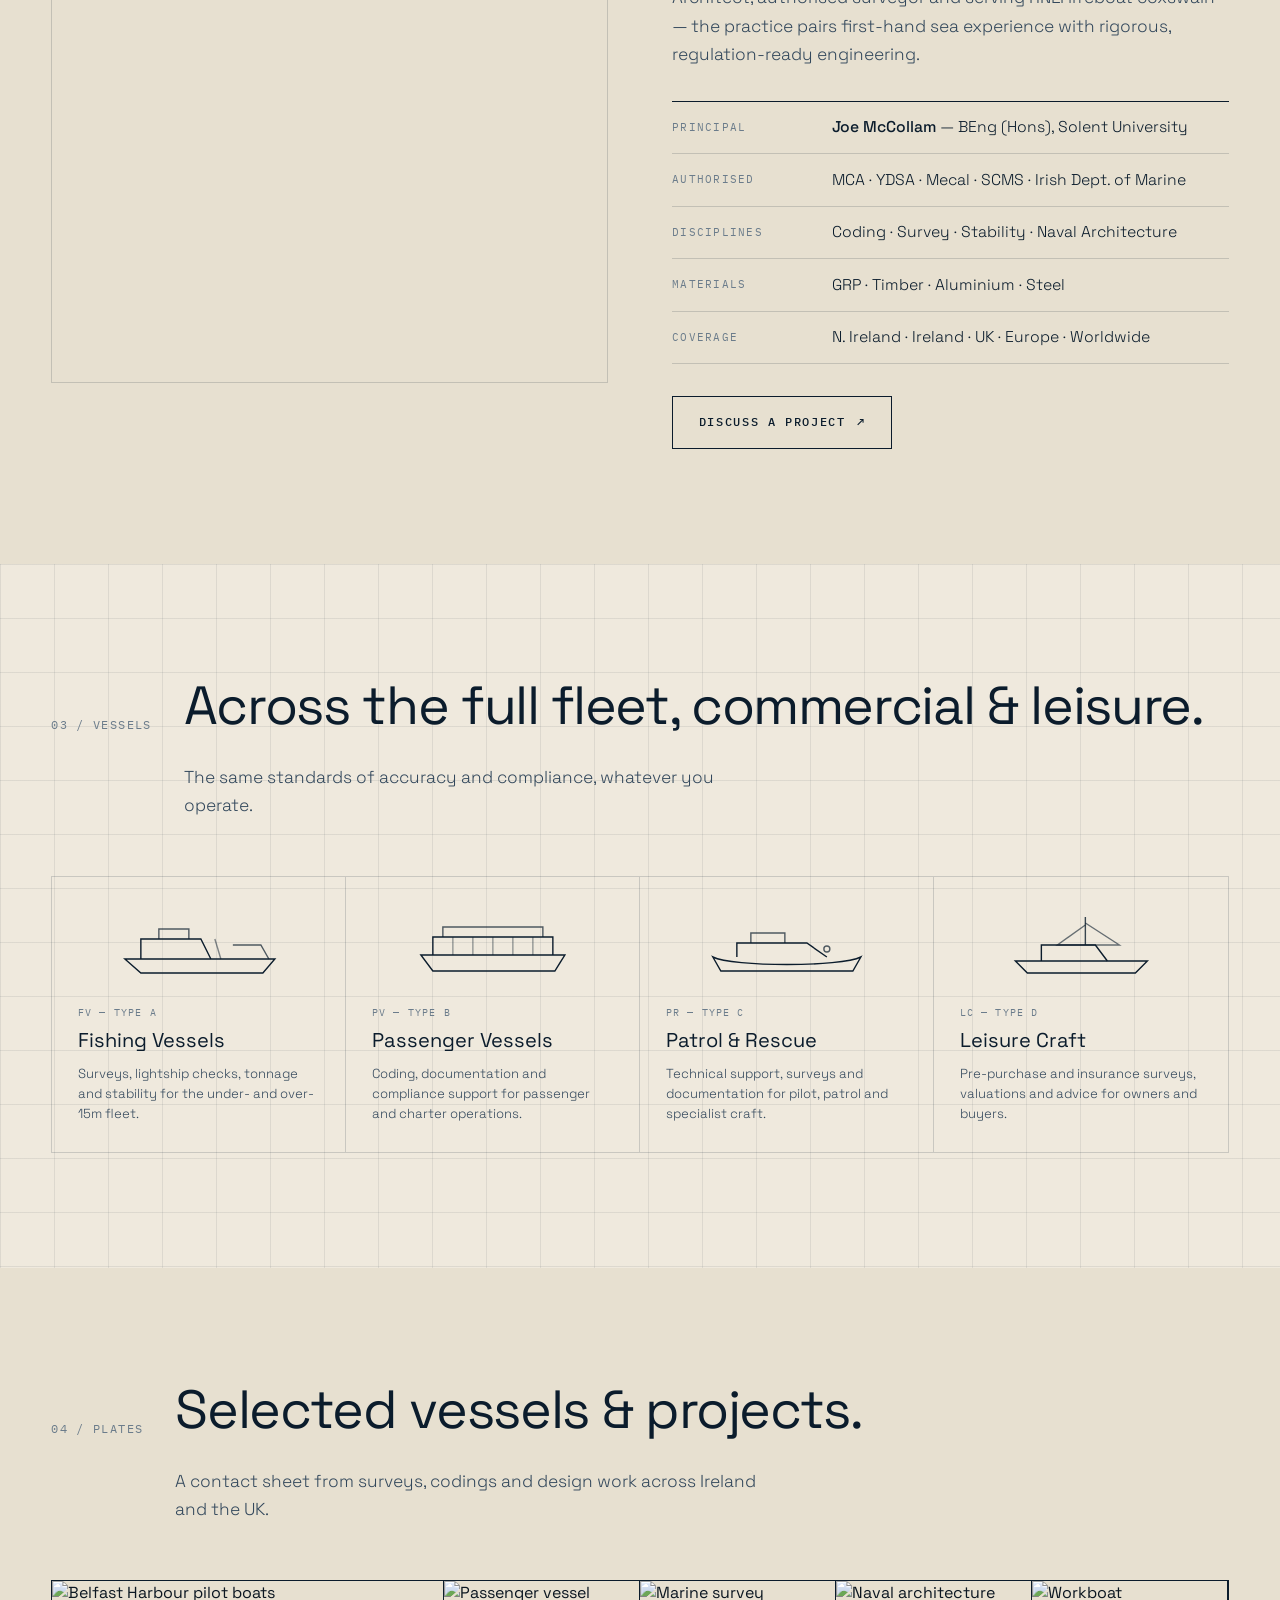
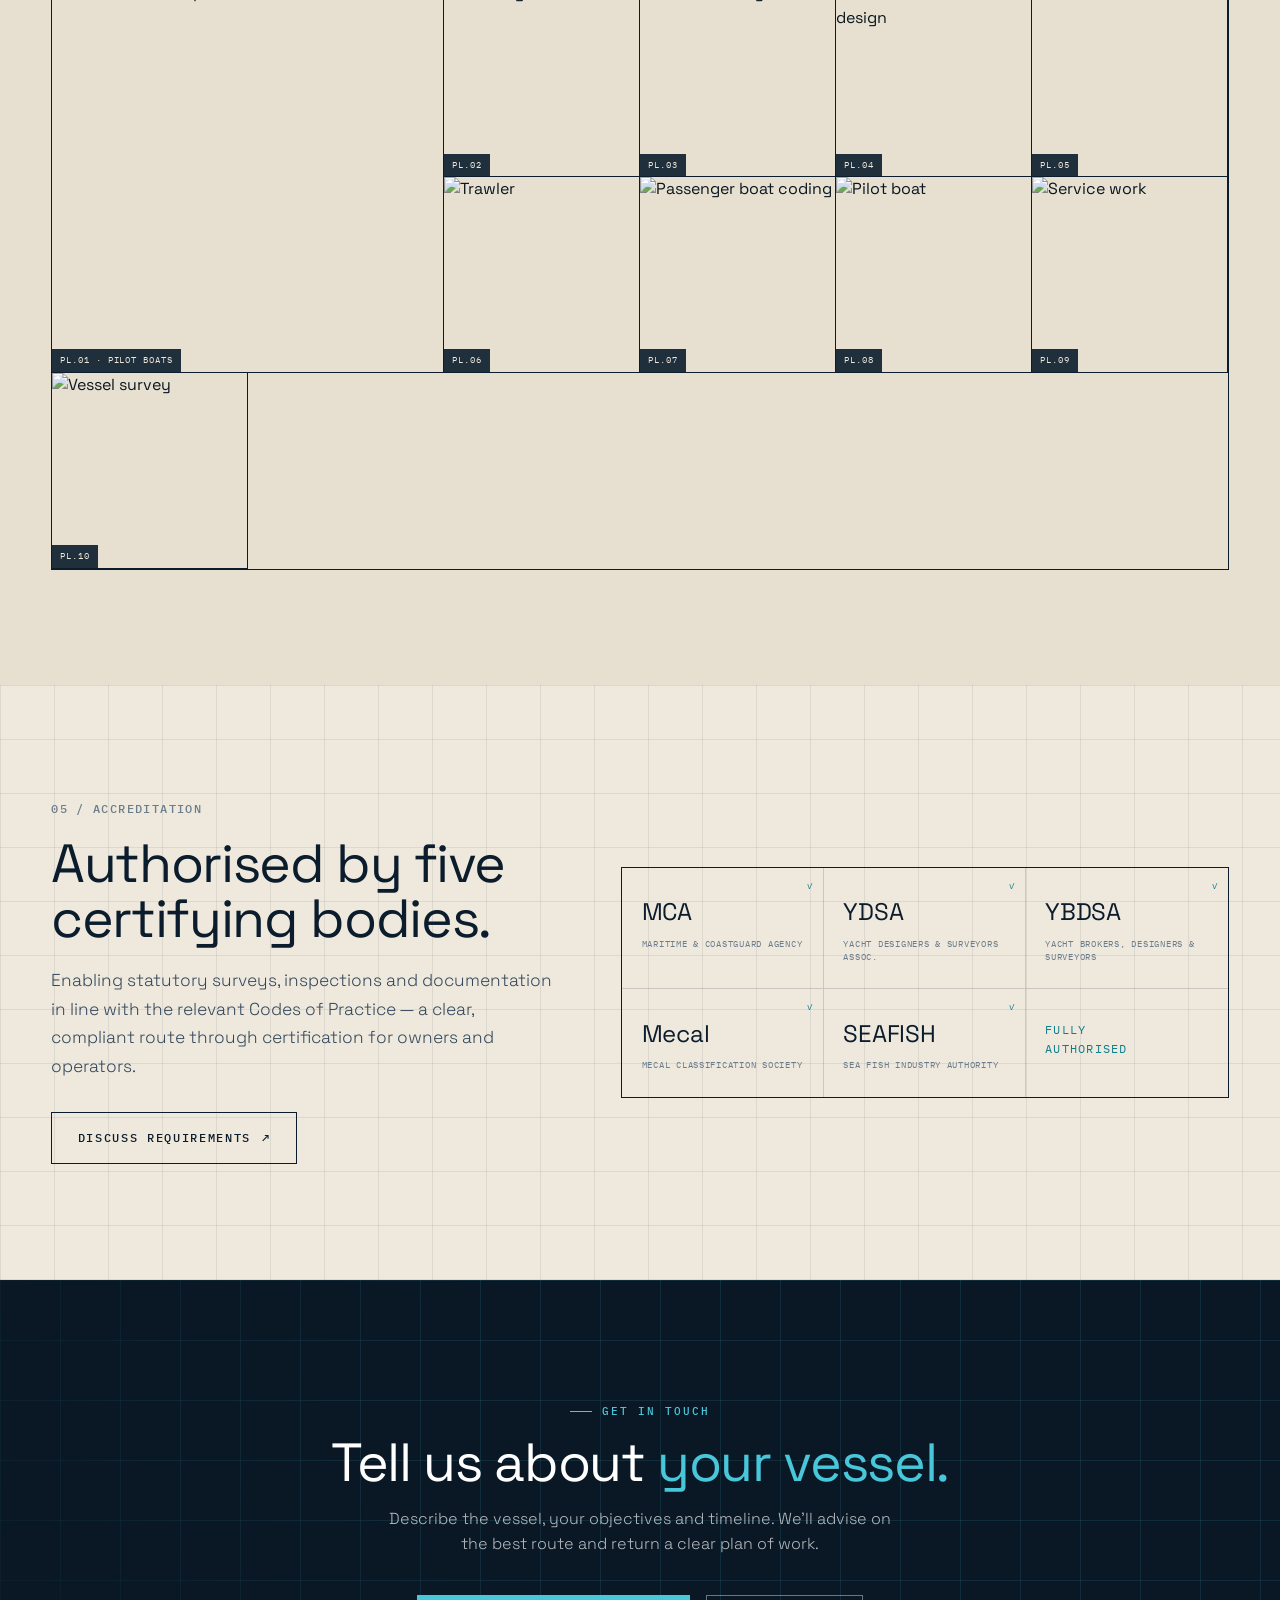
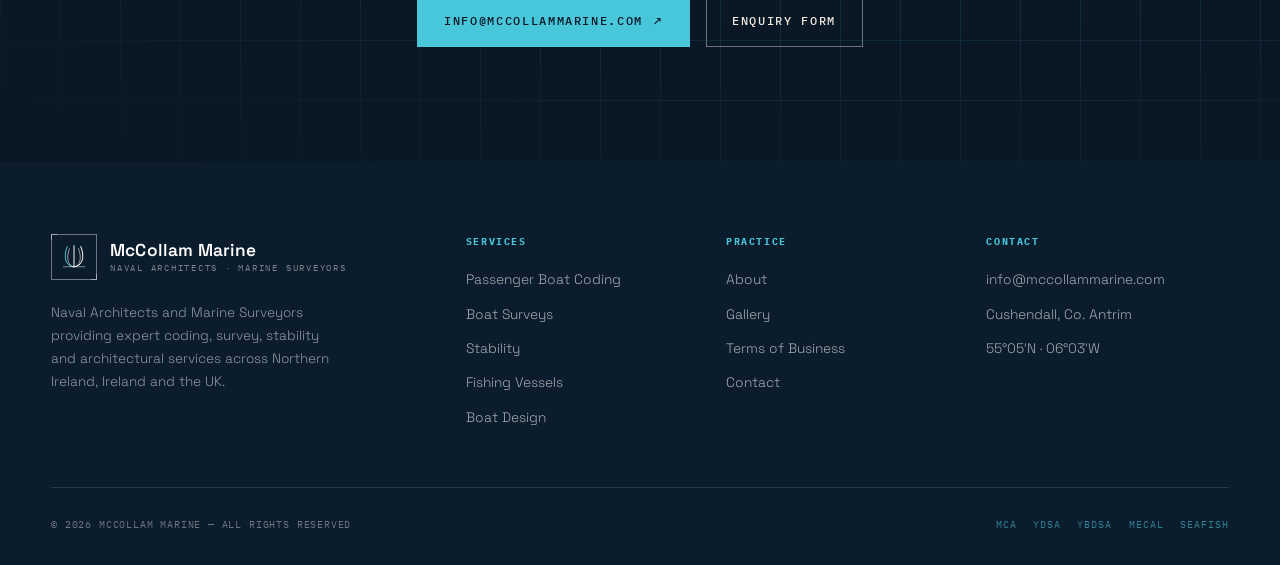
==== commit cb0e7340: "Custom SVG logo lockup + responsive top bar - Replace low-res white-box JPG logo with crisp SVG body" ====
--- a/preview.html
+++ b/preview.html
@@ -126,15 +126,25 @@
 .topbar .wrap{display:flex;justify-content:space-between;align-items:center;height:34px;gap:1rem;overflow:hidden;white-space:nowrap}
 .topbar .t-r{color:var(--cyan)}
 .topbar .dim{color:rgba(255,255,255,.5)}
+.topbar .t-short{display:none}
+.topbar .t-l{overflow:hidden;text-overflow:ellipsis;min-width:0;white-space:nowrap}
+.topbar .t-r{flex:none}
 
 .site-header{position:sticky;top:0;z-index:1000;background:var(--paper);border-bottom:1px solid var(--line);
   transition:box-shadow .4s var(--ease)}
 .site-header.scrolled{box-shadow:0 1px 0 var(--line),0 12px 30px -20px rgba(11,28,44,.5)}
 .header-inner{display:flex;align-items:center;justify-content:space-between;height:74px}
-.brand{display:flex;align-items:center;gap:.85rem}
-.brand img{height:42px;width:auto}
-.brand .b-meta{font-family:var(--mono);font-size:.62rem;letter-spacing:.12em;text-transform:uppercase;color:var(--ink-3);line-height:1.3;border-left:1px solid var(--line);padding-left:.85rem}
-.brand .b-meta b{color:var(--ink);font-weight:600;display:block}
+.brand{display:flex;align-items:center;gap:.8rem}
+.logomark{width:46px;height:46px;flex:none;display:grid;place-items:center;color:var(--ink);
+  border:1px solid var(--ink);position:relative}
+.logomark::before,.logomark::after{content:"";position:absolute;width:6px;height:6px;border:1px solid var(--ink)}
+.logomark::before{top:-1px;left:-1px;border-right:0;border-bottom:0}
+.logomark::after{bottom:-1px;right:-1px;border-left:0;border-top:0}
+.logomark svg{width:30px;height:30px}
+.wordmark{display:flex;flex-direction:column;line-height:1}
+.wordmark b{font-family:var(--display);font-weight:600;font-size:1.08rem;letter-spacing:.01em;color:var(--ink)}
+.wordmark i{font-family:var(--mono);font-style:normal;font-size:.55rem;letter-spacing:.2em;
+  text-transform:uppercase;color:var(--ink-3);margin-top:.34rem}
 .nav{display:flex;align-items:center;gap:.2rem}
 .nav a{position:relative;font-family:var(--mono);font-size:.72rem;letter-spacing:.1em;text-transform:uppercase;
   color:var(--ink-2);padding:.6rem .9rem;transition:color .25s}
@@ -320,7 +330,10 @@
 .footer{background:var(--ink);color:var(--paper)}
 .footer .wrap{padding-block:4.5rem 2rem}
 .f-top{display:grid;grid-template-columns:1.7fr 1fr 1fr 1.1fr;gap:2.5rem;padding-bottom:3rem;border-bottom:1px solid rgba(255,255,255,.12)}
-.footer .brand img{height:40px;background:#fff;padding:.3rem .5rem}
+.footer .logomark{color:#fff;border-color:rgba(255,255,255,.4)}
+.footer .logomark::before,.footer .logomark::after{border-color:rgba(255,255,255,.4)}
+.footer .wordmark b{color:#fff}
+.footer .wordmark i{color:rgba(255,255,255,.45)}
 .f-desc{color:rgba(255,255,255,.55);font-size:.85rem;font-weight:300;line-height:1.7;max-width:32ch;margin-top:1.3rem}
 .footer h5{font-family:var(--mono);font-size:.62rem;letter-spacing:.16em;text-transform:uppercase;color:var(--cyan);margin-bottom:1.1rem}
 .footer ul li{margin-bottom:.6rem}
@@ -368,9 +381,12 @@
 @media(max-width:880px){
   .nav{display:none}
   .burger{display:flex}
-  .topbar .t-r{display:none}
+  .topbar{font-size:.6rem}
+  .topbar .t-full{display:none}
+  .topbar .t-short{display:inline}
   .sec-head{grid-template-columns:1fr}
   .sec-head .hr-lead{grid-column:1}
+  .wordmark b{font-size:.98rem}
 }
 @media(max-width:520px){
   .specstrip{grid-template-columns:1fr}
@@ -386,7 +402,7 @@
 <!-- ============ TOP BAR ============ -->
 <div class="topbar">
   <div class="wrap">
-    <span>EST. 2011 — Cushendall, Co. Antrim, N. Ireland</span>
+    <span class="t-l"><span class="t-full">EST. 2011 — Cushendall, Co. Antrim, N. Ireland</span><span class="t-short">EST. 2011 · Cushendall, Co. Antrim</span></span>
     <span class="t-r">55°05′N · 06°03′W</span>
   </div>
 </div>
@@ -394,9 +410,20 @@
 <!-- ============ HEADER ============ -->
 <header class="site-header">
   <div class="wrap header-inner">
-    <a class="brand" href="index.html" aria-label="McCollam Marine home">
-      <img src="https://mccollammarine.com/wp-content/uploads/2018/01/mccollam-logo-grey-blue-with-sections-and-grid.jpg" alt="McCollam Marine">
-      <span class="b-meta"><b>McCollam Marine</b>Naval Architects &amp; Surveyors</span>
+    <a class="brand" href="index.html" aria-label="McCollam Marine — home">
+      <span class="logomark" aria-hidden="true">
+        <svg viewBox="0 0 40 40" fill="none" stroke="currentColor" stroke-width="1.3" stroke-linecap="round">
+          <line x1="20" y1="5" x2="20" y2="33"/>
+          <path d="M20 33 C 31 33 35 20 29 6"/>
+          <path d="M20 33 C 28 33 31 21 26 9" opacity=".65"/>
+          <path d="M20 33 C 25 33 27 22 23 12" opacity=".4"/>
+          <path d="M20 33 C 9 33 5 20 11 6" stroke="var(--teal)"/>
+          <path d="M20 33 C 12 33 9 21 14 9" opacity=".65"/>
+          <path d="M20 33 C 15 33 13 22 17 12" opacity=".4"/>
+          <line x1="6" y1="33" x2="34" y2="33" opacity=".5"/>
+        </svg>
+      </span>
+      <span class="wordmark"><b>McCollam Marine</b><i>Naval Architects · Marine Surveyors</i></span>
     </a>
     <nav class="nav">
       <a href="#index"><span class="n">01</span>Services</a>
@@ -671,7 +698,19 @@
   <div class="wrap">
     <div class="f-top">
       <div>
-        <a class="brand" href="index.html"><img src="https://mccollammarine.com/wp-content/uploads/2018/01/mccollam-logo-grey-blue-with-sections-and-grid.jpg" alt="McCollam Marine"></a>
+        <a class="brand" href="index.html" aria-label="McCollam Marine — home">
+          <span class="logomark" aria-hidden="true">
+            <svg viewBox="0 0 40 40" fill="none" stroke="currentColor" stroke-width="1.3" stroke-linecap="round">
+              <line x1="20" y1="5" x2="20" y2="33"/>
+              <path d="M20 33 C 31 33 35 20 29 6"/>
+              <path d="M20 33 C 28 33 31 21 26 9" opacity=".6"/>
+              <path d="M20 33 C 9 33 5 20 11 6" stroke="var(--cyan)"/>
+              <path d="M20 33 C 12 33 9 21 14 9" opacity=".6"/>
+              <line x1="6" y1="33" x2="34" y2="33" opacity=".5"/>
+            </svg>
+          </span>
+          <span class="wordmark"><b>McCollam Marine</b><i>Naval Architects · Marine Surveyors</i></span>
+        </a>
         <p class="f-desc">Naval Architects and Marine Surveyors providing expert coding, survey, stability and architectural services across Northern Ireland, Ireland and the UK.</p>
       </div>
       <div>
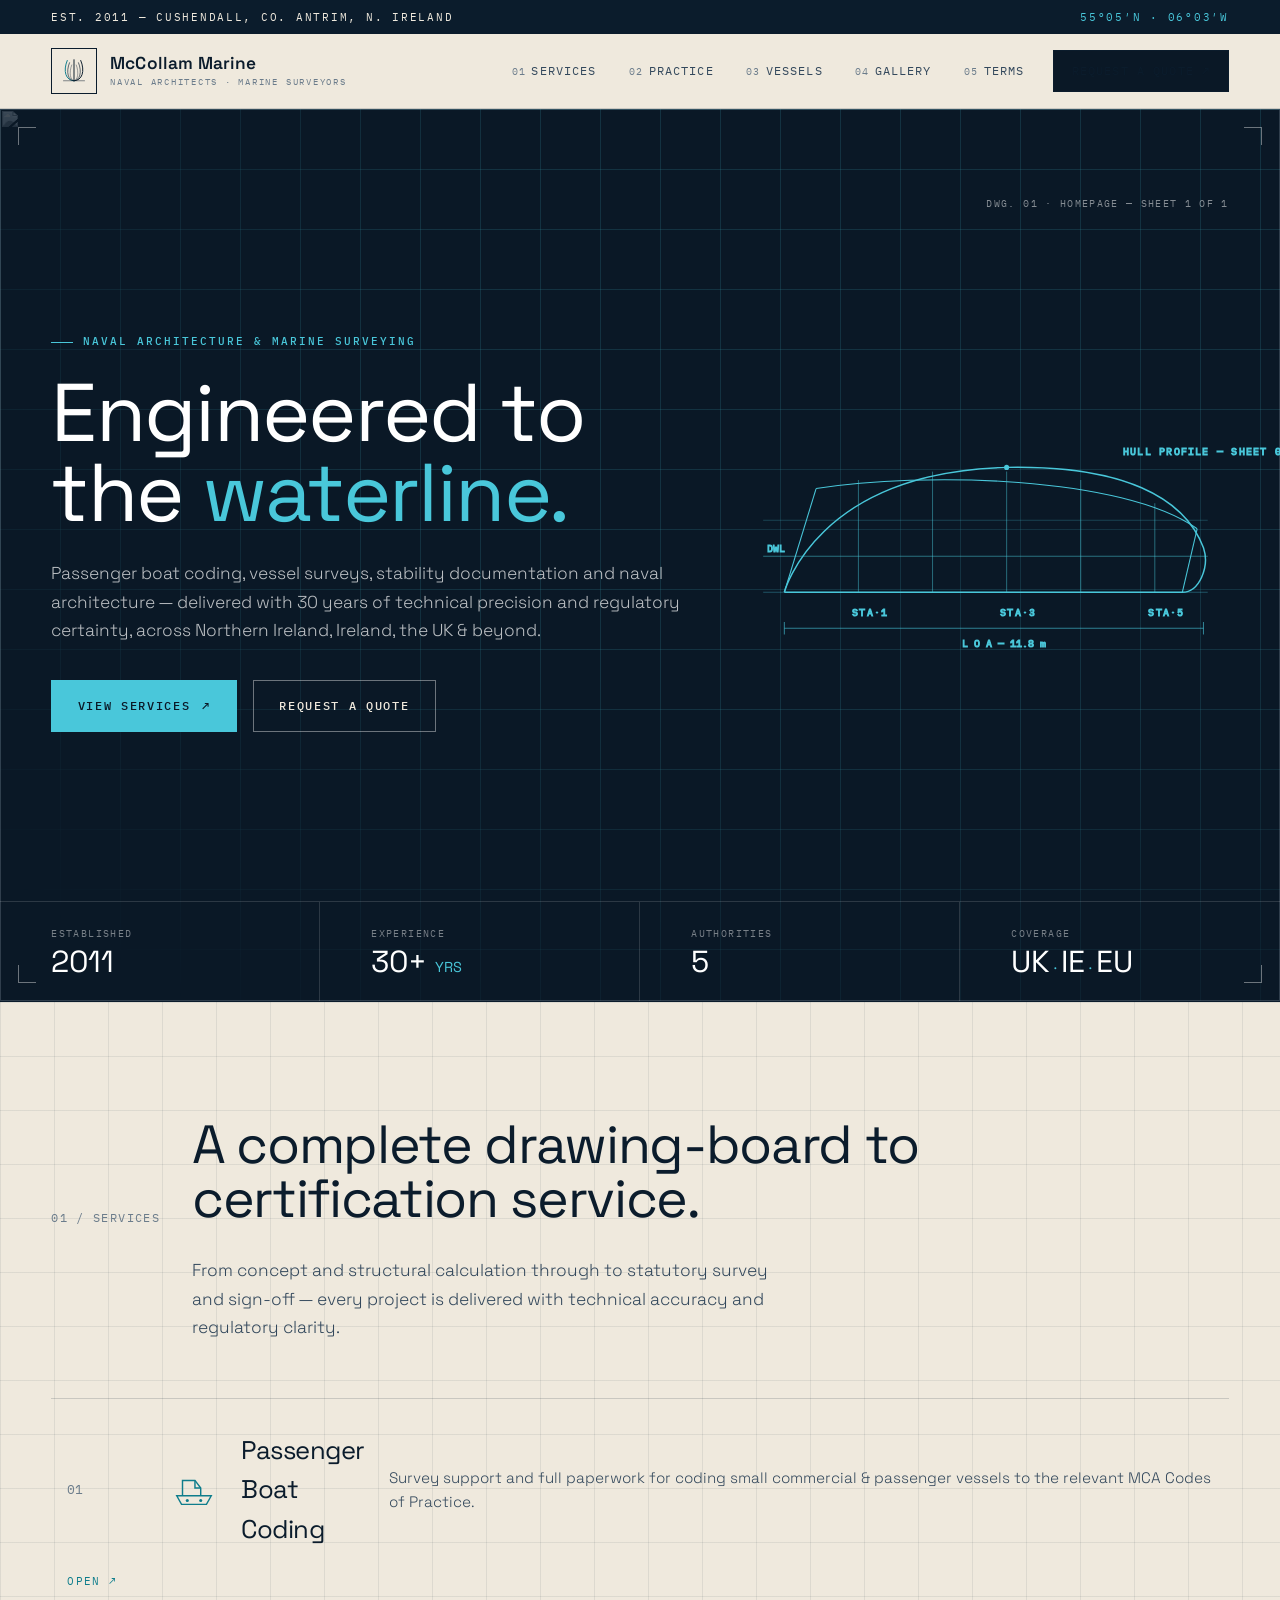
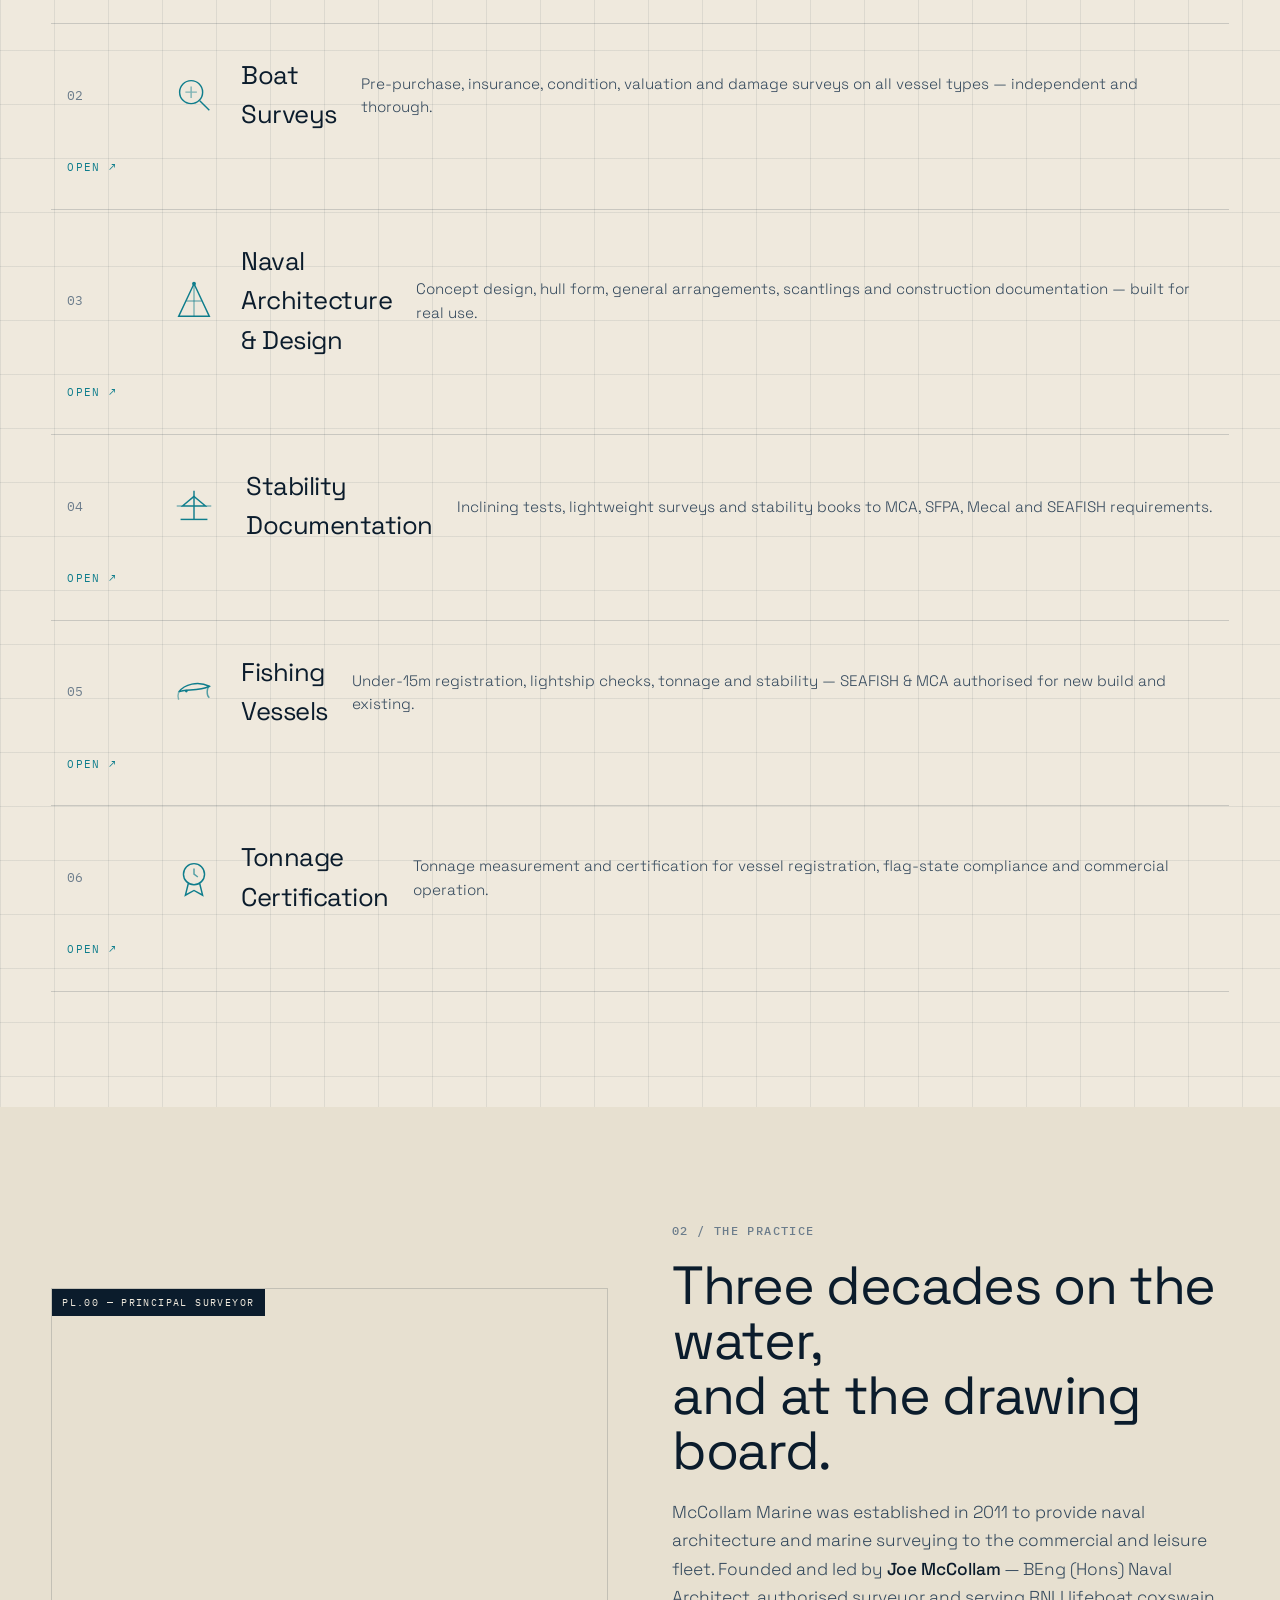
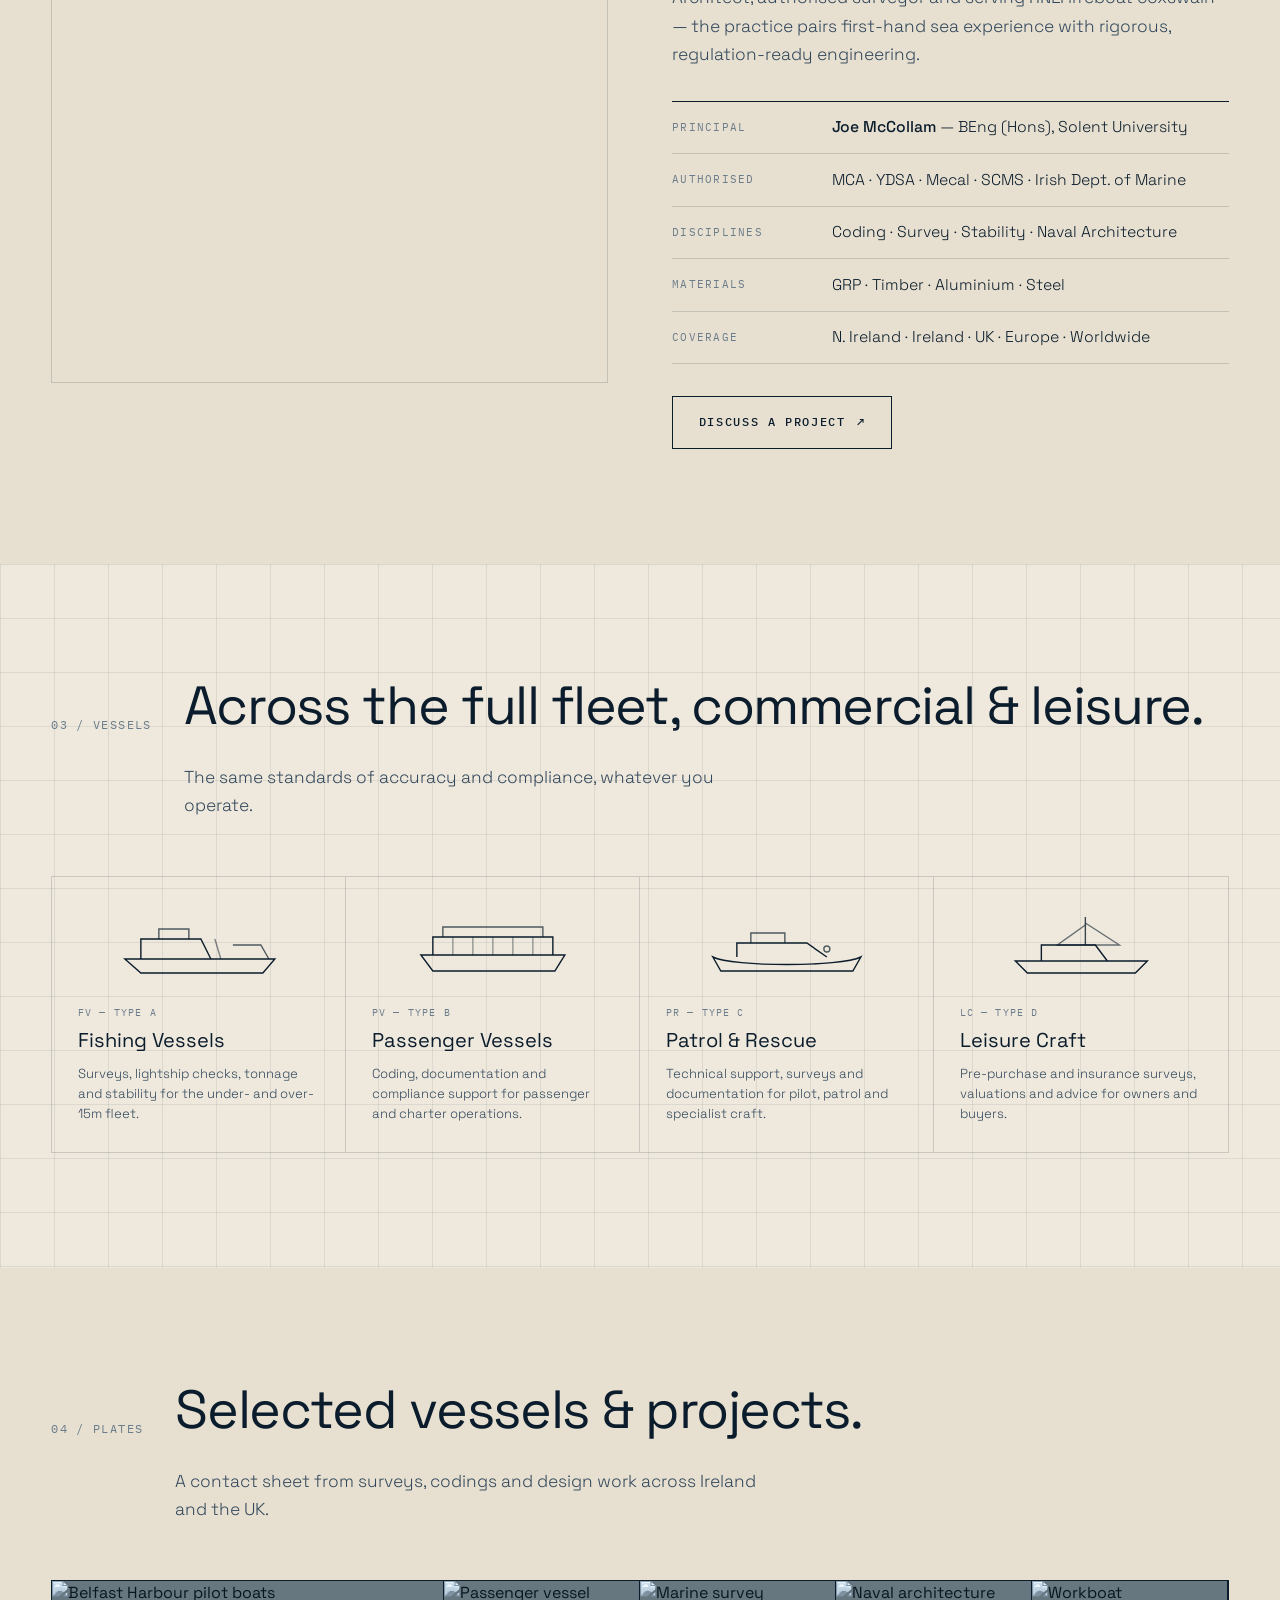
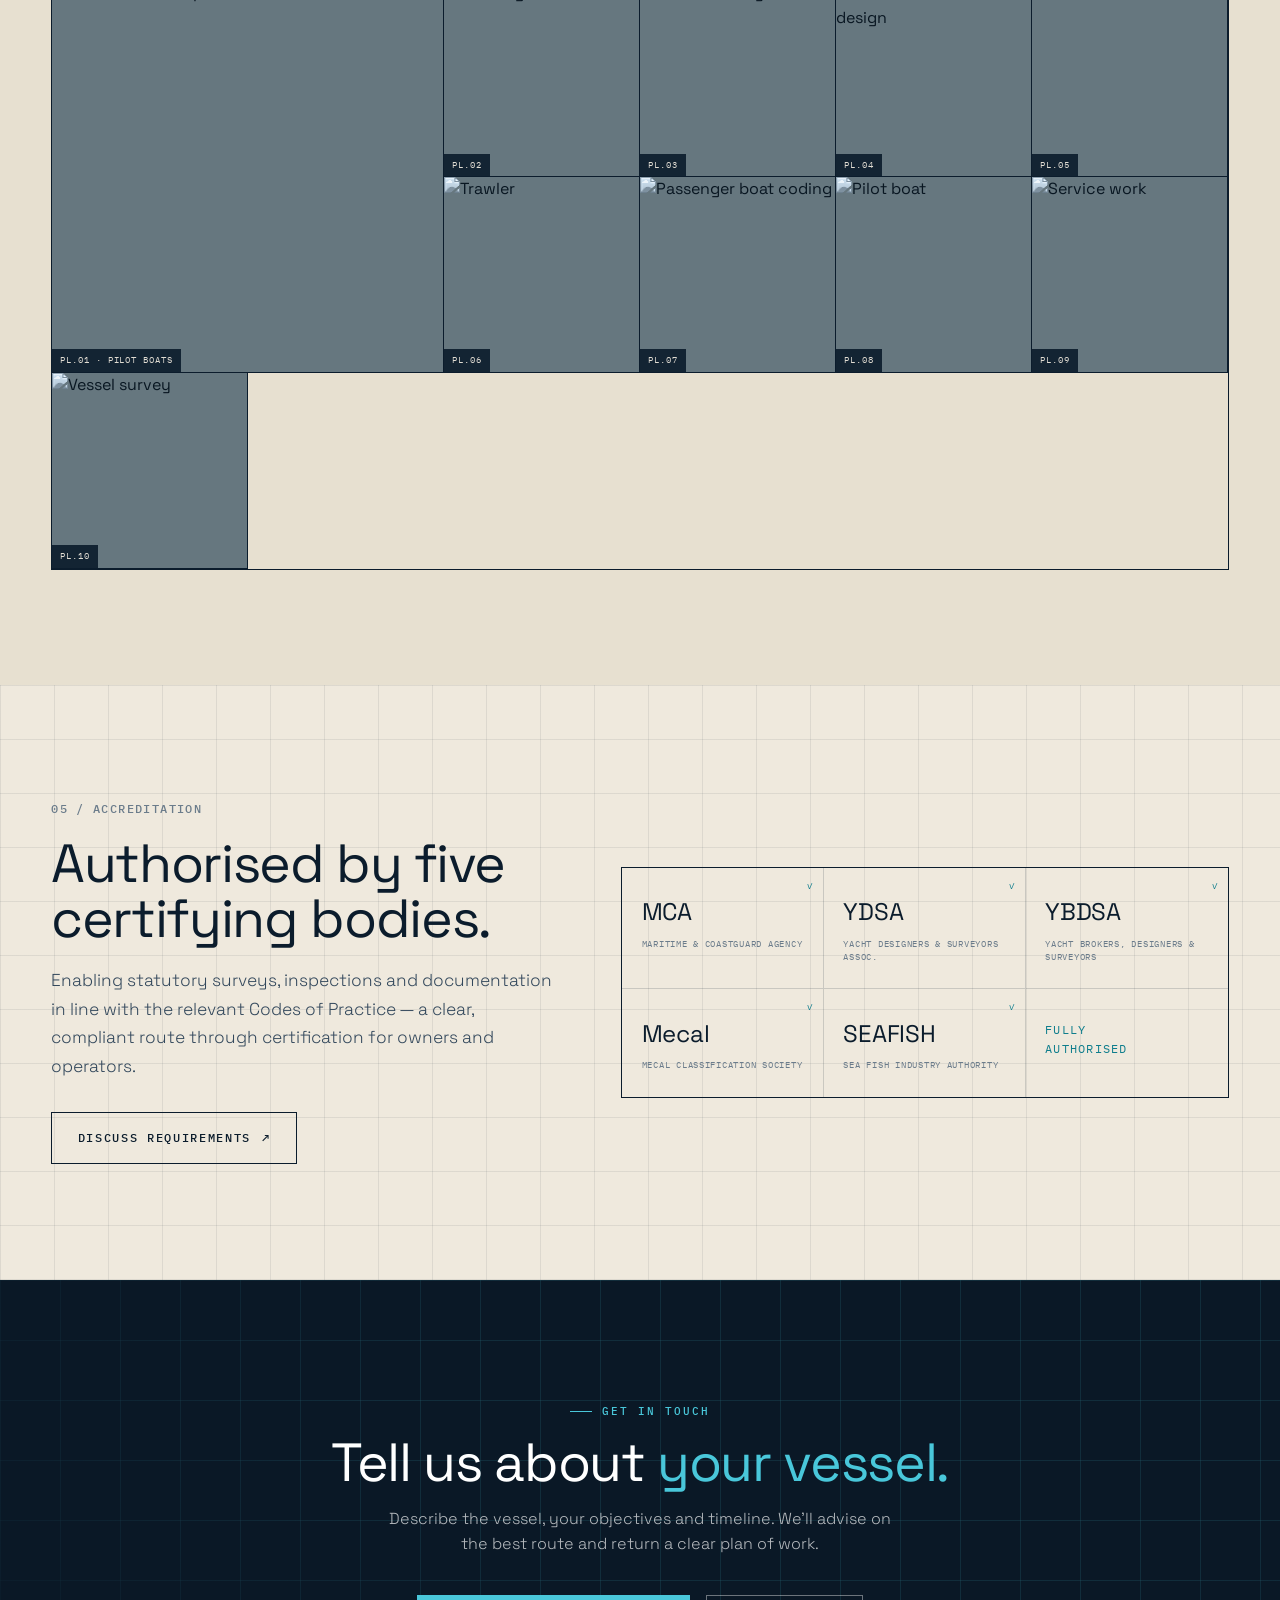
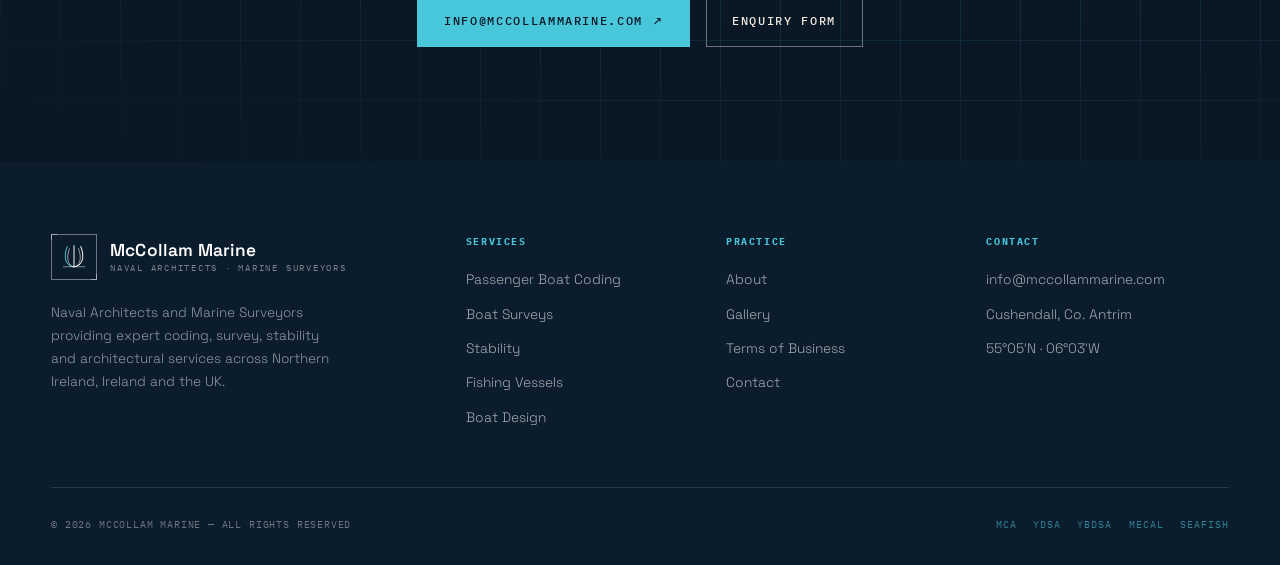
==== commit 08e22b64: "Build all inner pages + homepage polish (duotone, gallery read-outs) - Add 8 inner pages sharing the" ====
--- a/preview.html
+++ b/preview.html
@@ -395,6 +395,112 @@
   .brand .b-meta{display:none}
 }
 
+/* ============================================================
+   v3 additions — duotone imagery, gallery read-outs,
+   inner page hero, document body, cards, terms, contact
+   ============================================================ */
+
+/* hero drawing label */
+.hero-dwg{position:absolute;top:88px;right:var(--gutter);z-index:3;
+  font-family:var(--mono);font-size:.6rem;letter-spacing:.14em;text-transform:uppercase;color:rgba(255,255,255,.5)}
+@media(max-width:880px){.hero-dwg{display:none}}
+
+/* duotone gallery + hover read-out */
+.plate-it img{filter:grayscale(1) contrast(1.05) brightness(.95)}
+.plate-it::before{content:"";position:absolute;inset:0;z-index:1;pointer-events:none;
+  background:#103049;mix-blend-mode:color;opacity:.6;transition:opacity .55s var(--ease)}
+.plate-it:hover img{filter:none;transform:scale(1.05)}
+.plate-it:hover::before{opacity:0}
+.plate-it[data-meta] .pl{top:0;bottom:auto}
+.plate-it[data-meta]::after{content:attr(data-meta);position:absolute;left:0;right:0;bottom:0;z-index:3;
+  font-family:var(--mono);font-size:.56rem;letter-spacing:.08em;text-transform:uppercase;color:#fff;
+  padding:1.6rem .6rem .55rem;background:linear-gradient(transparent,rgba(7,17,30,.92));
+  transform:translateY(101%);transition:transform .42s var(--ease)}
+.plate-it[data-meta]:hover::after{transform:none}
+
+/* duotone for figure + about */
+.ds-figure img{filter:grayscale(.55) contrast(1.05)}
+.ds-figure .frame::after{content:"";position:absolute;inset:0;background:#103049;mix-blend-mode:color;opacity:.35;pointer-events:none;z-index:1;transition:opacity .5s}
+.ds-figure:hover .frame::after{opacity:0}
+
+/* ---- INNER PAGE HERO ---- */
+.page-hero{background:var(--blue);color:var(--paper);position:relative;overflow:hidden;border-bottom:1px solid var(--ink)}
+.page-hero .hero-grid{opacity:.45}
+.page-hero-photo{position:absolute;inset:0;z-index:0;opacity:.18;mix-blend-mode:luminosity}
+.page-hero-photo img{width:100%;height:100%;object-fit:cover}
+.page-hero .wrap{position:relative;z-index:2;padding-block:clamp(3.6rem,8vw,6.5rem)}
+.page-hero .sheet{position:absolute;top:1.1rem;right:var(--gutter);z-index:2;font-family:var(--mono);
+  font-size:.62rem;letter-spacing:.14em;text-transform:uppercase;color:rgba(255,255,255,.5)}
+.crumb{font-family:var(--mono);font-size:.66rem;letter-spacing:.14em;text-transform:uppercase;
+  color:var(--cyan);margin-bottom:1.3rem;display:flex;gap:.55rem;flex-wrap:wrap;align-items:center}
+.crumb a{color:rgba(255,255,255,.55)}.crumb a:hover{color:#fff}
+.crumb .sep{color:rgba(255,255,255,.3)}
+.page-hero h1{color:#fff;font-size:clamp(2.3rem,5.4vw,4.4rem);font-weight:400;letter-spacing:-.025em;max-width:18ch;line-height:1.02}
+.page-hero h1 em{font-style:normal;color:var(--cyan)}
+.page-hero .ph-lead{color:rgba(255,255,255,.72);max-width:60ch;margin-top:1.3rem;font-weight:300;font-size:clamp(1rem,1.3vw,1.16rem)}
+
+/* ---- DOCUMENT BODY ---- */
+.doc{padding-block:clamp(3.5rem,7vw,6.5rem)}
+.doc-wrap{max-width:940px;margin-inline:auto}
+.doc .lead-in{font-size:clamp(1.15rem,1.7vw,1.5rem);font-weight:300;line-height:1.45;color:var(--ink);
+  max-width:62ch;margin-bottom:2.6rem;letter-spacing:-.01em}
+.doc h2{font-size:clamp(1.5rem,2.6vw,2.1rem);font-weight:400;letter-spacing:-.02em;margin:2.8rem 0 1.1rem;
+  padding-top:1.7rem;border-top:1px solid var(--line);display:flex;gap:1rem;align-items:baseline}
+.doc h2 .hn{font-family:var(--mono);font-size:.7rem;color:var(--teal);letter-spacing:.1em;flex:none}
+.doc p{color:var(--ink-2);font-weight:300;line-height:1.75;margin-bottom:1.1rem;max-width:70ch}
+.doc p strong,.doc strong{font-weight:500;color:var(--ink)}
+.doc ul.ticks{margin:1.3rem 0 1.7rem}
+.doc ul.ticks li{position:relative;padding-left:1.7rem;margin-bottom:.75rem;color:var(--ink-2);font-weight:300;max-width:66ch}
+.doc ul.ticks li::before{content:"—";position:absolute;left:0;color:var(--teal);font-family:var(--mono)}
+
+/* spec cards */
+.cards{display:grid;grid-template-columns:repeat(3,1fr);border:1px solid var(--line);margin:2rem 0 1rem}
+.card{padding:1.7rem 1.4rem;border-right:1px solid var(--line);border-bottom:1px solid var(--line);position:relative}
+.card .ck{font-family:var(--mono);font-size:.6rem;letter-spacing:.12em;color:var(--ink-3);text-transform:uppercase}
+.card h3{font-size:1.15rem;font-weight:500;margin:.55rem 0 .45rem;letter-spacing:-.01em}
+.card p{font-size:.85rem;color:var(--ink-2);font-weight:300;line-height:1.6;margin:0}
+@media(max-width:760px){.cards{grid-template-columns:1fr}.card{border-right:0}}
+
+/* gallery page */
+.gal-full{display:grid;grid-template-columns:repeat(4,1fr);border:1px solid var(--ink)}
+.gal-full .plate-it{aspect-ratio:4/3;border-right:1px solid var(--ink);border-bottom:1px solid var(--ink)}
+@media(max-width:880px){.gal-full{grid-template-columns:repeat(2,1fr)}}
+@media(max-width:520px){.gal-full{grid-template-columns:1fr}}
+
+/* ---- TERMS ---- */
+.terms{padding-block:clamp(3rem,6vw,5.5rem)}
+.terms-wrap{max-width:860px;margin-inline:auto}
+.lockbar{background:var(--paper-2);border:1px solid var(--ink);padding:1.05rem 1.2rem;display:flex;gap:.9rem;
+  align-items:flex-start;margin-bottom:2.6rem}
+.lockbar .lk{font-family:var(--mono);font-size:.62rem;letter-spacing:.1em;color:var(--teal);text-transform:uppercase;flex:none;padding-top:.1rem}
+.lockbar p{font-family:var(--mono);font-size:.7rem;line-height:1.6;color:var(--ink-2);margin:0}
+.terms .agree{font-size:.95rem;color:var(--ink);font-weight:400;margin-bottom:1.4rem}
+.terms h2{font-size:1.3rem;font-weight:500;margin:2.4rem 0 .9rem;padding-top:1.5rem;border-top:1px solid var(--line);
+  display:flex;gap:.9rem;align-items:baseline}
+.terms h2 .hn{font-family:var(--mono);font-size:.72rem;color:var(--teal);letter-spacing:.08em;flex:none}
+.terms h3{font-size:.95rem;font-weight:600;margin:1.5rem 0 .6rem;color:var(--ink)}
+.terms p,.terms li{color:var(--ink-2);font-weight:300;line-height:1.75;margin-bottom:.9rem;max-width:76ch;font-size:.92rem}
+.terms ol{padding-left:1.5rem;margin:.5rem 0 1.2rem}
+.terms ol li{margin-bottom:.6rem}
+.terms .closing{margin-top:2.5rem;padding-top:1.5rem;border-top:1px solid var(--line);font-family:var(--mono);font-size:.78rem;color:var(--ink-2)}
+
+/* ---- CONTACT ---- */
+.contact-grid{display:grid;grid-template-columns:.9fr 1.1fr;gap:clamp(2rem,5vw,4rem);align-items:start}
+.cinfo .row{display:grid;grid-template-columns:7.5rem 1fr;gap:1rem;padding:.95rem 0;border-bottom:1px solid var(--line)}
+.cinfo .row:first-child{border-top:1px solid var(--ink)}
+.cinfo .k{font-family:var(--mono);font-size:.62rem;letter-spacing:.12em;text-transform:uppercase;color:var(--ink-3);padding-top:.25rem}
+.cinfo .v{font-size:1rem;color:var(--ink);font-weight:300}
+.cinfo .v a{color:var(--teal)}
+.form{display:flex;flex-direction:column;gap:1.05rem;border:1px solid var(--ink);padding:clamp(1.3rem,3vw,2rem);background:var(--paper-3)}
+.form .frow{display:grid;grid-template-columns:1fr 1fr;gap:1rem}
+.form label{font-family:var(--mono);font-size:.6rem;letter-spacing:.12em;text-transform:uppercase;color:var(--ink-3);display:block;margin-bottom:.4rem}
+.form input,.form select,.form textarea{width:100%;background:var(--paper);border:1px solid var(--line);color:var(--ink);
+  font-family:var(--display);font-size:.95rem;font-weight:300;padding:.85rem .9rem;outline:none;transition:border-color .25s}
+.form input:focus,.form select:focus,.form textarea:focus{border-color:var(--teal)}
+.form textarea{resize:vertical;min-height:130px}
+.form button{margin-top:.3rem;width:100%;justify-content:center}
+@media(max-width:760px){.contact-grid{grid-template-columns:1fr}.form .frow{grid-template-columns:1fr}}
+
 </style>
 </head>
 <body id="top">
@@ -457,6 +563,7 @@
   <div class="hero-grid"></div>
   <div class="hero-photo"><img src="https://mccollammarine.com/wp-content/uploads/2018/01/belfast-harbour-new-pilot-boats-2.jpg" alt=""></div>
   <span class="crop tl"></span><span class="crop tr"></span><span class="crop bl"></span><span class="crop br"></span>
+  <span class="hero-dwg">DWG. 01 · HOMEPAGE — SHEET 1 OF 1</span>
   <div class="wrap hero-inner">
     <div class="hero-copy reveal">
       <span class="tag">Naval Architecture &amp; Marine Surveying</span>
